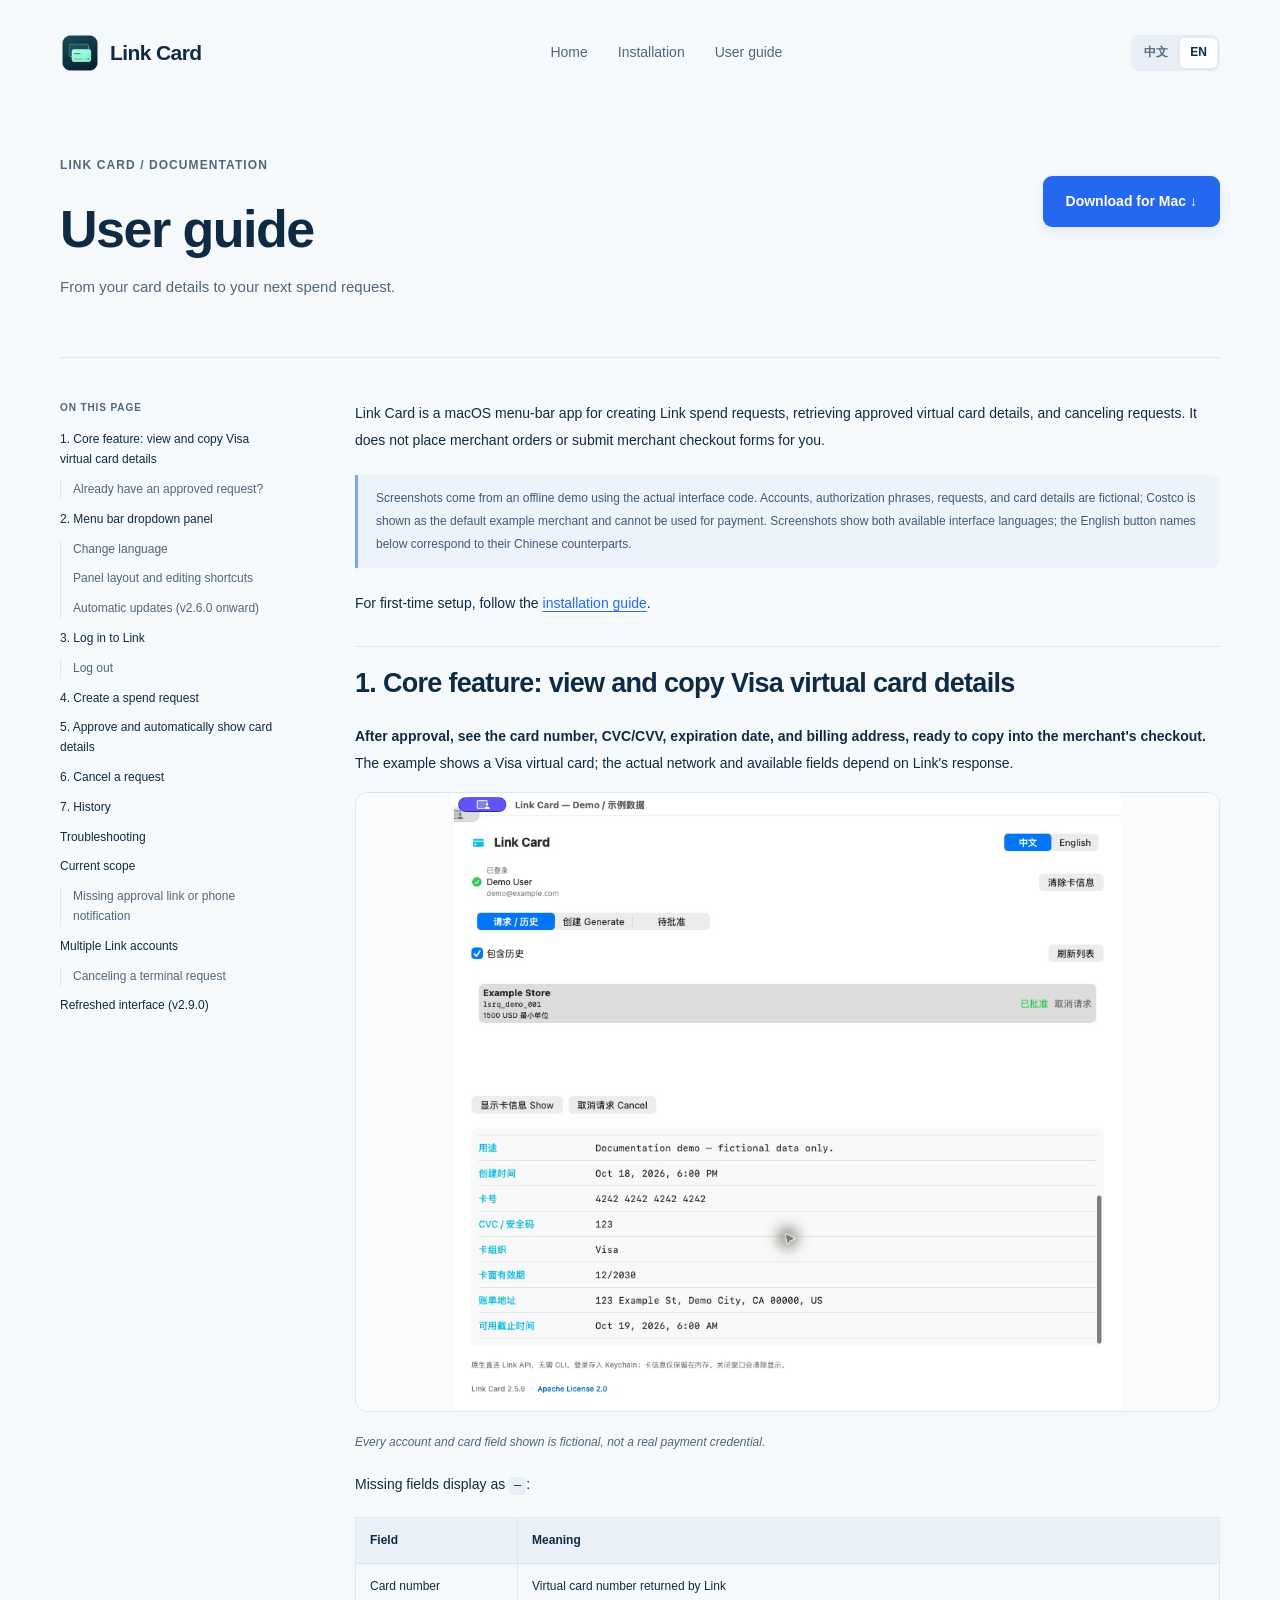
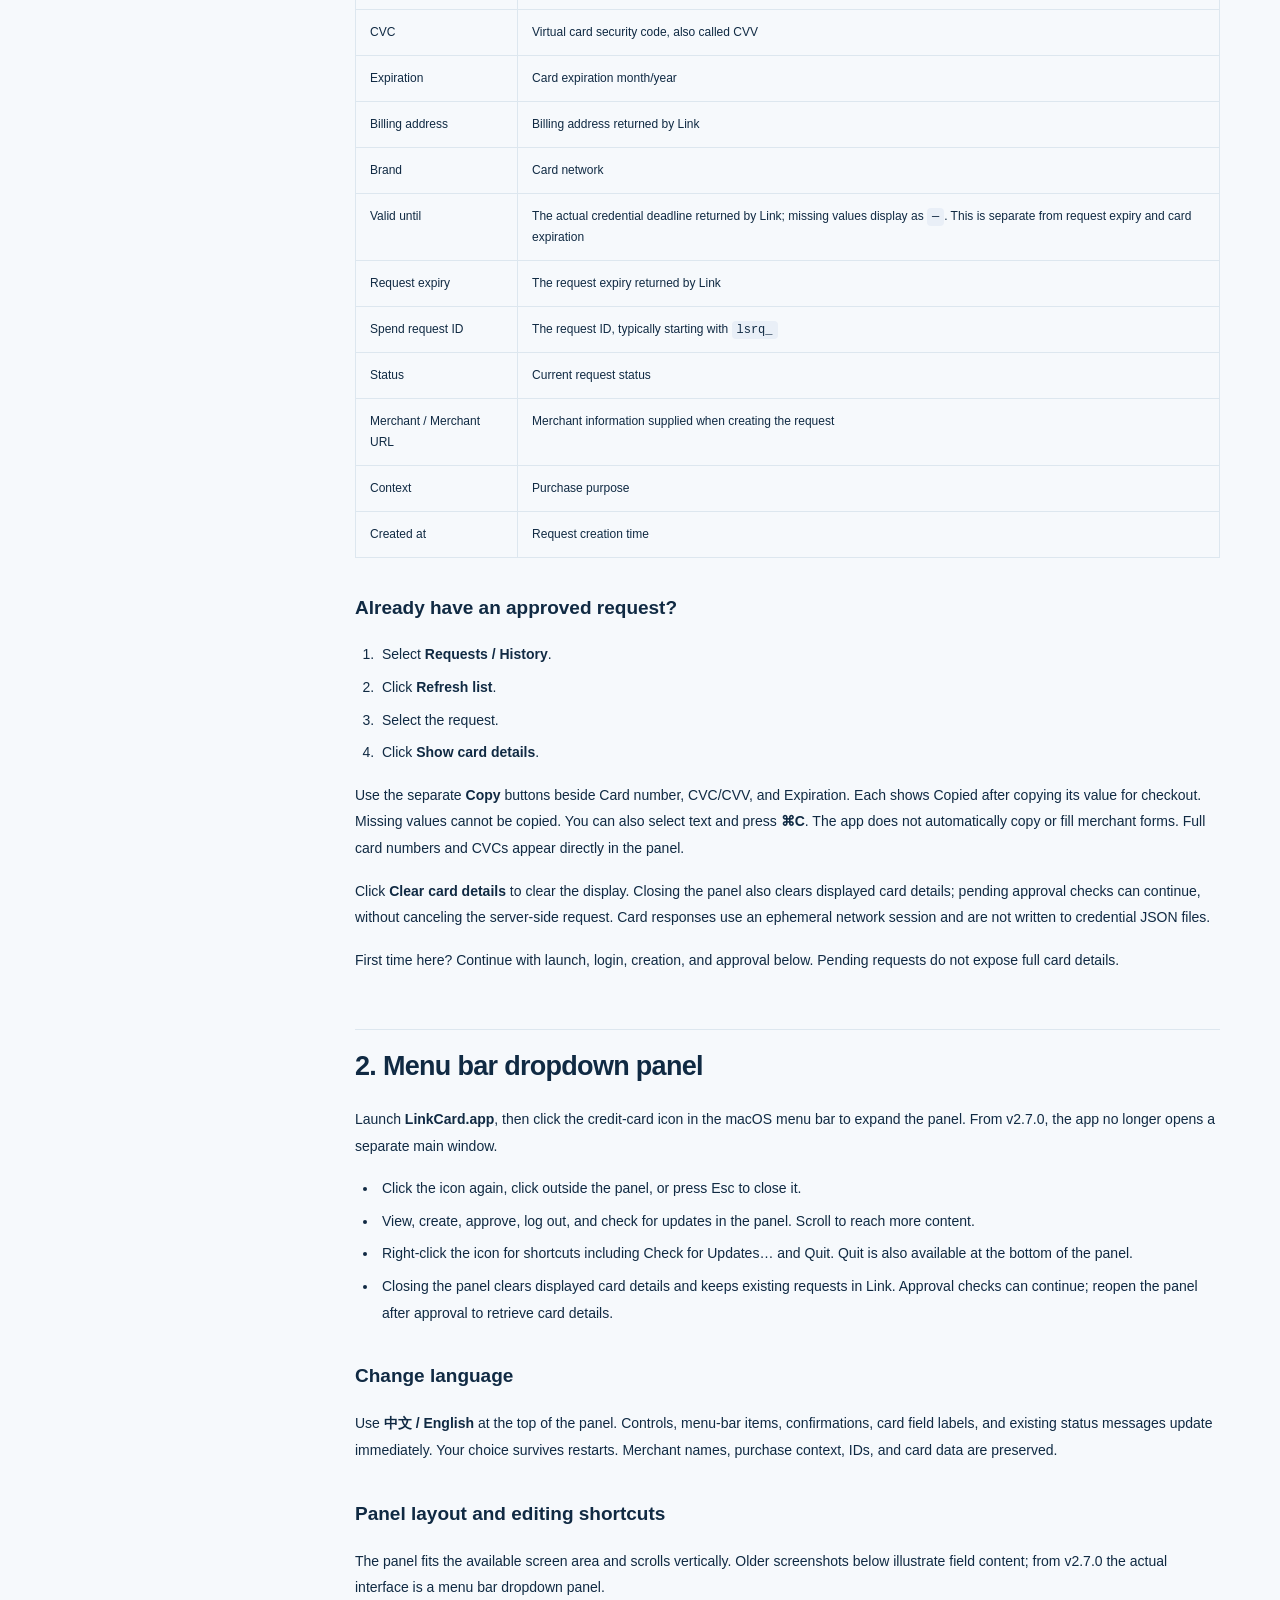
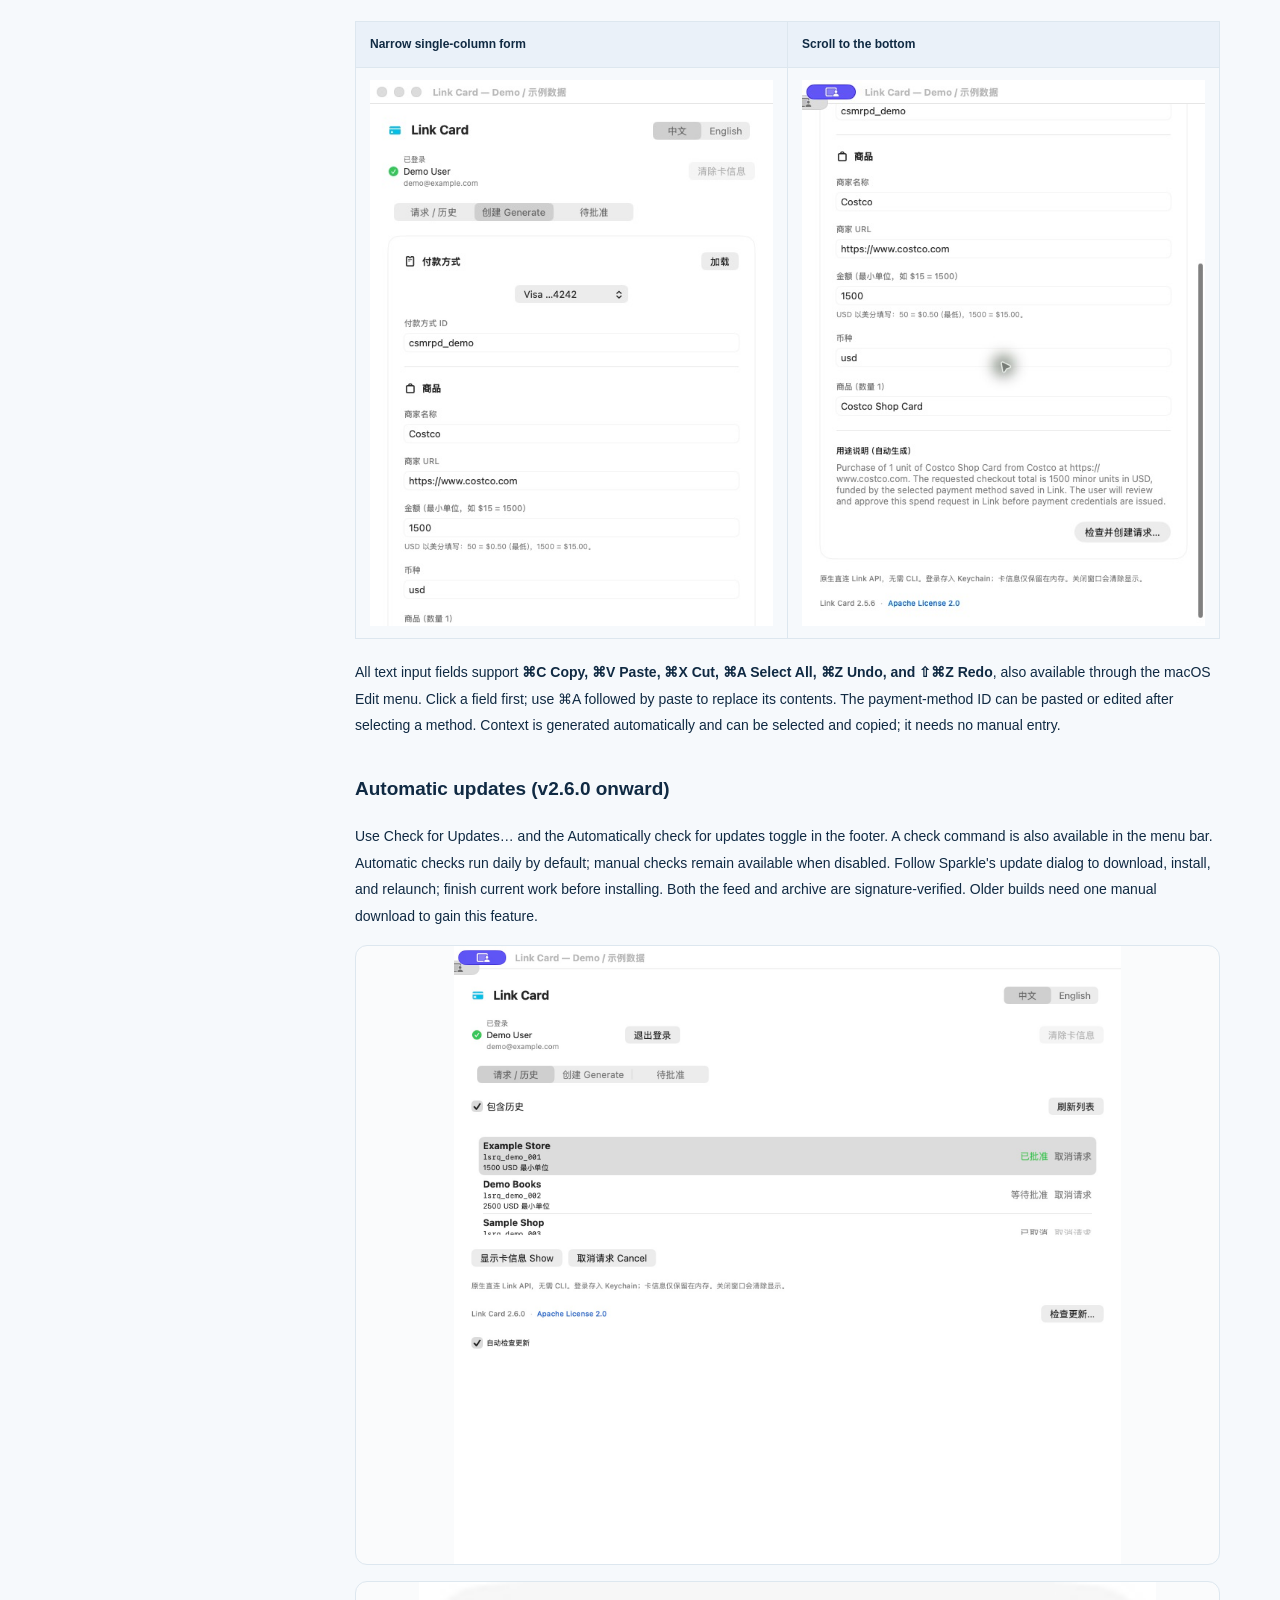
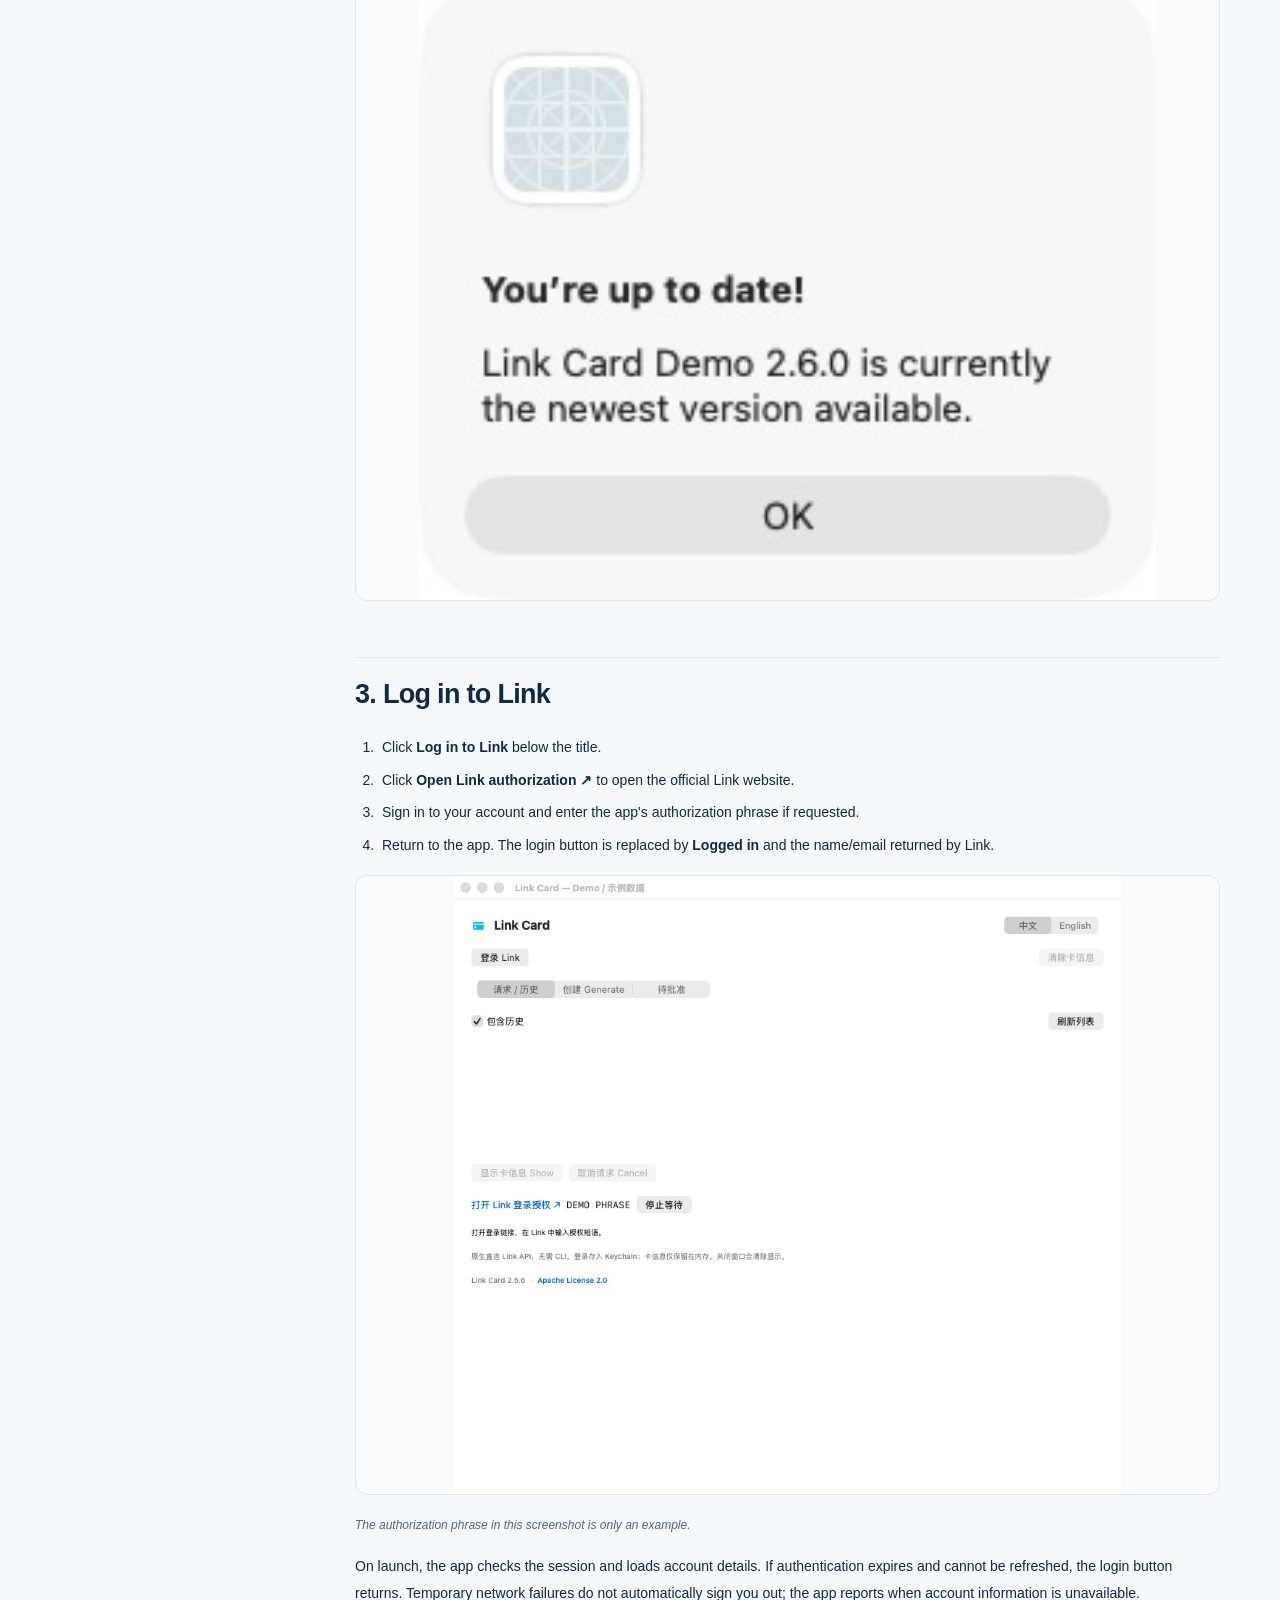
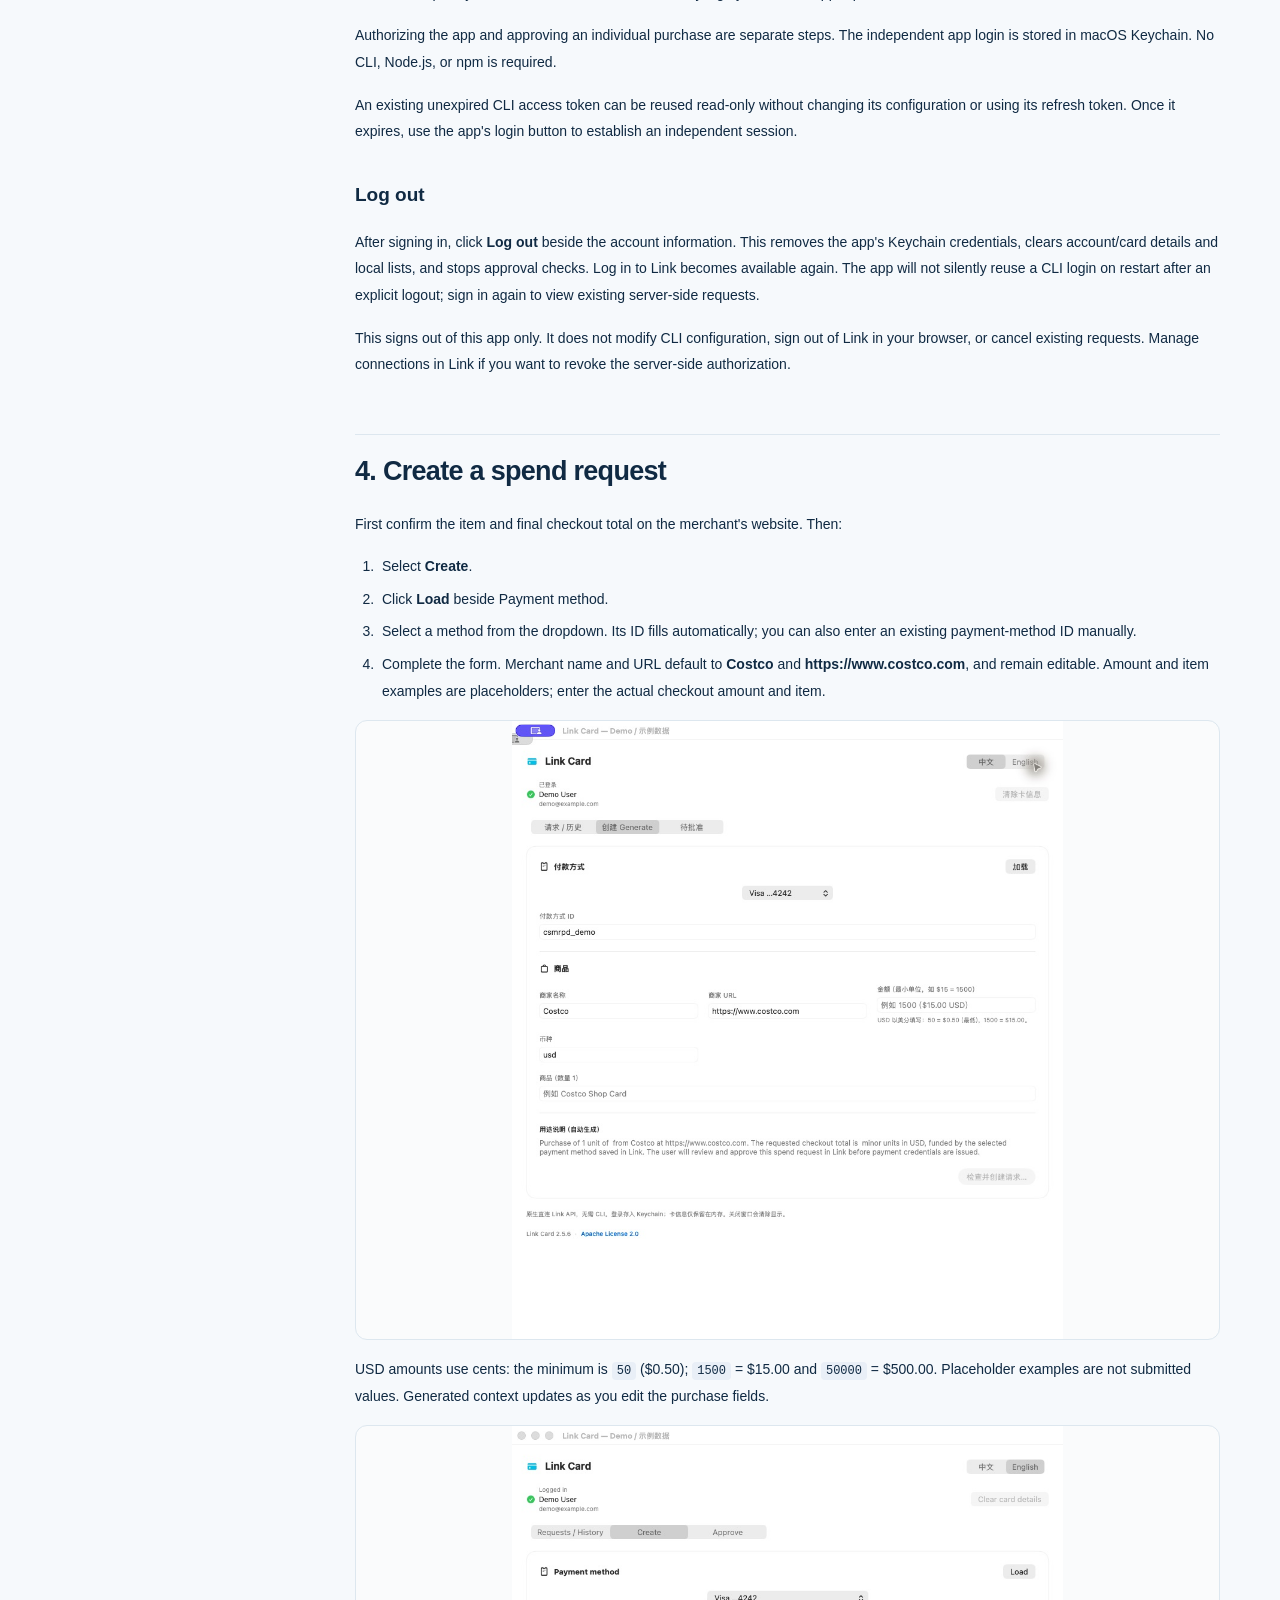
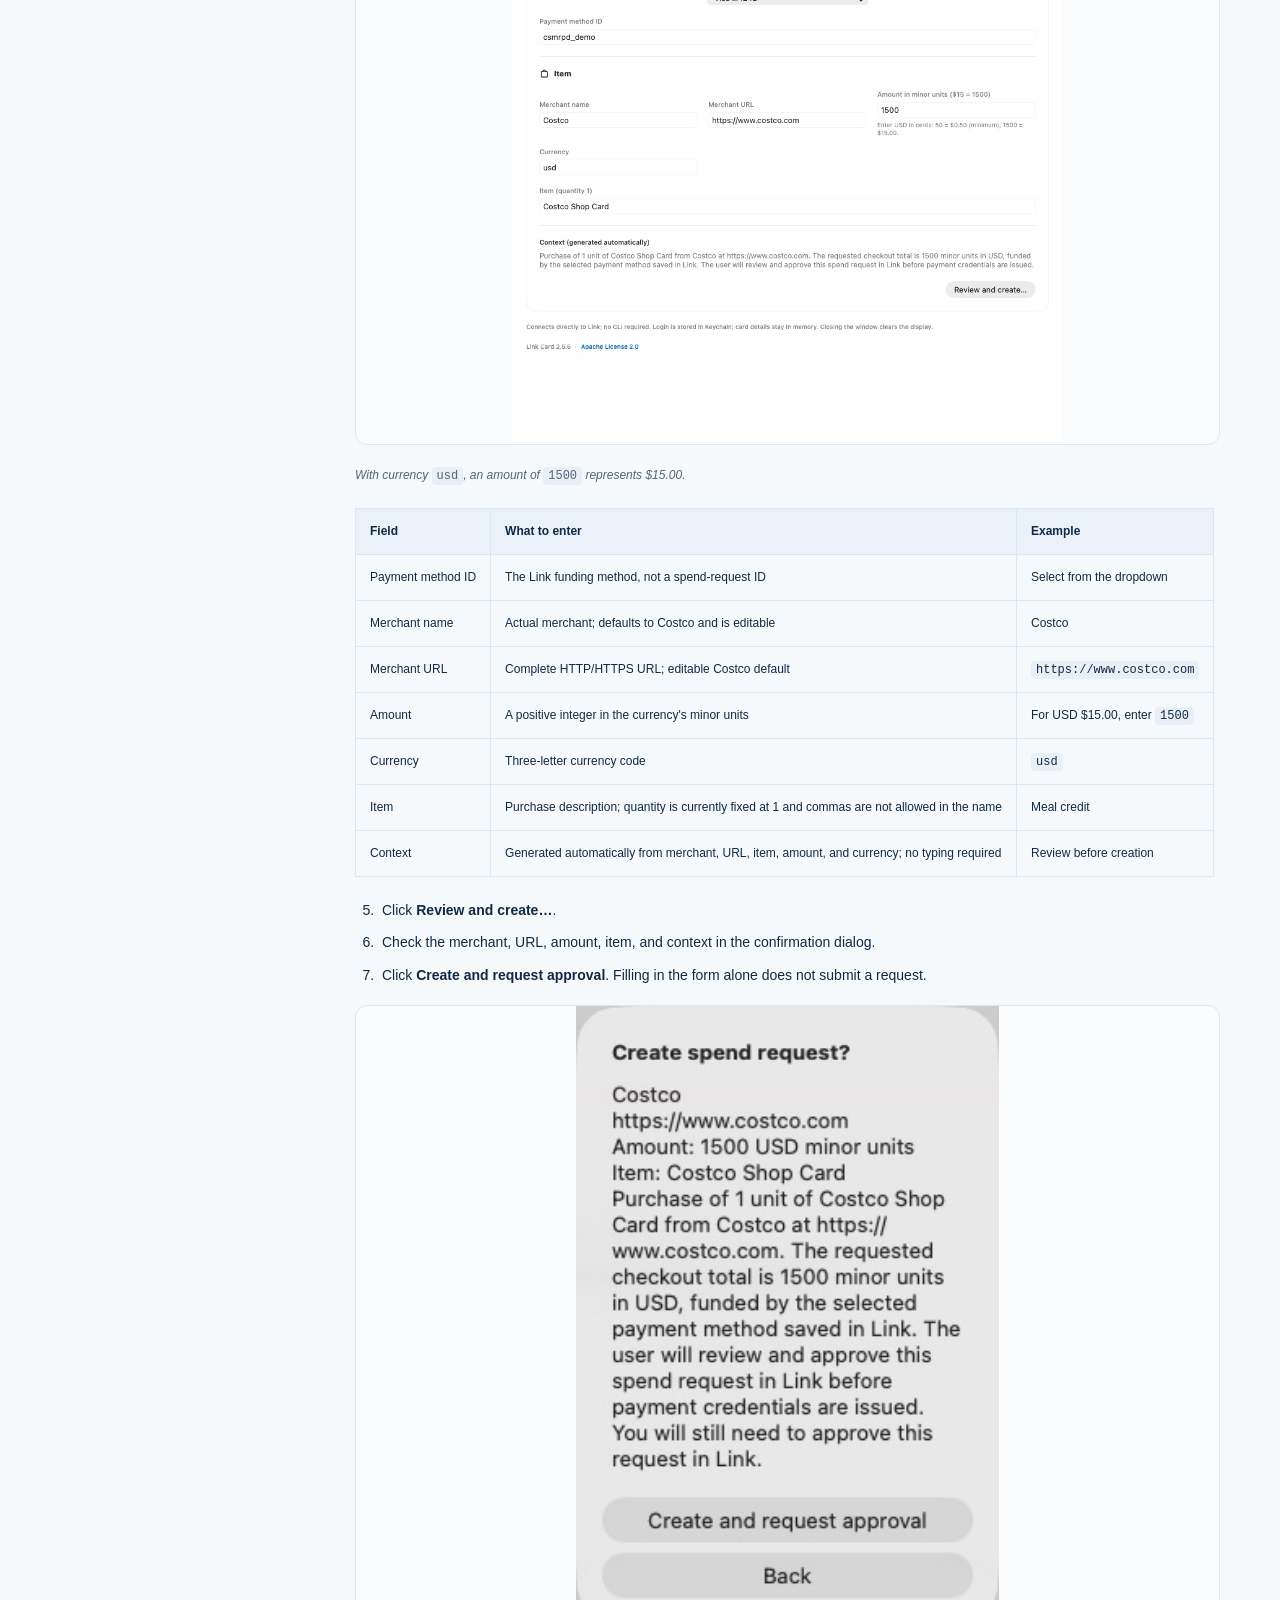
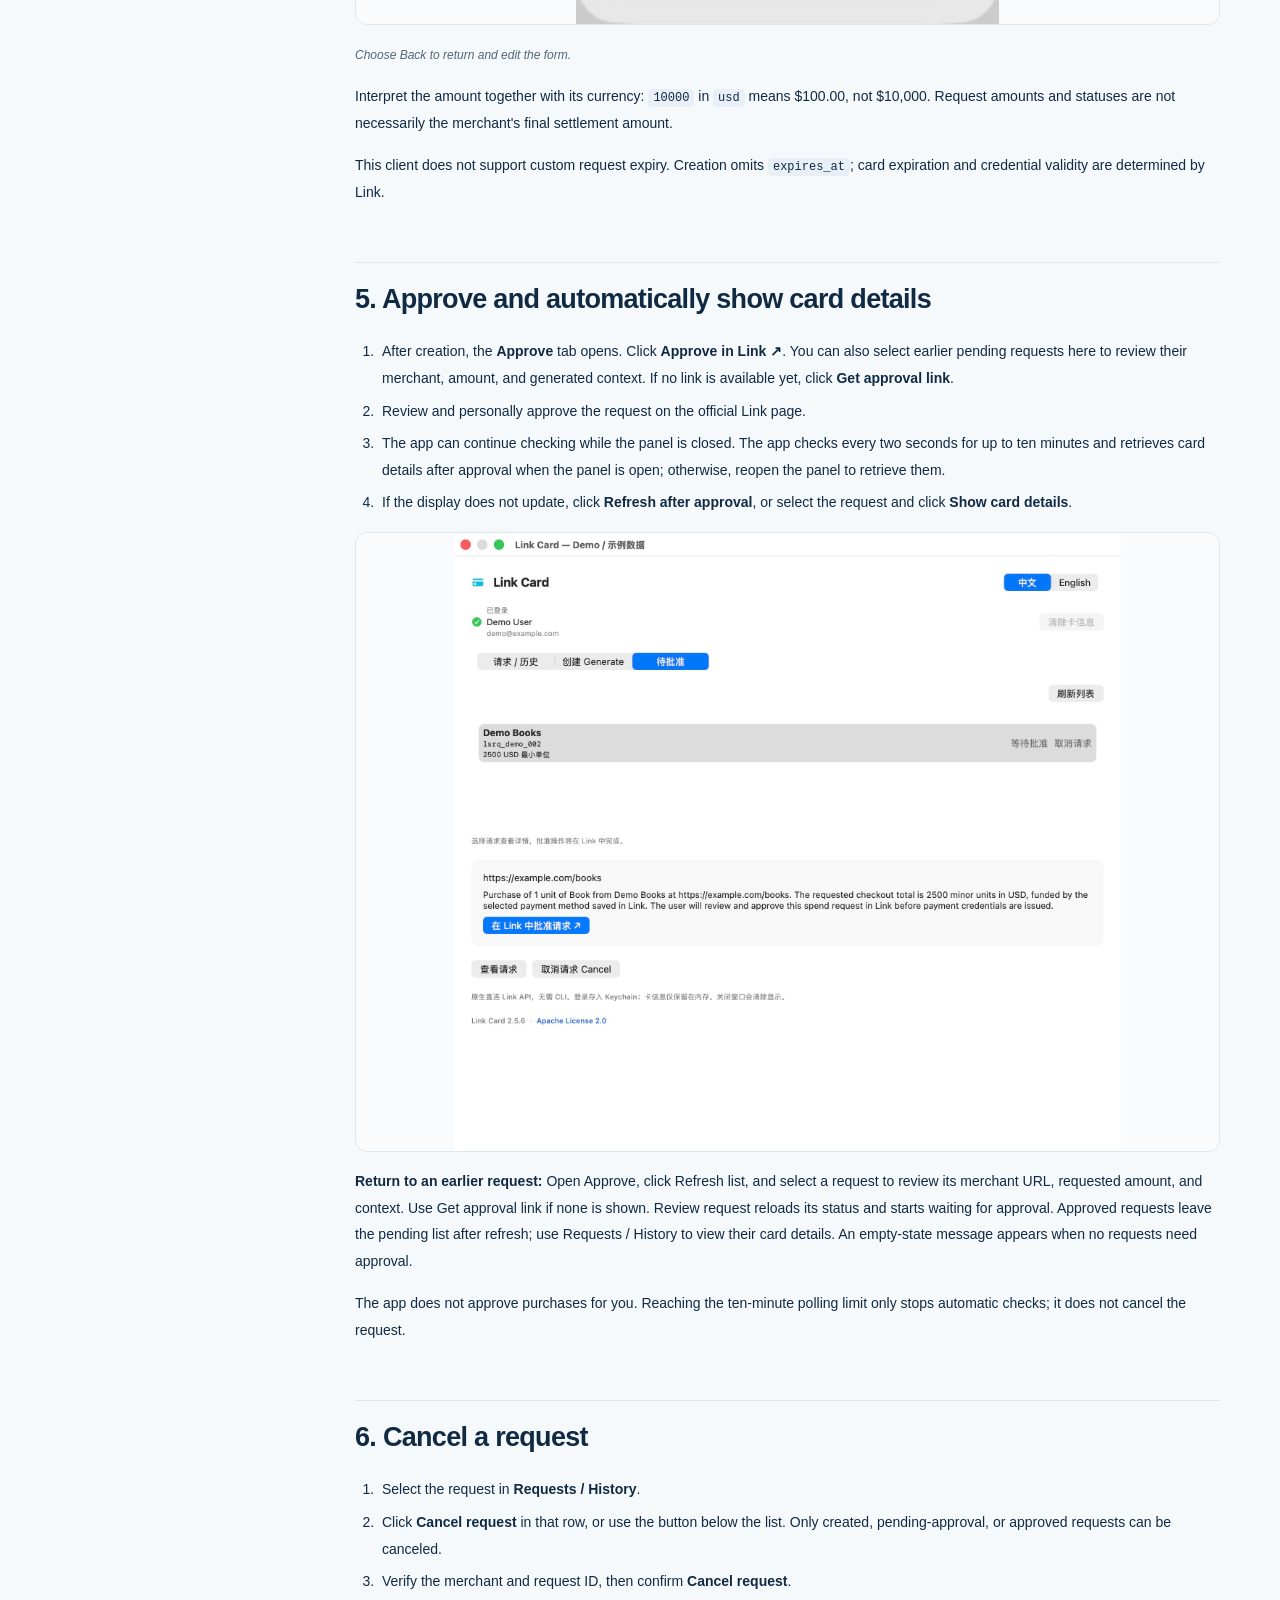
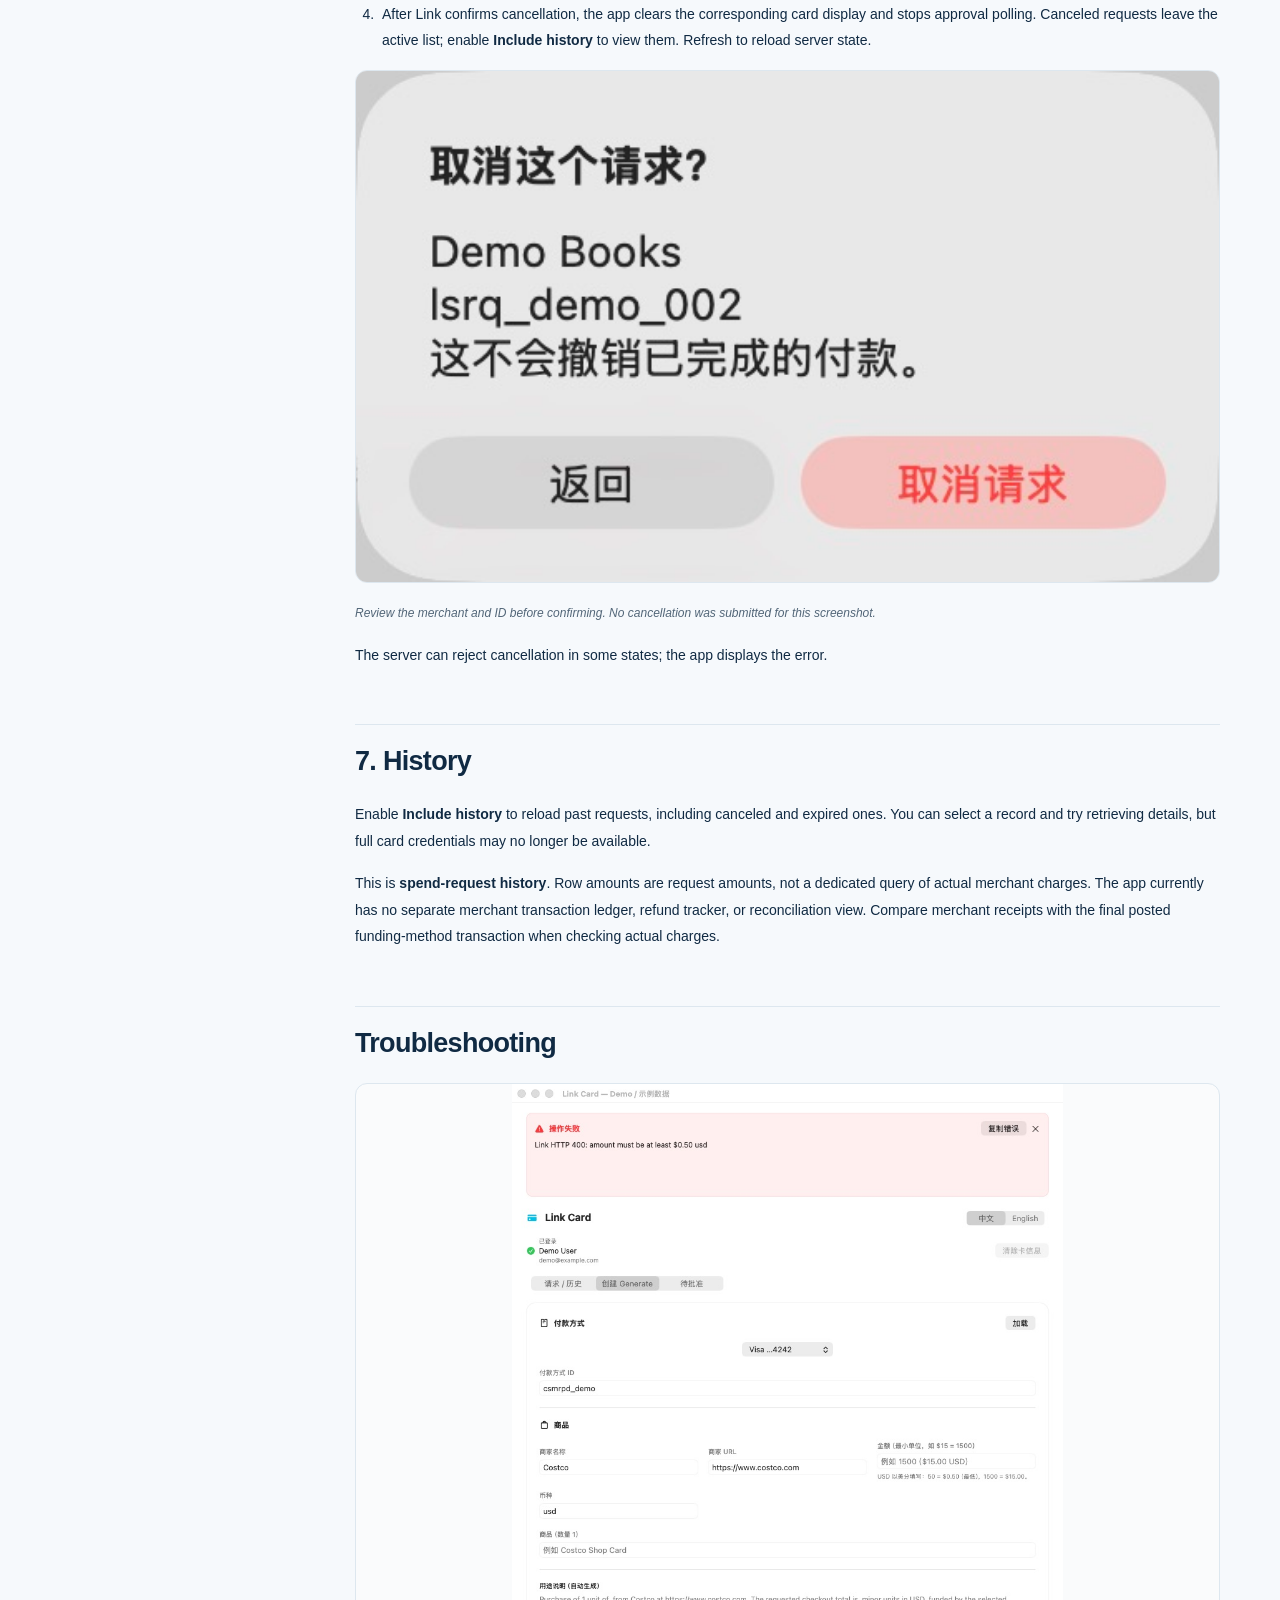
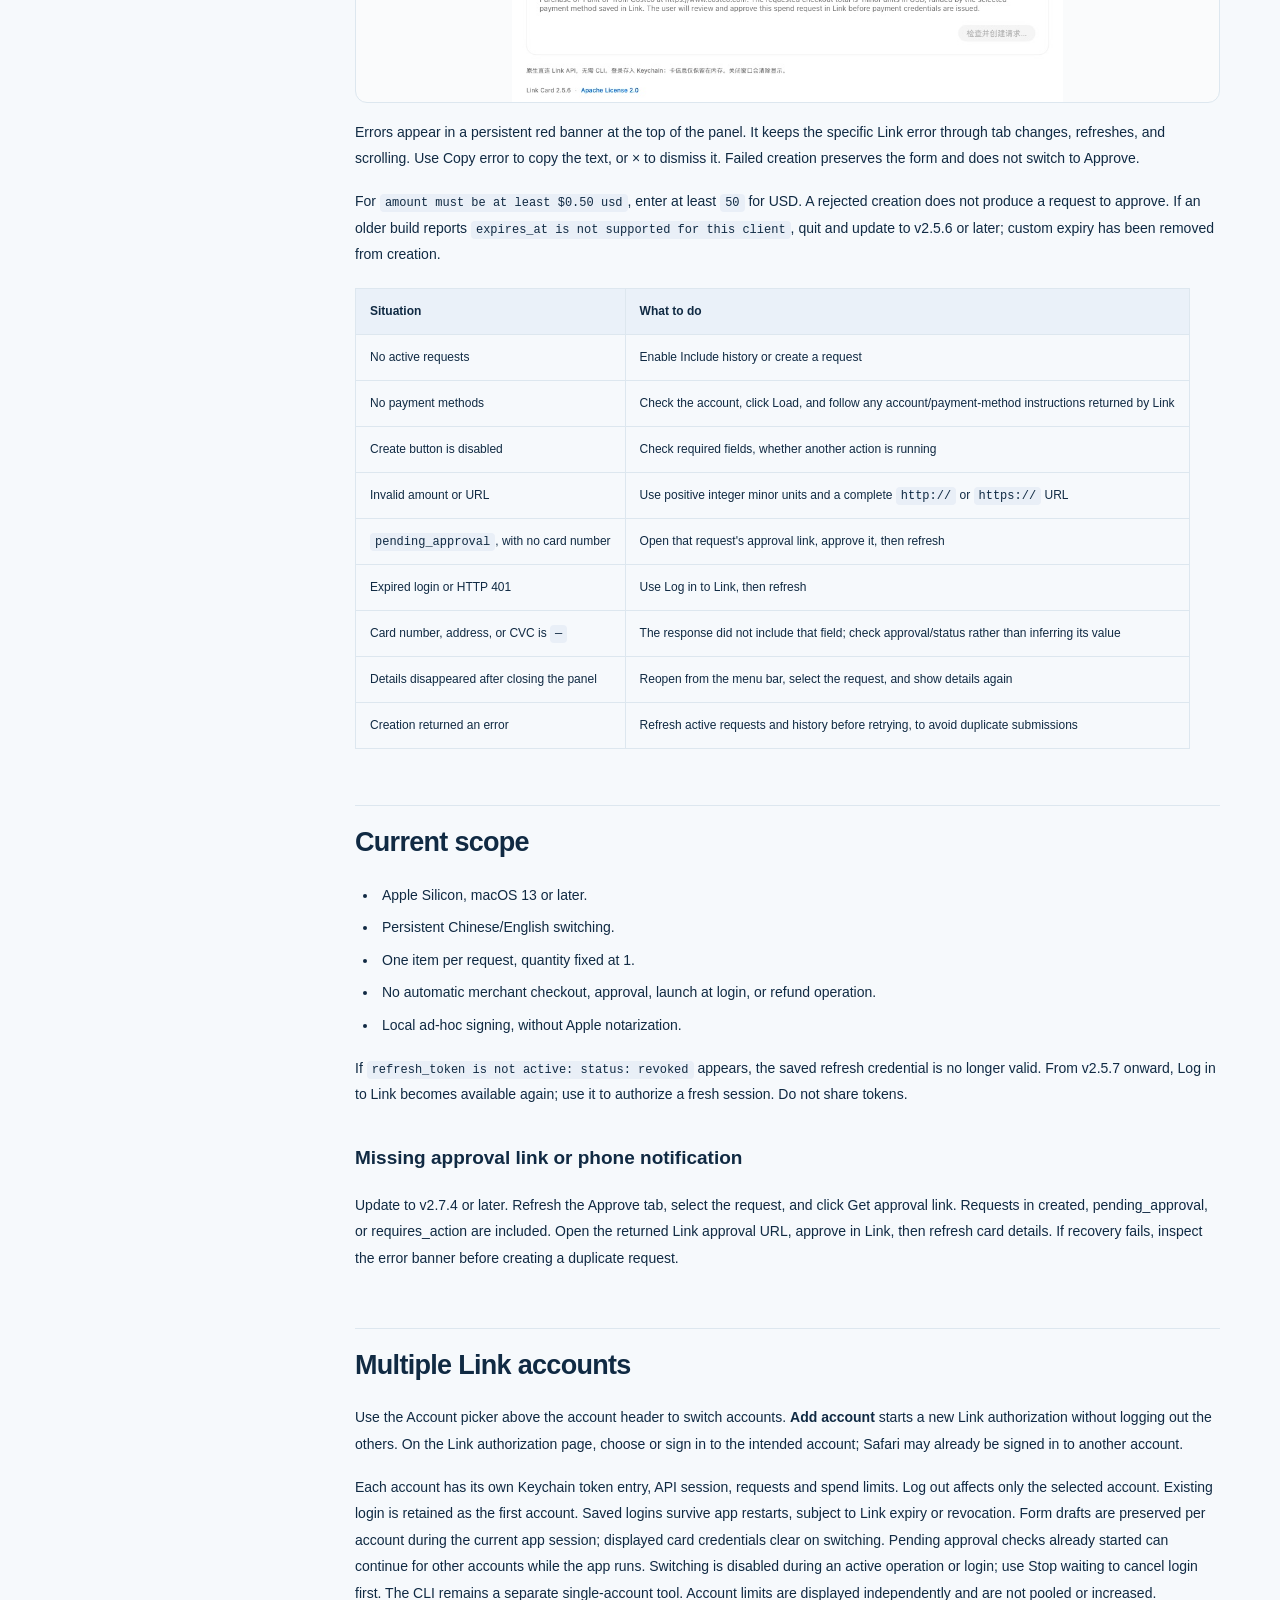
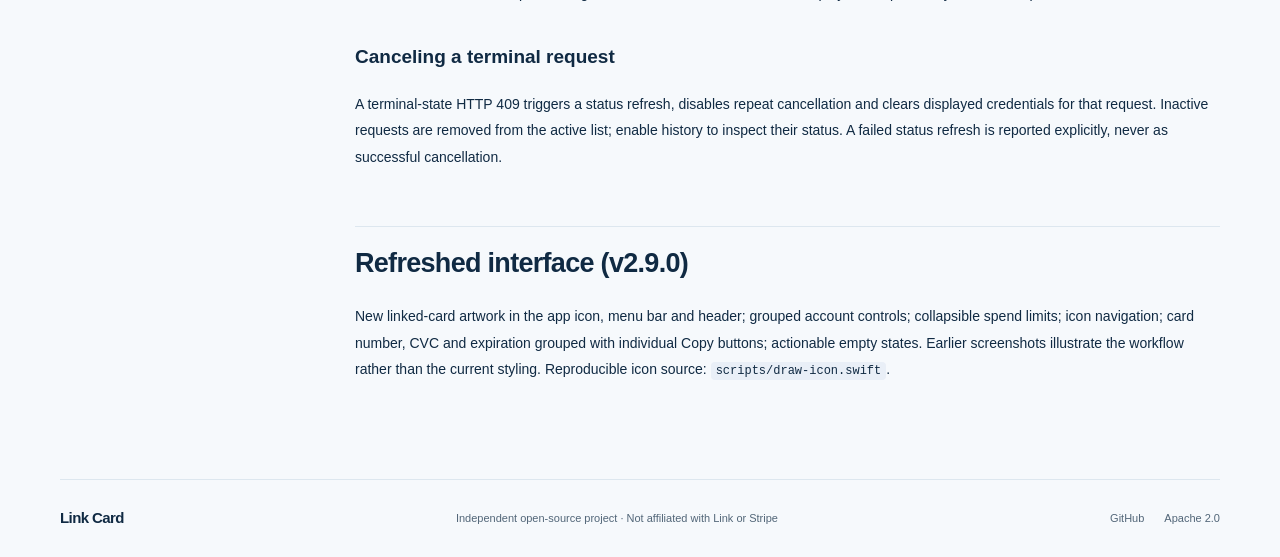
==== docs/guide.en.html @ 3da606ca "Refresh menu bar interface and linked-card icon artwork" ====
<!doctype html>
<html lang="en"><head><meta charset="utf-8"><meta name="viewport" content="width=device-width,initial-scale=1"><title>User guide · Link Card</title>
<meta name="description" content="Install Link Card, view Visa virtual card details, and create and approve requests.">
<link rel="icon" type="image/png" href="site/app-icon.png"><link rel="stylesheet" href="site/style.css"><link rel="stylesheet" href="site/guide.css"></head>
<body class="guide-page"><a class="skip" href="#article">Skip to content</a>
<header class="header wrap"><a class="brand" href="index.html?lang=en"><img src="site/app-icon.png" width="40" height="40" alt=""><span>Link Card</span></a>
<nav aria-label="Navigation"><a href="index.html?lang=en">Home</a><a href="install.en.html">Installation</a><a href="guide.en.html">User guide</a></nav>
<div class="header-actions"><div class="language"><a href="guide.html" >中文</a><a href="guide.en.html" aria-current="page">EN</a></div></div></header>
<div class="guide-title wrap"><p class="eyebrow">LINK CARD / DOCUMENTATION</p><h1>User guide</h1><p>From your card details to your next spend request.</p><a class="button primary" href="https://github.com/Papersboys/card-generator/releases/latest/download/LinkCard-macos-arm64.zip">Download for Mac ↓</a></div>
<main class="guide-layout wrap"><aside class="guide-toc" aria-label="On this page"><p>ON THIS PAGE</p><div class="toc">
<ul>
<li><a href="#1-core-feature-view-and-copy-visa-virtual-card-details">1. Core feature: view and copy Visa virtual card details</a><ul>
<li><a href="#already-have-an-approved-request">Already have an approved request?</a></li>
</ul>
</li>
<li><a href="#2-menu-bar-dropdown-panel">2. Menu bar dropdown panel</a><ul>
<li><a href="#change-language">Change language</a></li>
<li><a href="#panel-layout-and-editing-shortcuts">Panel layout and editing shortcuts</a></li>
<li><a href="#automatic-updates-v260-onward">Automatic updates (v2.6.0 onward)</a></li>
</ul>
</li>
<li><a href="#3-log-in-to-link">3. Log in to Link</a><ul>
<li><a href="#log-out">Log out</a></li>
</ul>
</li>
<li><a href="#4-create-a-spend-request">4. Create a spend request</a></li>
<li><a href="#5-approve-and-automatically-show-card-details">5. Approve and automatically show card details</a></li>
<li><a href="#6-cancel-a-request">6. Cancel a request</a></li>
<li><a href="#7-history">7. History</a></li>
<li><a href="#troubleshooting">Troubleshooting</a></li>
<li><a href="#current-scope">Current scope</a><ul>
<li><a href="#missing-approval-link-or-phone-notification">Missing approval link or phone notification</a></li>
</ul>
</li>
<li><a href="#multiple-link-accounts">Multiple Link accounts</a><ul>
<li><a href="#canceling-a-terminal-request">Canceling a terminal request</a></li>
</ul>
</li>
<li><a href="#refreshed-interface-v290">Refreshed interface (v2.9.0)</a></li>
</ul>
</div>
</aside><article id="article" class="guide-article"><p>Link Card is a macOS menu-bar app for creating Link spend requests, retrieving approved virtual card details, and canceling requests. It does not place merchant orders or submit merchant checkout forms for you.</p>
<blockquote>
<p>Screenshots come from an offline demo using the actual interface code. Accounts, authorization phrases, requests, and card details are fictional; Costco is shown as the default example merchant and cannot be used for payment. Screenshots show both available interface languages; the English button names below correspond to their Chinese counterparts.</p>
</blockquote>
<p>For first-time setup, follow the <a href="install.en.html">installation guide</a>.</p>
<h2 id="1-core-feature-view-and-copy-visa-virtual-card-details">1. Core feature: view and copy Visa virtual card details</h2>
<p><strong>After approval, see the card number, CVC/CVV, expiration date, and billing address, ready to copy into the merchant's checkout.</strong> The example shows a Visa virtual card; the actual network and available fields depend on Link's response.</p>
<p><img alt="Card details shown in Chinese with a fictional number, CVC, expiration, billing address, and validity time" src="images/card-details-zh.jpg" /></p>
<p><em>Every account and card field shown is fictional, not a real payment credential.</em></p>
<p>Missing fields display as <code>—</code>:</p>
<table>
<thead>
<tr>
<th>Field</th>
<th>Meaning</th>
</tr>
</thead>
<tbody>
<tr>
<td>Card number</td>
<td>Virtual card number returned by Link</td>
</tr>
<tr>
<td>CVC</td>
<td>Virtual card security code, also called CVV</td>
</tr>
<tr>
<td>Expiration</td>
<td>Card expiration month/year</td>
</tr>
<tr>
<td>Billing address</td>
<td>Billing address returned by Link</td>
</tr>
<tr>
<td>Brand</td>
<td>Card network</td>
</tr>
<tr>
<td>Valid until</td>
<td>The actual credential deadline returned by Link; missing values display as <code>—</code>. This is separate from request expiry and card expiration</td>
</tr>
<tr>
<td>Request expiry</td>
<td>The request expiry returned by Link</td>
</tr>
<tr>
<td>Spend request ID</td>
<td>The request ID, typically starting with <code>lsrq_</code></td>
</tr>
<tr>
<td>Status</td>
<td>Current request status</td>
</tr>
<tr>
<td>Merchant / Merchant URL</td>
<td>Merchant information supplied when creating the request</td>
</tr>
<tr>
<td>Context</td>
<td>Purchase purpose</td>
</tr>
<tr>
<td>Created at</td>
<td>Request creation time</td>
</tr>
</tbody>
</table>
<h3 id="already-have-an-approved-request">Already have an approved request?</h3>
<ol>
<li>Select <strong>Requests / History</strong>.</li>
<li>Click <strong>Refresh list</strong>.</li>
<li>Select the request.</li>
<li>Click <strong>Show card details</strong>.</li>
</ol>
<p>Use the separate <strong>Copy</strong> buttons beside Card number, CVC/CVV, and Expiration. Each shows Copied after copying its value for checkout. Missing values cannot be copied. You can also select text and press <strong>⌘C</strong>. The app does not automatically copy or fill merchant forms. Full card numbers and CVCs appear directly in the panel.</p>
<p>Click <strong>Clear card details</strong> to clear the display. Closing the panel also clears displayed card details; pending approval checks can continue, without canceling the server-side request. Card responses use an ephemeral network session and are not written to credential JSON files.</p>
<p>First time here? Continue with launch, login, creation, and approval below. Pending requests do not expose full card details.</p>
<h2 id="2-menu-bar-dropdown-panel">2. Menu bar dropdown panel</h2>
<p>Launch <strong>LinkCard.app</strong>, then click the credit-card icon in the macOS menu bar to expand the panel. From v2.7.0, the app no longer opens a separate main window.</p>
<ul>
<li>Click the icon again, click outside the panel, or press Esc to close it.</li>
<li>View, create, approve, log out, and check for updates in the panel. Scroll to reach more content.</li>
<li>Right-click the icon for shortcuts including Check for Updates… and Quit. Quit is also available at the bottom of the panel.</li>
<li>Closing the panel clears displayed card details and keeps existing requests in Link. Approval checks can continue; reopen the panel after approval to retrieve card details.</li>
</ul>
<h3 id="change-language">Change language</h3>
<p>Use <strong>中文 / English</strong> at the top of the panel. Controls, menu-bar items, confirmations, card field labels, and existing status messages update immediately. Your choice survives restarts. Merchant names, purchase context, IDs, and card data are preserved.</p>
<h3 id="panel-layout-and-editing-shortcuts">Panel layout and editing shortcuts</h3>
<p>The panel fits the available screen area and scrolls vertically. Older screenshots below illustrate field content; from v2.7.0 the actual interface is a menu bar dropdown panel.</p>
<table>
<thead>
<tr>
<th>Narrow single-column form</th>
<th>Scroll to the bottom</th>
</tr>
</thead>
<tbody>
<tr>
<td><img alt="Chinese form at 540-point window width" src="images/responsive-narrow-zh.jpg" /></td>
<td><img alt="Generated context and create button remain accessible by scrolling" src="images/responsive-narrow-bottom-zh.jpg" /></td>
</tr>
</tbody>
</table>
<p>All text input fields support <strong>⌘C Copy, ⌘V Paste, ⌘X Cut, ⌘A Select All, ⌘Z Undo, and ⇧⌘Z Redo</strong>, also available through the macOS Edit menu. Click a field first; use ⌘A followed by paste to replace its contents. The payment-method ID can be pasted or edited after selecting a method. Context is generated automatically and can be selected and copied; it needs no manual entry.</p>
<h3 id="automatic-updates-v260-onward">Automatic updates (v2.6.0 onward)</h3>
<p>Use Check for Updates… and the Automatically check for updates toggle in the footer. A check command is also available in the menu bar. Automatic checks run daily by default; manual checks remain available when disabled. Follow Sparkle's update dialog to download, install, and relaunch; finish current work before installing. Both the feed and archive are signature-verified. Older builds need one manual download to gain this feature.</p>
<p><img alt="Automatic-check toggle and manual check button; Chinese interface" src="images/update-controls-zh.jpg" /></p>
<p><img alt="Successful check of the public signed feed: already up to date" src="images/update-check-en.jpg" /></p>
<h2 id="3-log-in-to-link">3. Log in to Link</h2>
<ol>
<li>Click <strong>Log in to Link</strong> below the title.</li>
<li>Click <strong>Open Link authorization ↗</strong> to open the official Link website.</li>
<li>Sign in to your account and enter the app's authorization phrase if requested.</li>
<li>Return to the app. The login button is replaced by <strong>Logged in</strong> and the name/email returned by Link.</li>
</ol>
<p><img alt="Login instructions with the fictional DEMO PHRASE; shown in Chinese" src="images/login-zh.jpg" /></p>
<p><em>The authorization phrase in this screenshot is only an example.</em></p>
<p>On launch, the app checks the session and loads account details. If authentication expires and cannot be refreshed, the login button returns. Temporary network failures do not automatically sign you out; the app reports when account information is unavailable.</p>
<p>Authorizing the app and approving an individual purchase are separate steps. The independent app login is stored in macOS Keychain. No CLI, Node.js, or npm is required.</p>
<p>An existing unexpired CLI access token can be reused read-only without changing its configuration or using its refresh token. Once it expires, use the app's login button to establish an independent session.</p>
<h3 id="log-out">Log out</h3>
<p>After signing in, click <strong>Log out</strong> beside the account information. This removes the app's Keychain credentials, clears account/card details and local lists, and stops approval checks. Log in to Link becomes available again. The app will not silently reuse a CLI login on restart after an explicit logout; sign in again to view existing server-side requests.</p>
<p>This signs out of this app only. It does not modify CLI configuration, sign out of Link in your browser, or cancel existing requests. Manage connections in Link if you want to revoke the server-side authorization.</p>
<h2 id="4-create-a-spend-request">4. Create a spend request</h2>
<p>First confirm the item and final checkout total on the merchant's website. Then:</p>
<ol>
<li>Select <strong>Create</strong>.</li>
<li>Click <strong>Load</strong> beside Payment method.</li>
<li>Select a method from the dropdown. Its ID fills automatically; you can also enter an existing payment-method ID manually.</li>
<li>Complete the form. Merchant name and URL default to <strong>Costco</strong> and <strong>https://www.costco.com</strong>, and remain editable. Amount and item examples are placeholders; enter the actual checkout amount and item.</li>
</ol>
<p><img alt="Editable Costco merchant defaults and amount/item placeholders; Chinese interface" src="images/create-defaults-zh.jpg" /></p>
<p>USD amounts use cents: the minimum is <code>50</code> ($0.50); <code>1500</code> = $15.00 and <code>50000</code> = $500.00. Placeholder examples are not submitted values. Generated context updates as you edit the purchase fields.</p>
<p><img alt="English creation form with a fictional payment method, merchant, amount, and purchase context" src="images/create-en.jpg" /></p>
<p><em>With currency <code>usd</code>, an amount of <code>1500</code> represents $15.00.</em></p>
<table>
<thead>
<tr>
<th>Field</th>
<th>What to enter</th>
<th>Example</th>
</tr>
</thead>
<tbody>
<tr>
<td>Payment method ID</td>
<td>The Link funding method, not a spend-request ID</td>
<td>Select from the dropdown</td>
</tr>
<tr>
<td>Merchant name</td>
<td>Actual merchant; defaults to Costco and is editable</td>
<td>Costco</td>
</tr>
<tr>
<td>Merchant URL</td>
<td>Complete HTTP/HTTPS URL; editable Costco default</td>
<td><code>https://www.costco.com</code></td>
</tr>
<tr>
<td>Amount</td>
<td>A positive integer in the currency's minor units</td>
<td>For USD $15.00, enter <code>1500</code></td>
</tr>
<tr>
<td>Currency</td>
<td>Three-letter currency code</td>
<td><code>usd</code></td>
</tr>
<tr>
<td>Item</td>
<td>Purchase description; quantity is currently fixed at 1 and commas are not allowed in the name</td>
<td>Meal credit</td>
</tr>
<tr>
<td>Context</td>
<td>Generated automatically from merchant, URL, item, amount, and currency; no typing required</td>
<td>Review before creation</td>
</tr>
</tbody>
</table>
<ol start="5">
<li>Click <strong>Review and create…</strong>.</li>
<li>Check the merchant, URL, amount, item, and context in the confirmation dialog.</li>
<li>Click <strong>Create and request approval</strong>. Filling in the form alone does not submit a request.</li>
</ol>
<p><img alt="Review dialog showing the merchant, amount, and context" src="images/create-review-en.jpg" /></p>
<p><em>Choose Back to return and edit the form.</em></p>
<p>Interpret the amount together with its currency: <code>10000</code> in <code>usd</code> means $100.00, not $10,000. Request amounts and statuses are not necessarily the merchant's final settlement amount.</p>
<p>This client does not support custom request expiry. Creation omits <code>expires_at</code>; card expiration and credential validity are determined by Link.</p>
<h2 id="5-approve-and-automatically-show-card-details">5. Approve and automatically show card details</h2>
<ol>
<li>After creation, the <strong>Approve</strong> tab opens. Click <strong>Approve in Link ↗</strong>. You can also select earlier pending requests here to review their merchant, amount, and generated context. If no link is available yet, click <strong>Get approval link</strong>.</li>
<li>Review and personally approve the request on the official Link page.</li>
<li>The app can continue checking while the panel is closed. The app checks every two seconds for up to ten minutes and retrieves card details after approval when the panel is open; otherwise, reopen the panel to retrieve them.</li>
<li>If the display does not update, click <strong>Refresh after approval</strong>, or select the request and click <strong>Show card details</strong>.</li>
</ol>
<p><img alt="Approve tab showing an earlier pending request, purchase context, and Link approval link; Chinese interface" src="images/approve-zh.jpg" /></p>
<p><strong>Return to an earlier request:</strong> Open Approve, click Refresh list, and select a request to review its merchant URL, requested amount, and context. Use Get approval link if none is shown. Review request reloads its status and starts waiting for approval. Approved requests leave the pending list after refresh; use Requests / History to view their card details. An empty-state message appears when no requests need approval.</p>
<p>The app does not approve purchases for you. Reaching the ten-minute polling limit only stops automatic checks; it does not cancel the request.</p>
<h2 id="6-cancel-a-request">6. Cancel a request</h2>
<ol>
<li>Select the request in <strong>Requests / History</strong>.</li>
<li>Click <strong>Cancel request</strong> in that row, or use the button below the list. Only created, pending-approval, or approved requests can be canceled.</li>
<li>Verify the merchant and request ID, then confirm <strong>Cancel request</strong>.</li>
<li>After Link confirms cancellation, the app clears the corresponding card display and stops approval polling. Canceled requests leave the active list; enable <strong>Include history</strong> to view them. Refresh to reload server state.</li>
</ol>
<p><img alt="Cancellation confirmation in Chinese explaining that completed payments are not reversed" src="images/cancel-confirmation-zh.jpg" /></p>
<p><em>Review the merchant and ID before confirming. No cancellation was submitted for this screenshot.</em></p>
<p>The server can reject cancellation in some states; the app displays the error.</p>
<h2 id="7-history">7. History</h2>
<p>Enable <strong>Include history</strong> to reload past requests, including canceled and expired ones. You can select a record and try retrieving details, but full card credentials may no longer be available.</p>
<p>This is <strong>spend-request history</strong>. Row amounts are request amounts, not a dedicated query of actual merchant charges. The app currently has no separate merchant transaction ledger, refund tracker, or reconciliation view. Compare merchant receipts with the final posted funding-method transaction when checking actual charges.</p>
<h2 id="troubleshooting">Troubleshooting</h2>
<p><img alt="Persistent error banner with Copy error and Dismiss controls; Chinese interface" src="images/error-banner-zh.jpg" /></p>
<p>Errors appear in a persistent red banner at the top of the panel. It keeps the specific Link error through tab changes, refreshes, and scrolling. Use Copy error to copy the text, or × to dismiss it. Failed creation preserves the form and does not switch to Approve.</p>
<p>For <code>amount must be at least $0.50 usd</code>, enter at least <code>50</code> for USD. A rejected creation does not produce a request to approve. If an older build reports <code>expires_at is not supported for this client</code>, quit and update to v2.5.6 or later; custom expiry has been removed from creation.</p>
<table>
<thead>
<tr>
<th>Situation</th>
<th>What to do</th>
</tr>
</thead>
<tbody>
<tr>
<td>No active requests</td>
<td>Enable Include history or create a request</td>
</tr>
<tr>
<td>No payment methods</td>
<td>Check the account, click Load, and follow any account/payment-method instructions returned by Link</td>
</tr>
<tr>
<td>Create button is disabled</td>
<td>Check required fields, whether another action is running</td>
</tr>
<tr>
<td>Invalid amount or URL</td>
<td>Use positive integer minor units and a complete <code>http://</code> or <code>https://</code> URL</td>
</tr>
<tr>
<td><code>pending_approval</code>, with no card number</td>
<td>Open that request's approval link, approve it, then refresh</td>
</tr>
<tr>
<td>Expired login or HTTP 401</td>
<td>Use Log in to Link, then refresh</td>
</tr>
<tr>
<td>Card number, address, or CVC is <code>—</code></td>
<td>The response did not include that field; check approval/status rather than inferring its value</td>
</tr>
<tr>
<td>Details disappeared after closing the panel</td>
<td>Reopen from the menu bar, select the request, and show details again</td>
</tr>
<tr>
<td>Creation returned an error</td>
<td>Refresh active requests and history before retrying, to avoid duplicate submissions</td>
</tr>
</tbody>
</table>
<h2 id="current-scope">Current scope</h2>
<ul>
<li>Apple Silicon, macOS 13 or later.</li>
<li>Persistent Chinese/English switching.</li>
<li>One item per request, quantity fixed at 1.</li>
<li>No automatic merchant checkout, approval, launch at login, or refund operation.</li>
<li>Local ad-hoc signing, without Apple notarization.</li>
</ul>
<p>If <code>refresh_token is not active: status: revoked</code> appears, the saved refresh credential is no longer valid. From v2.5.7 onward, Log in to Link becomes available again; use it to authorize a fresh session. Do not share tokens.</p>
<h3 id="missing-approval-link-or-phone-notification">Missing approval link or phone notification</h3>
<p>Update to v2.7.4 or later. Refresh the Approve tab, select the request, and click Get approval link. Requests in created, pending_approval, or requires_action are included. Open the returned Link approval URL, approve in Link, then refresh card details. If recovery fails, inspect the error banner before creating a duplicate request.</p>
<h2 id="multiple-link-accounts">Multiple Link accounts</h2>
<p>Use the Account picker above the account header to switch accounts. <strong>Add account</strong> starts a new Link authorization without logging out the others. On the Link authorization page, choose or sign in to the intended account; Safari may already be signed in to another account.</p>
<p>Each account has its own Keychain token entry, API session, requests and spend limits. Log out affects only the selected account. Existing login is retained as the first account. Saved logins survive app restarts, subject to Link expiry or revocation. Form drafts are preserved per account during the current app session; displayed card credentials clear on switching. Pending approval checks already started can continue for other accounts while the app runs. Switching is disabled during an active operation or login; use Stop waiting to cancel login first. The CLI remains a separate single-account tool. Account limits are displayed independently and are not pooled or increased.</p>
<h3 id="canceling-a-terminal-request">Canceling a terminal request</h3>
<p>A terminal-state HTTP 409 triggers a status refresh, disables repeat cancellation and clears displayed credentials for that request. Inactive requests are removed from the active list; enable history to inspect their status. A failed status refresh is reported explicitly, never as successful cancellation.</p>
<h2 id="refreshed-interface-v290">Refreshed interface (v2.9.0)</h2>
<p>New linked-card artwork in the app icon, menu bar and header; grouped account controls; collapsible spend limits; icon navigation; card number, CVC and expiration grouped with individual Copy buttons; actionable empty states. Earlier screenshots illustrate the workflow rather than the current styling. Reproducible icon source: <code>scripts/draw-icon.swift</code>.</p></article></main>
<footer class="footer wrap"><a class="brand" href="index.html">Link Card</a><p>Independent open-source project · Not affiliated with Link or Stripe</p><div><a href="https://github.com/Papersboys/card-generator">GitHub</a><a href="https://github.com/Papersboys/card-generator/blob/main/LICENSE">Apache 2.0</a></div></footer>
</body></html>
---- docs/site/style.css ----
:root{--ink:#102a43;--muted:#526678;--blue:#2667ef;--ice:#edf5ff;--line:#dde7ef;--paper:#f6f9fc;--display:-apple-system,BlinkMacSystemFont,"SF Pro Display","PingFang SC",sans-serif;--body:"Avenir Next",-apple-system,BlinkMacSystemFont,"PingFang SC",sans-serif;--mono:"SFMono-Regular",Consolas,monospace}*{box-sizing:border-box}html{scroll-behavior:smooth;scroll-padding-top:28px}body{margin:0;background:var(--paper);color:var(--ink);font-family:var(--body);font-size:16px;line-height:1.65;-webkit-font-smoothing:antialiased}a{color:inherit;text-decoration:none}button{font:inherit;cursor:pointer}button,a{-webkit-tap-highlight-color:transparent}a:focus-visible,button:focus-visible,summary:focus-visible,[tabindex]:focus-visible{outline:3px solid var(--blue);outline-offset:5px}img{max-width:100%;height:auto;display:block}.wrap{width:min(1160px,calc(100% - 64px));margin-inline:auto}.header{display:flex;align-items:center;justify-content:space-between;gap:24px;height:106px}.brand{display:inline-flex;align-items:center;gap:10px;font-family:var(--display);font-size:21px;font-weight:750;letter-spacing:-.6px;white-space:nowrap}.header nav{display:flex;gap:30px;font-size:14px;color:var(--muted)}.header nav a:hover,.footer a:hover{color:var(--blue)}.header-actions{display:flex;align-items:center;gap:24px}.language{display:flex;background:#e8eef5;border-radius:8px;padding:3px;gap:2px}.language button{border:0;color:var(--muted);background:transparent;font-size:12px;padding:5px 10px;border-radius:5px;font-weight:600}.language button[aria-pressed=true]{background:white;color:var(--ink);box-shadow:0 1px 4px #102a4310}.github{display:flex}.hero{display:grid;grid-template-columns:1.12fr 1fr;align-items:center;gap:50px;padding-block:73px 95px}.eyebrow{font-family:var(--body);font-size:12px;font-weight:650;letter-spacing:.09em;color:var(--muted);display:flex;align-items:center;gap:9px;margin:0 0 22px}.status-dot{width:7px;height:7px;background:#369979;border-radius:50%;box-shadow:0 0 0 4px #36997912}.hero h1{font-family:var(--display);font-size:clamp(35px,3.7vw,54px);line-height:1.24;letter-spacing:-1.8px;margin:0 0 25px;font-weight:760}.accent{color:var(--blue)}.hero-description{max-width:480px;color:var(--muted);font-size:16px;line-height:1.9;margin:0 0 32px}.cta-row{display:flex;gap:25px;align-items:center;flex-wrap:wrap}.button{display:inline-flex;align-items:center;justify-content:center;gap:10px;padding:14px 23px;border-radius:9px;font-weight:650;font-size:14px;transition:background .2s,transform .2s}.primary{background:var(--blue);color:#fff;box-shadow:0 5px 14px #2667ef19}.primary:hover{background:#1453d4;transform:translateY(-2px)}.text-link{font-size:14px;font-weight:600}.text-link:hover{color:var(--blue)}.requirements{font-size:11px;color:var(--muted);margin:16px 0 0}.hero-meta{display:flex;gap:20px;flex-wrap:wrap;font-size:11px;color:var(--muted);margin-top:33px}.hero-meta span:before{content:'✓';color:var(--blue);margin-right:6px}.hero-visual{position:relative;padding:0 8px 0 16px}.hero-visual:before{content:'';position:absolute;inset:13% -6% 5%;border-radius:50%;background:radial-gradient(ellipse,#aacdf43d,transparent 70%);z-index:-1}.menu-strip{display:flex;align-items:center;border:1px solid #c9d9e9;border-radius:10px;padding:0 12px;height:31px;font-size:10px;box-shadow:0 8px 20px #142e4810;background:#eaf2f9;margin:0 -12px 16px;gap:14px}.menu-app{font-weight:700}.menu-icons{margin-left:auto;color:#43576b}.menu-selected{display:flex;align-items:center;background:#c4d8ed;height:100%;padding:0 10px}.card-window{border:1px solid #d2deeb;background:#fff;border-radius:15px;box-shadow:0 25px 55px -18px #233d6040,0 3px 8px #233d6008;padding:0 22px 18px;transform:rotate(-2deg);transition:transform .3s}.card-window:hover{transform:rotate(0)}.window-top{height:46px;display:flex;align-items:center;gap:12px;font-size:10px;font-weight:600}.traffic{display:flex;gap:4px}.traffic i{display:block;width:7px;height:7px;border-radius:50%;background:#ff6059}.traffic i:nth-child(2){background:#ffbd2e}.traffic i:nth-child(3){background:#28c840}.approved{margin-left:auto;color:#2a8066;font-size:9px;border-radius:4px;background:#e8f6ef;padding:2px 7px}.visa-card{background:linear-gradient(128deg,#244e8a 0%,#184077 55%,#4273a8 100%);border-radius:12px;color:white;padding:24px 25px 21px;position:relative;overflow:hidden;box-shadow:0 7px 14px #14396725}.visa-card:after{content:'';position:absolute;width:250px;height:250px;right:-100px;top:-110px;border:1px solid #ffffff1c;box-shadow:0 0 0 25px #ffffff06,0 0 0 50px #ffffff05;border-radius:50%;pointer-events:none}.card-top{display:flex;align-items:center;justify-content:space-between}.virtual-label{font-size:10px;color:#d3e3f7;letter-spacing:.08em}.visa-word{font-size:26px;font-style:italic;letter-spacing:-1px;font-family:Arial,sans-serif}.chip{margin:18px 0 19px;opacity:.9}.card-number{font-family:var(--mono);font-size:clamp(17px,1.65vw,23px);letter-spacing:1.5px;white-space:nowrap}.card-bottom{display:flex;align-items:flex-end;gap:28px;margin-top:19px}.card-bottom div{display:grid;gap:2px}.card-bottom div span{font-size:8px;color:#c4d7ef;letter-spacing:.08em}.card-bottom strong{font-family:var(--mono);font-size:11px;font-weight:500}.demo-pill{margin-left:auto;color:#d9e7fa;font-size:8px;border:1px solid #ffffff35;border-radius:4px;padding:2px 5px}.address{padding:16px 0 13px;font-size:11px;display:flex;gap:20px}.address>span{color:var(--muted);padding-top:1px;min-width:65px}.address p{margin:0;font-family:var(--mono);font-size:10px;line-height:1.65}.copy-demo{width:100%;border:1px solid #dbe7f7;background:#f3f7fd;border-radius:6px;display:flex;justify-content:space-between;align-items:center;color:#315a89;font-size:11px;padding:8px 12px}.copy-demo:hover{background:#e8f1ff}.visual-caption{font-size:10px;text-align:center;color:var(--muted);margin:23px 0 0}.funding{border-block:1px solid var(--line);padding:28px 15px;display:flex;align-items:center;gap:44px}.funding-path{display:flex;gap:18px;align-items:center;flex-shrink:0}.amex{background:#edf3fa;border:1px solid #ccdae9;border-radius:5px;color:#315b83;font-size:13px;padding:10px 12px;letter-spacing:1px;font-weight:800}.path-line{color:#9ab1c9}.visa-small{color:#255493;font:bold italic 27px Arial,sans-serif}.funding h2{font-family:var(--display);font-size:18px;margin:0 0 6px;letter-spacing:-.3px}.funding p{font-size:12px;color:var(--muted);margin:0;line-height:1.85}.section{padding-block:90px}.section-heading{margin-bottom:34px}.section-heading .eyebrow{margin-bottom:12px}.section h2{font-family:var(--display);font-size:clamp(26px,3vw,36px);line-height:1.3;letter-spacing:-1px;margin:0 0 12px;font-weight:700}.section-heading>p:last-child{color:var(--muted);font-size:14px;margin-top:13px}.screenshot-shell{border:1px solid #d4dfeb;border-radius:13px;overflow:hidden;background:white;box-shadow:0 16px 40px -20px #1c385b24}.tabs{display:flex;gap:4px;padding:12px 18px;border-bottom:1px solid var(--line);background:#f0f5fa;overflow-x:auto}.tabs button{border:0;background:transparent;border-radius:6px;color:var(--muted);font-size:12px;padding:8px 17px;white-space:nowrap}.tabs button[aria-selected=true]{background:#fff;color:var(--ink);box-shadow:0 1px 5px #102a4312;font-weight:650}.screenshot-shell [role=tabpanel]{background:#fafbfc;padding:22px}.screenshot-shell img{width:100%;max-height:540px;object-fit:contain}.screenshot-note{font-size:11px;color:var(--muted);margin-top:14px;text-align:center}.features{padding-top:0}.feature-grid{display:grid;grid-template-columns:1fr 1fr;column-gap:70px;row-gap:30px}.feature-grid article{padding:24px 0;border-top:1px solid var(--line)}.feature-symbol{display:inline-grid;place-items:center;width:35px;height:35px;border-radius:8px;color:var(--blue);background:#e8f0fc;font-size:23px;line-height:1;margin-bottom:16px}.feature-grid h3,.steps h3{font-size:17px;letter-spacing:-.25px;margin:0 0 9px;font-weight:650}.feature-grid p,.steps p{color:var(--muted);font-size:13px;line-height:1.9;margin:0;max-width:430px}.how-section{background:#eaf1f8;border-block:1px solid #dce6ef}.steps{display:grid;grid-template-columns:repeat(3,1fr);gap:50px;list-style:none;padding:0;margin:42px 0 0}.step-index{display:inline-grid;place-items:center;width:29px;height:29px;border-radius:50%;border:1px solid #aabed5;color:#365a81;font-family:var(--mono);font-size:12px;margin-bottom:20px}.faq{max-width:880px}.faq details{border-bottom:1px solid var(--line);padding:20px 0}.faq summary{font-size:15px;font-weight:600;cursor:pointer;list-style:none;display:flex;justify-content:space-between;gap:24px}.faq summary::-webkit-details-marker{display:none}.faq summary:after{content:'+';font-size:20px;font-weight:400;color:var(--muted);line-height:1.2}.faq details[open] summary:after{content:'−'}.faq details p{color:var(--muted);font-size:13px;line-height:1.9;max-width:740px;margin:13px 0 2px}.bottom-cta{display:flex;align-items:center;flex-direction:column;text-align:center;padding:28px 20px 85px}.bottom-cta img{margin-bottom:17px}.bottom-cta h2{font:700 clamp(26px,3vw,36px)/1.3 var(--display);letter-spacing:-1px;margin:0 0 12px}.bottom-cta p{font-size:14px;color:var(--muted);margin:0 0 25px}.bottom-cta .requirements{display:block}.footer{border-top:1px solid var(--line);padding-block:26px;display:flex;align-items:center;justify-content:space-between;gap:24px;color:var(--muted);font-size:11px}.footer .brand{font-size:15px;color:var(--ink)}.footer p{margin:0}.footer>div{display:flex;gap:20px}.toast{position:fixed;left:50%;bottom:28px;transform:translate(-50%,15px);opacity:0;pointer-events:none;background:var(--ink);color:#fff;border-radius:9px;padding:11px 20px;font-size:13px;box-shadow:0 6px 30px #102a4328;transition:opacity .2s,transform .2s;max-width:calc(100% - 32px);text-align:center;z-index:5}.toast.visible{opacity:1;transform:translate(-50%,0)}.skip{position:fixed;top:-60px;left:16px;background:#fff;z-index:10;padding:8px 16px}.skip:focus{top:8px}@media(min-width:1350px){.hero{gap:80px}.hero h1{font-size:54px}}@media(max-width:900px){.wrap{width:calc(100% - 48px)}.header{height:88px}.header nav{gap:17px;font-size:12px}.header-actions{gap:16px}.hero{gap:28px;padding-block:46px 68px}.hero h1{font-size:38px;letter-spacing:-1px}.hero-description{font-size:14px}.card-window{padding:0 16px 16px}.visa-card{padding:17px}.card-number{font-size:17px;letter-spacing:.4px}.card-bottom{gap:20px}.funding{gap:28px}.section{padding-block:68px}.features{padding-top:0}.feature-grid{column-gap:40px}.steps{gap:30px}.footer{flex-wrap:wrap}.footer p{order:3;width:100%}}@media(max-width:680px){.wrap{width:calc(100% - 40px)}.header{height:80px;gap:12px}.header nav{display:none}.brand{font-size:20px}.hero{grid-template-columns:1fr;gap:45px;padding-block:32px 48px}.hero h1{font-size:clamp(32px,8vw,46px);letter-spacing:-1px}.hero-copy{max-width:520px}.hero-description{font-size:15px;margin-bottom:25px}.hero .eyebrow{margin-bottom:18px}.hero-meta{margin-top:24px;gap:16px}.hero-visual{width:min(430px,calc(100% - 10px));margin:auto;padding-inline:10px}.visa-card{padding:22px}.card-number{font-size:clamp(16px,5vw,22px);letter-spacing:.8px}.visa-word{font-size:27px}.card-bottom strong{font-size:12px}.card-bottom div span{font-size:9px}.menu-strip{margin-bottom:14px}.funding{flex-direction:column;align-items:flex-start;gap:20px;padding:25px 0}.funding h2{font-size:19px}.funding p{font-size:13px}.section{padding-block:55px}.section h2{font-size:29px}.screenshot-shell [role=tabpanel]{padding:8px}.tabs{padding:8px;gap:1px}.tabs button{padding:7px 12px;font-size:11px}.features{padding-top:0}.feature-grid{grid-template-columns:1fr;row-gap:0}.feature-grid article{padding:22px 0}.feature-grid p{font-size:14px}.steps{grid-template-columns:1fr;gap:28px}.steps li{position:relative;padding-left:48px}.step-index{position:absolute;left:0;top:0}.steps h3{padding-top:2px}.steps p{font-size:14px}.faq summary{font-size:14px}.bottom-cta{padding:15px 0 55px}.bottom-cta h2{font-size:28px}.footer{gap:15px}.footer>div{gap:15px}.footer p{font-size:10px}.header-actions{gap:14px}.section-heading{margin-bottom:25px}}@media(prefers-reduced-motion:reduce){html{scroll-behavior:auto}*,*:before,*:after{transition:none!important;animation:none!important}.card-window{transform:none}}html[lang=en] .hero h1{font-size:clamp(34px,3.9vw,56px);line-height:1.13;letter-spacing:-2px}html[lang=en] .hero-description{font-size:15px;line-height:1.8}@media(max-width:680px){html[lang=en] .hero h1{font-size:44px;letter-spacing:-1.7px}}
/* The payment-card stage is the page's focal point. */
.hero{width:min(1260px,calc(100% - 32px));padding:66px 50px 58px;border-radius:25px;background:radial-gradient(ellipse at 85% 15%,#28538b 0,transparent 49%),linear-gradient(120deg,#0e223b,#17375a);color:#fff;margin-top:10px;margin-bottom:50px;box-shadow:0 15px 45px -25px #0d254b55}.hero h1{letter-spacing:-1.7px}.hero .accent{color:#9cc9ff}.hero .eyebrow,.hero .hero-description,.hero .requirements,.hero .hero-meta,.hero .visual-caption{color:#bfd0e5}.hero .text-link{color:#e9f3ff}.hero .hero-meta span:before{color:#8fc2ff}.hero .status-dot{background:#8dd4bb;box-shadow:0 0 0 4px #8dd4bb18}.hero .primary{background:#4385ff;box-shadow:0 7px 25px #00132940}.hero .primary:hover{background:#5b97ff}.hero .menu-strip,.hero .card-window{color:var(--ink)}.hero .card-window{box-shadow:0 25px 60px -15px #00152a80;animation:card-arrive .7s cubic-bezier(.2,.8,.2,1) both}.hero .visa-card{background:radial-gradient(ellipse at 95% 0%,#84a7ce88,transparent 60%),linear-gradient(125deg,#214d83,#1c3c70 70%,#3b6ca3)}@keyframes card-arrive{from{opacity:0;translate:0 12px}to{opacity:1;translate:0 0}}@media(max-width:900px){.hero{padding:45px 28px;gap:27px}.hero h1{font-size:35px}}@media(max-width:680px){.hero{width:calc(100% - 24px);padding:32px 23px 27px;border-radius:20px;margin-top:0;margin-bottom:25px;gap:37px}.hero h1{font-size:clamp(29px,7.5vw,44px)}.hero-description{line-height:1.8}.hero-visual{width:calc(100% - 2px);padding-inline:5px}.hero .menu-strip{margin-inline:-3px}.hero .card-window{padding-inline:15px}.hero .visa-card{padding:19px 17px}.hero .card-number{font-size:clamp(15px,4.5vw,20px);letter-spacing:.4px}.hero .hero-meta{gap:12px;font-size:10px}.hero .requirements{font-size:10px}.hero .cta-row{gap:19px}.hero .button{padding:13px 19px}.hero .text-link{font-size:13px}.hero .demo-pill{font-size:7px;padding:2px 4px}.hero .card-bottom{gap:20px}.hero .card-bottom strong{font-size:10px}html[lang=en] .hero h1{font-size:39px}}
---- docs/site/guide.css ----
.language a{color:var(--muted);font-size:12px;padding:5px 10px;border-radius:5px;font-weight:600}.language a[aria-current=page]{background:#fff;color:var(--ink);box-shadow:0 1px 4px #102a4310}.guide-title{padding-block:50px 42px;border-bottom:1px solid var(--line);position:relative}.guide-title h1{font:750 clamp(34px,5vw,52px)/1.2 var(--display);letter-spacing:-1.5px;margin:0 0 12px}.guide-title>p:not(.eyebrow){color:var(--muted);font-size:15px}.guide-title>.button{position:absolute;right:0;top:70px}.guide-layout{display:grid;grid-template-columns:235px minmax(0,1fr);gap:60px;padding-block:42px 80px}.guide-toc{align-self:start;position:sticky;top:30px;font-size:12px;max-height:calc(100vh - 60px);overflow-y:auto;padding-right:15px}.guide-toc>p{font-size:10px;font-weight:650;letter-spacing:.09em;color:var(--muted);margin:0 0 14px}.guide-toc ul{list-style:none;margin:0;padding:0}.guide-toc li{margin:10px 0}.guide-toc li ul{padding-left:12px;border-left:1px solid var(--line);margin:10px 0;color:var(--muted)}.guide-toc a:hover{color:var(--blue)}.guide-article{min-width:0;font-size:14px;line-height:1.9}.guide-article>p:first-child{margin-top:0}.guide-article h2{font:700 27px/1.4 var(--display);letter-spacing:-.7px;margin:56px 0 20px;padding-top:18px;border-top:1px solid var(--line);scroll-margin-top:20px}.guide-article h3{font-size:19px;margin:32px 0 15px;scroll-margin-top:20px}.guide-article h2:first-of-type{margin-top:30px}.guide-article p{margin:16px 0}.guide-article a{color:var(--blue);text-decoration:underline;text-underline-offset:3px}.guide-article blockquote{margin:22px 0;padding:12px 18px;border-left:3px solid #7ea7e4;background:#edf3fb;color:#415a77;font-size:12px;border-radius:0 8px 8px 0}.guide-article blockquote p{margin:0}.guide-article>p>img{border:1px solid var(--line);border-radius:12px;max-height:620px;object-fit:contain;width:100%;background:#fafbfc}.guide-article table{width:100%;border-collapse:collapse;font-size:12px;line-height:1.75;display:block;overflow-x:auto;margin:20px 0}.guide-article th{background:#eaf1f9;font-weight:600;text-align:left}.guide-article th,.guide-article td{padding:12px 14px;border:1px solid var(--line);min-width:100px;vertical-align:top}.guide-article td img{min-width:150px;max-height:650px;object-fit:contain}.guide-article code{font:12px var(--mono);background:#e9eff7;padding:2px 5px;border-radius:4px;overflow-wrap:anywhere}.guide-article pre{background:#102a43;color:#dce9ff;padding:18px 22px;border-radius:9px;overflow-x:auto;line-height:1.7}.guide-article pre code{background:transparent;color:inherit;padding:0;overflow-wrap:normal}.guide-article ul,.guide-article ol{padding-left:23px}.guide-article li{padding-left:4px;margin-block:6px}.guide-article em{font-size:12px;color:var(--muted)}.guide-article hr{border:0;border-top:1px solid var(--line)}@media(max-width:900px){.guide-layout{grid-template-columns:190px minmax(0,1fr);gap:30px}.guide-title h1{font-size:40px}}@media(max-width:680px){.guide-title{padding-block:28px 30px}.guide-title>.button{position:static;margin-top:10px}.guide-layout{grid-template-columns:1fr;gap:25px;padding-block:25px 50px}.guide-toc{position:static;max-height:210px;background:#ecf2f9;border-radius:10px;padding:16px 20px}.guide-toc li{margin:7px 0}.guide-toc li ul{display:none}.guide-article h2{font-size:24px;margin-top:42px}.guide-article{font-size:14px}.guide-article>p>img{border-radius:8px}.guide-title h1{font-size:38px}.guide-article table{font-size:11px}.guide-article th,.guide-article td{padding:9px 11px}}
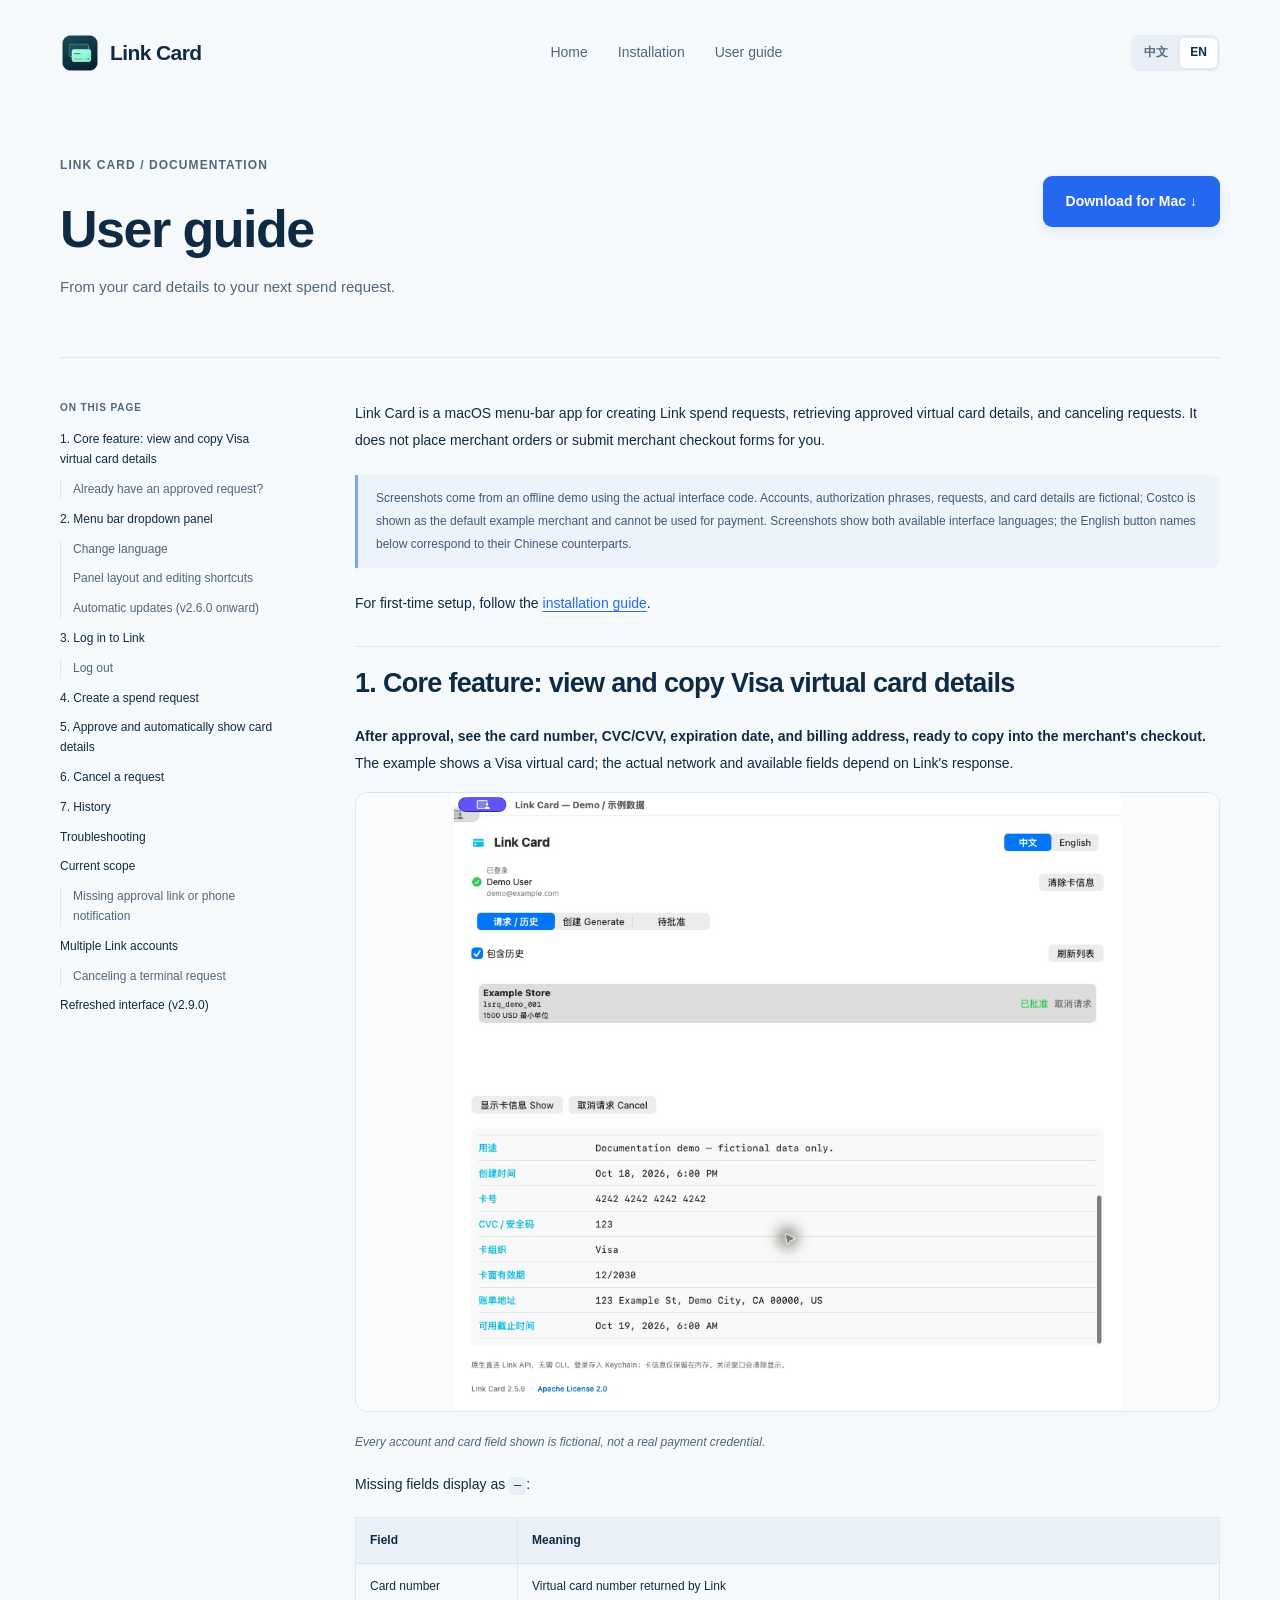
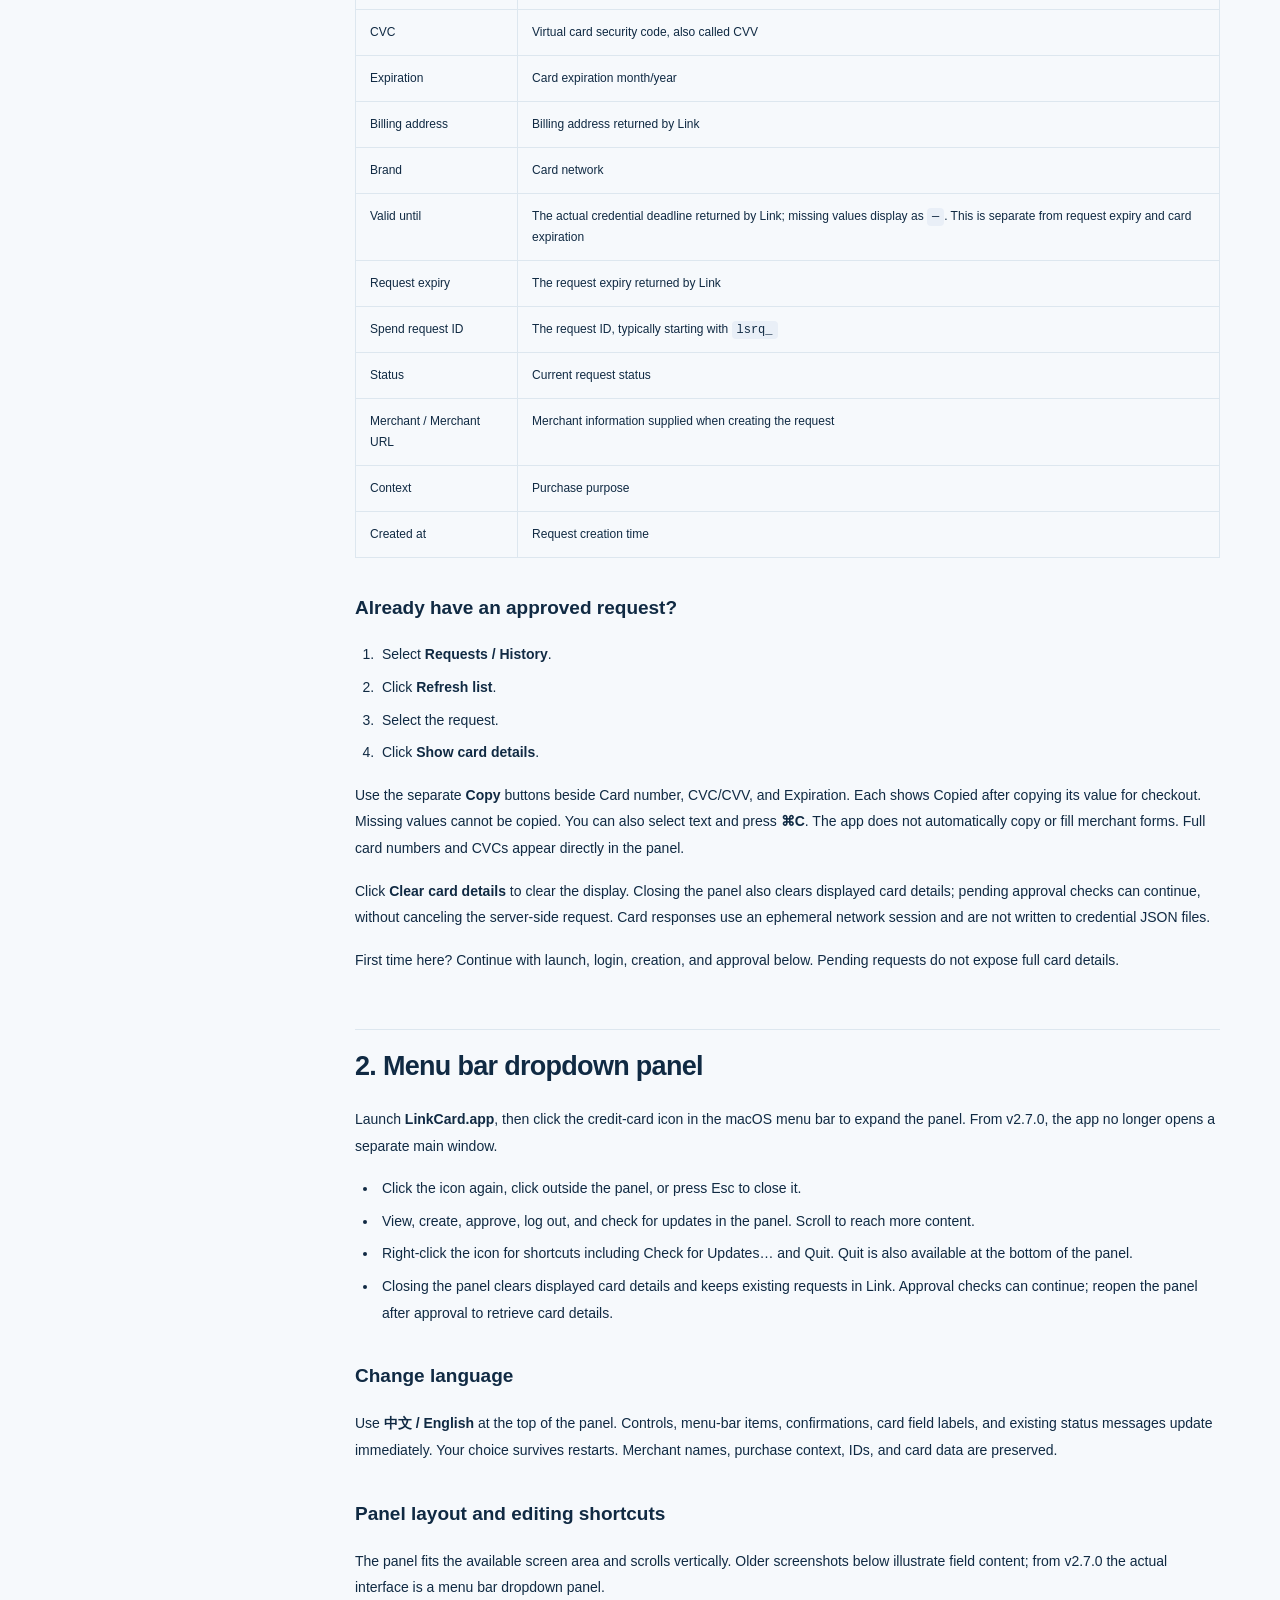
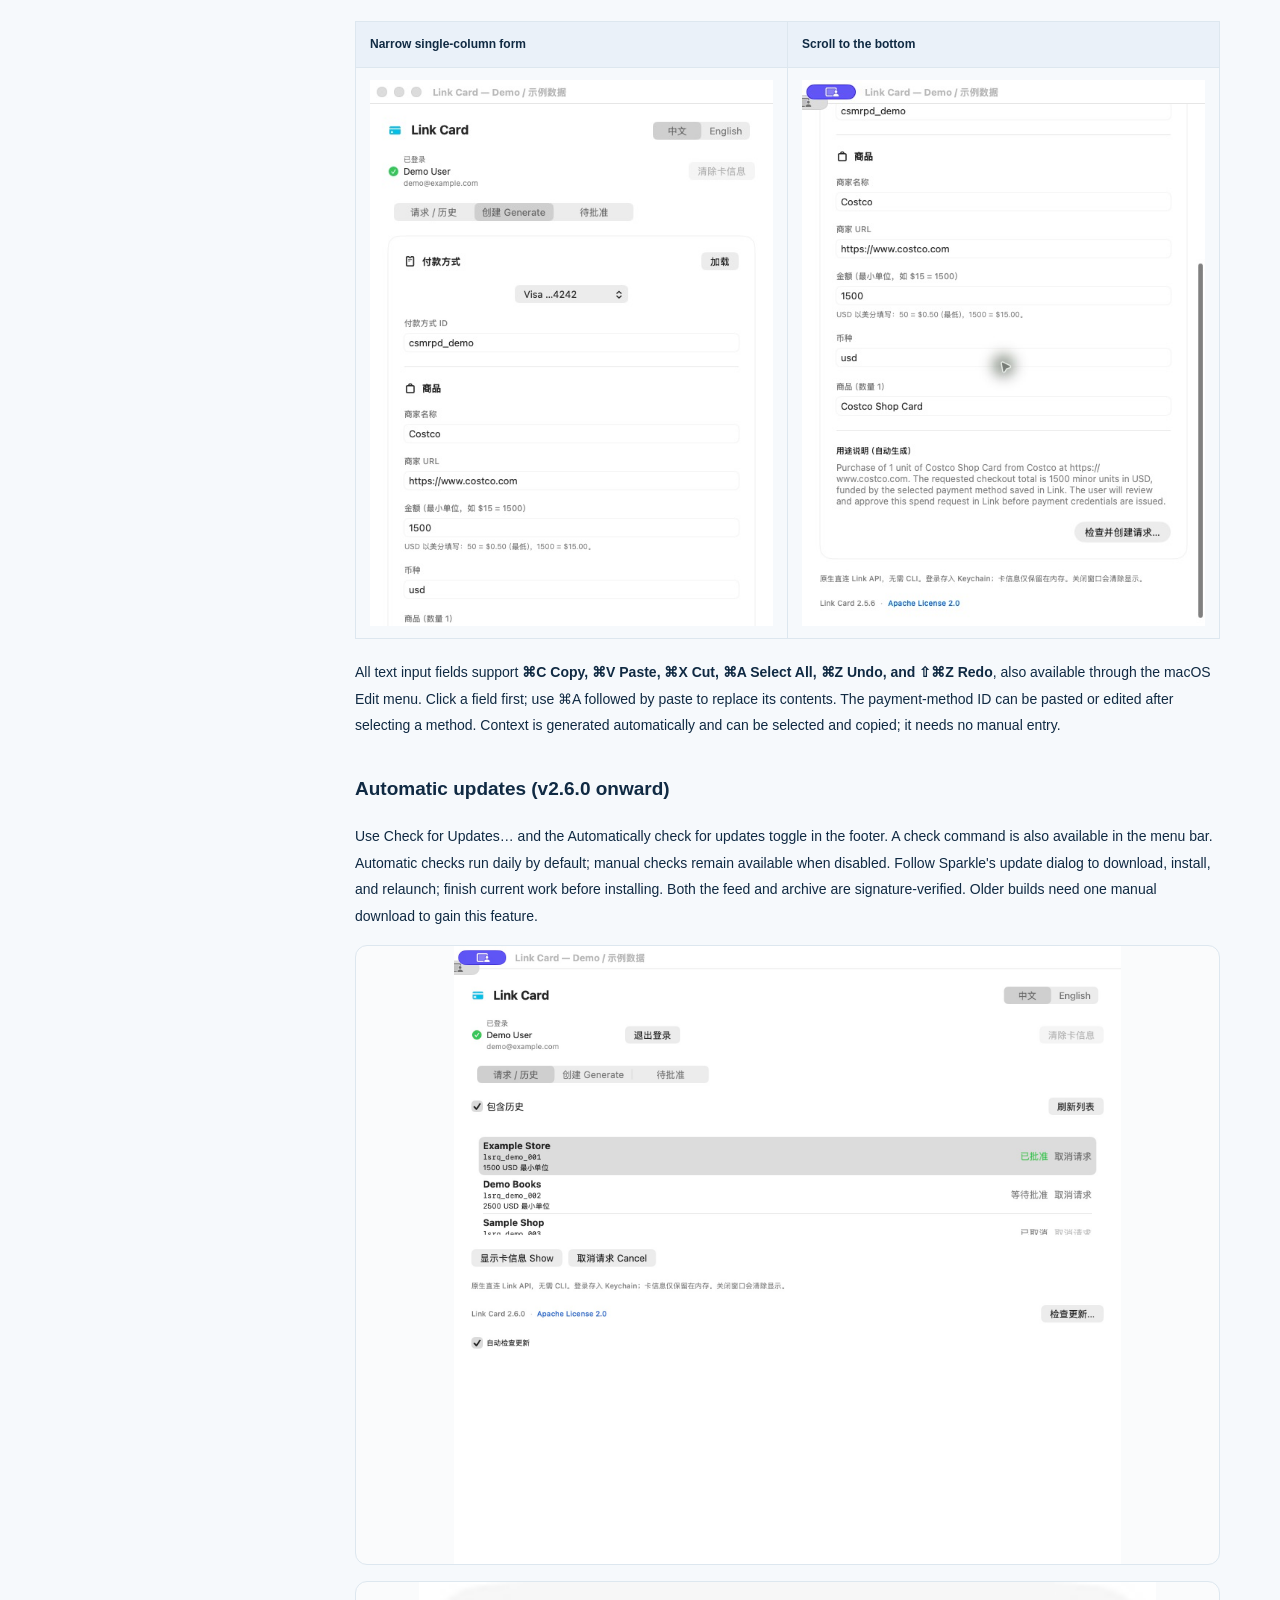
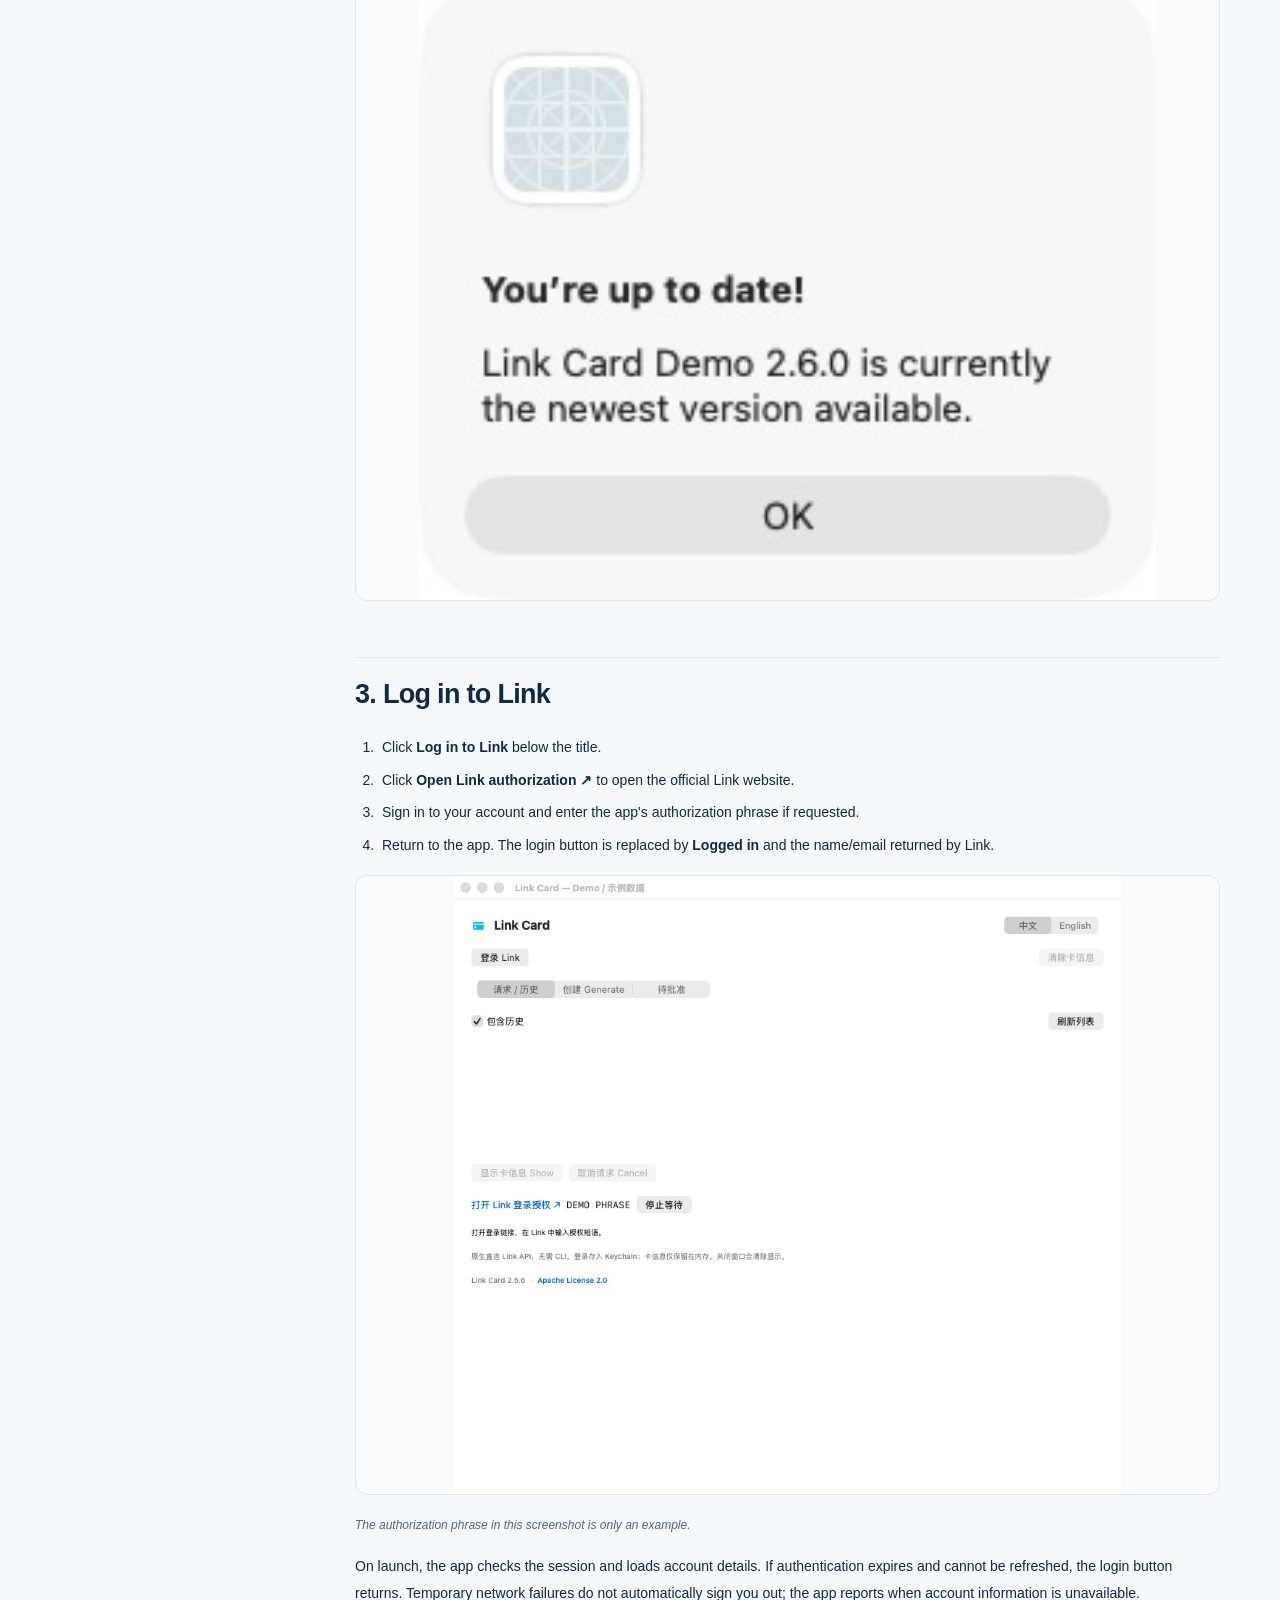
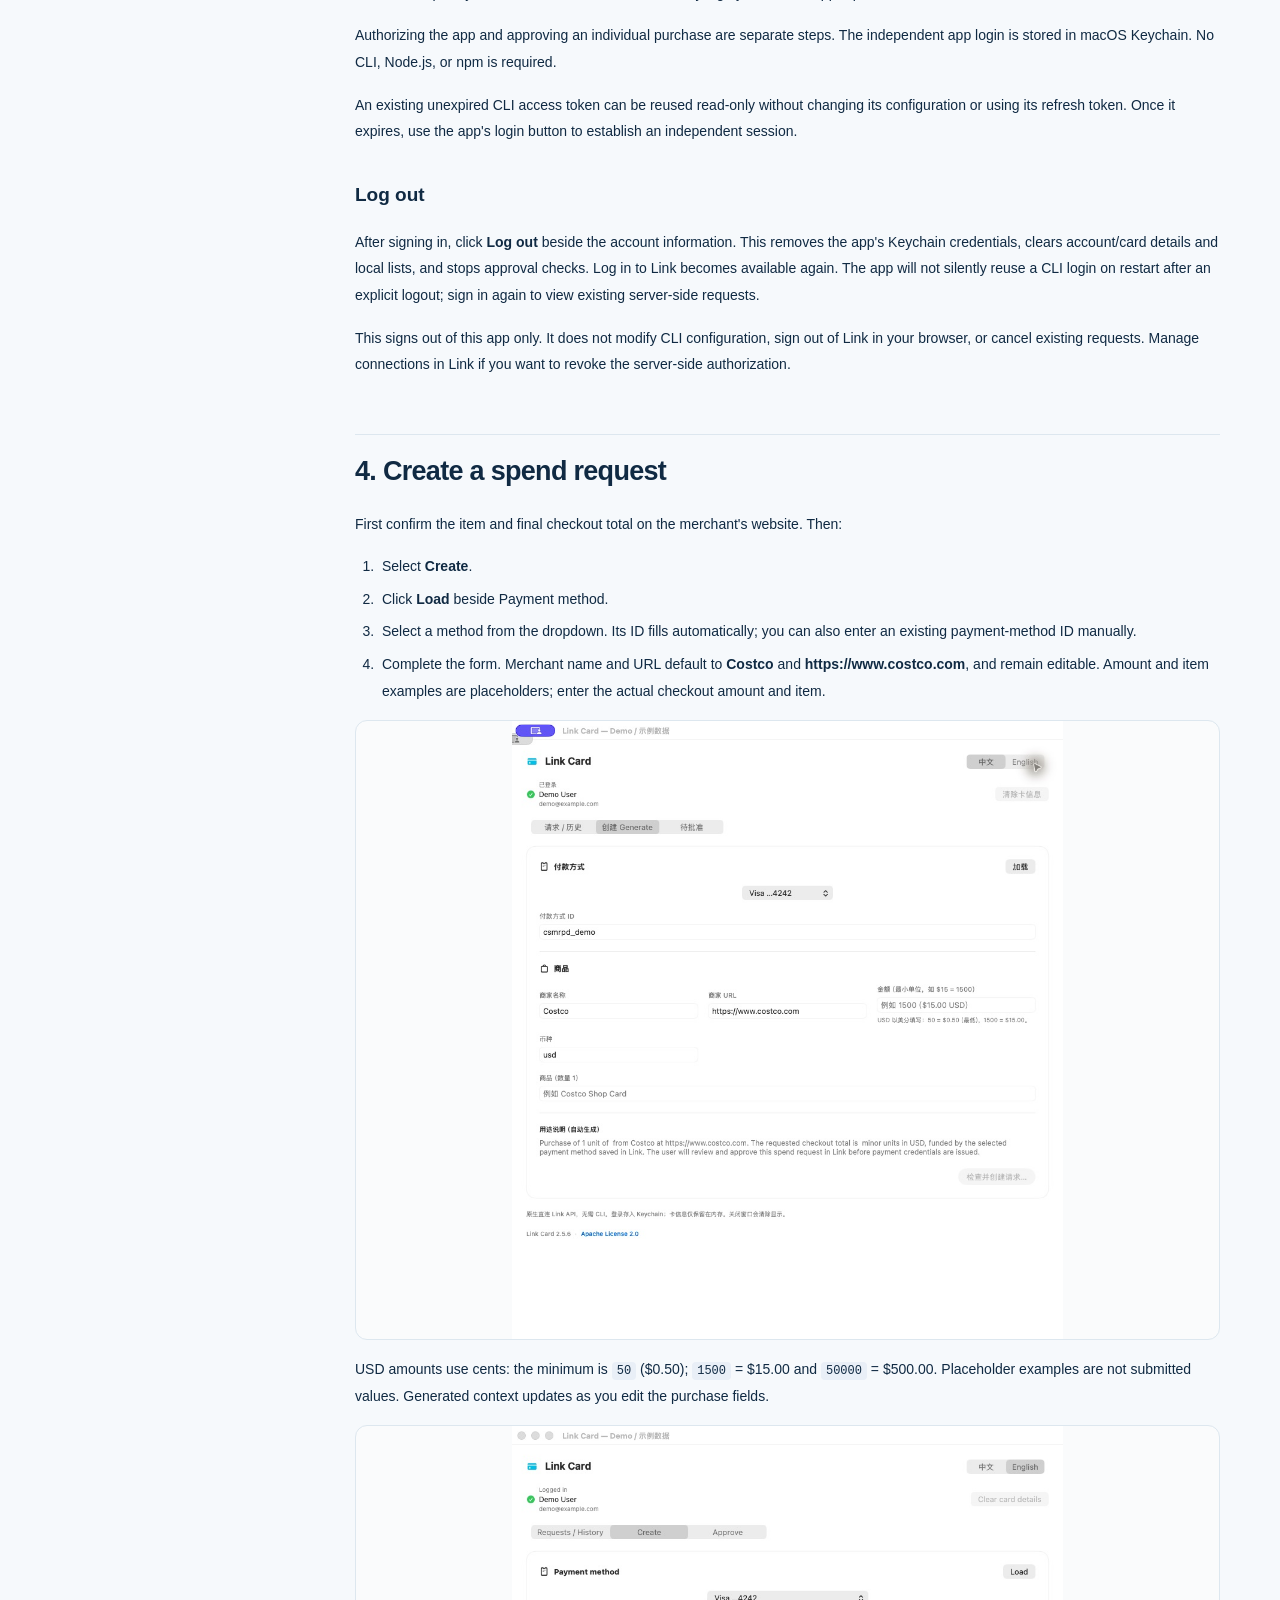
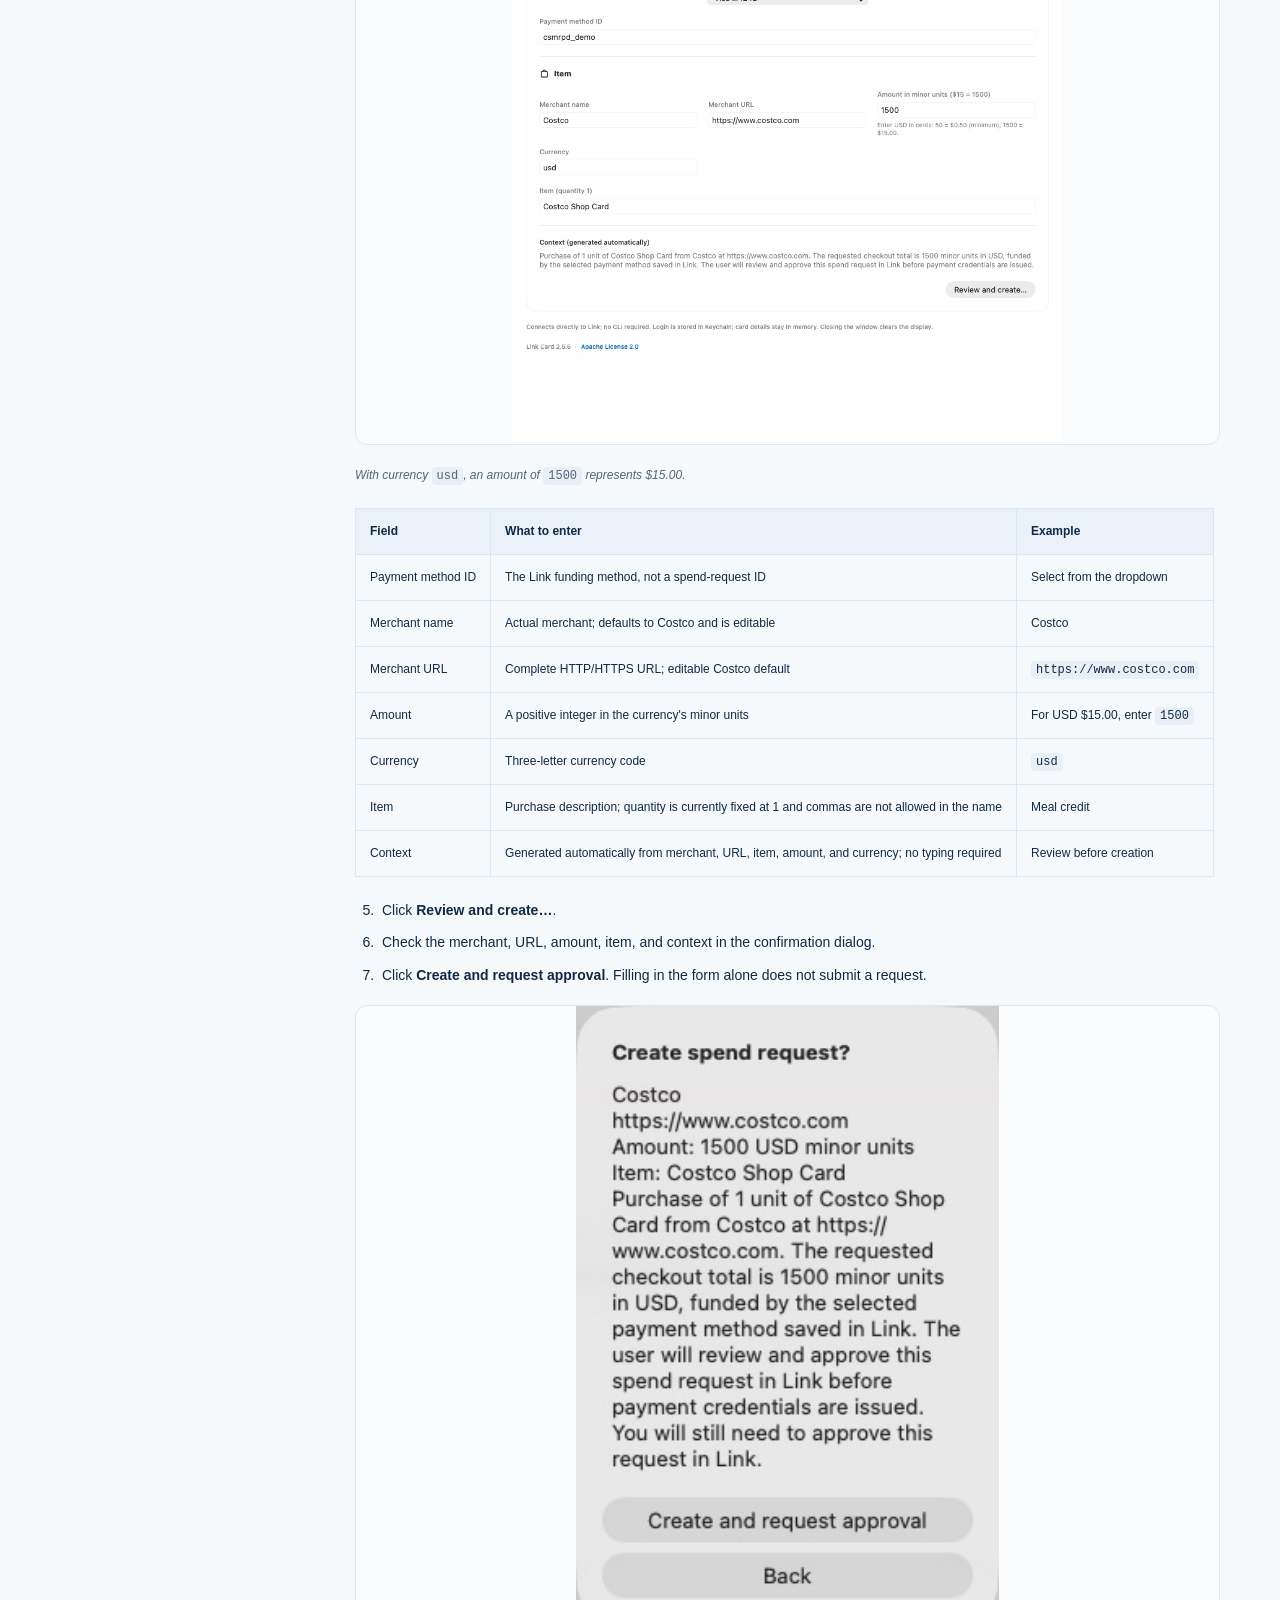
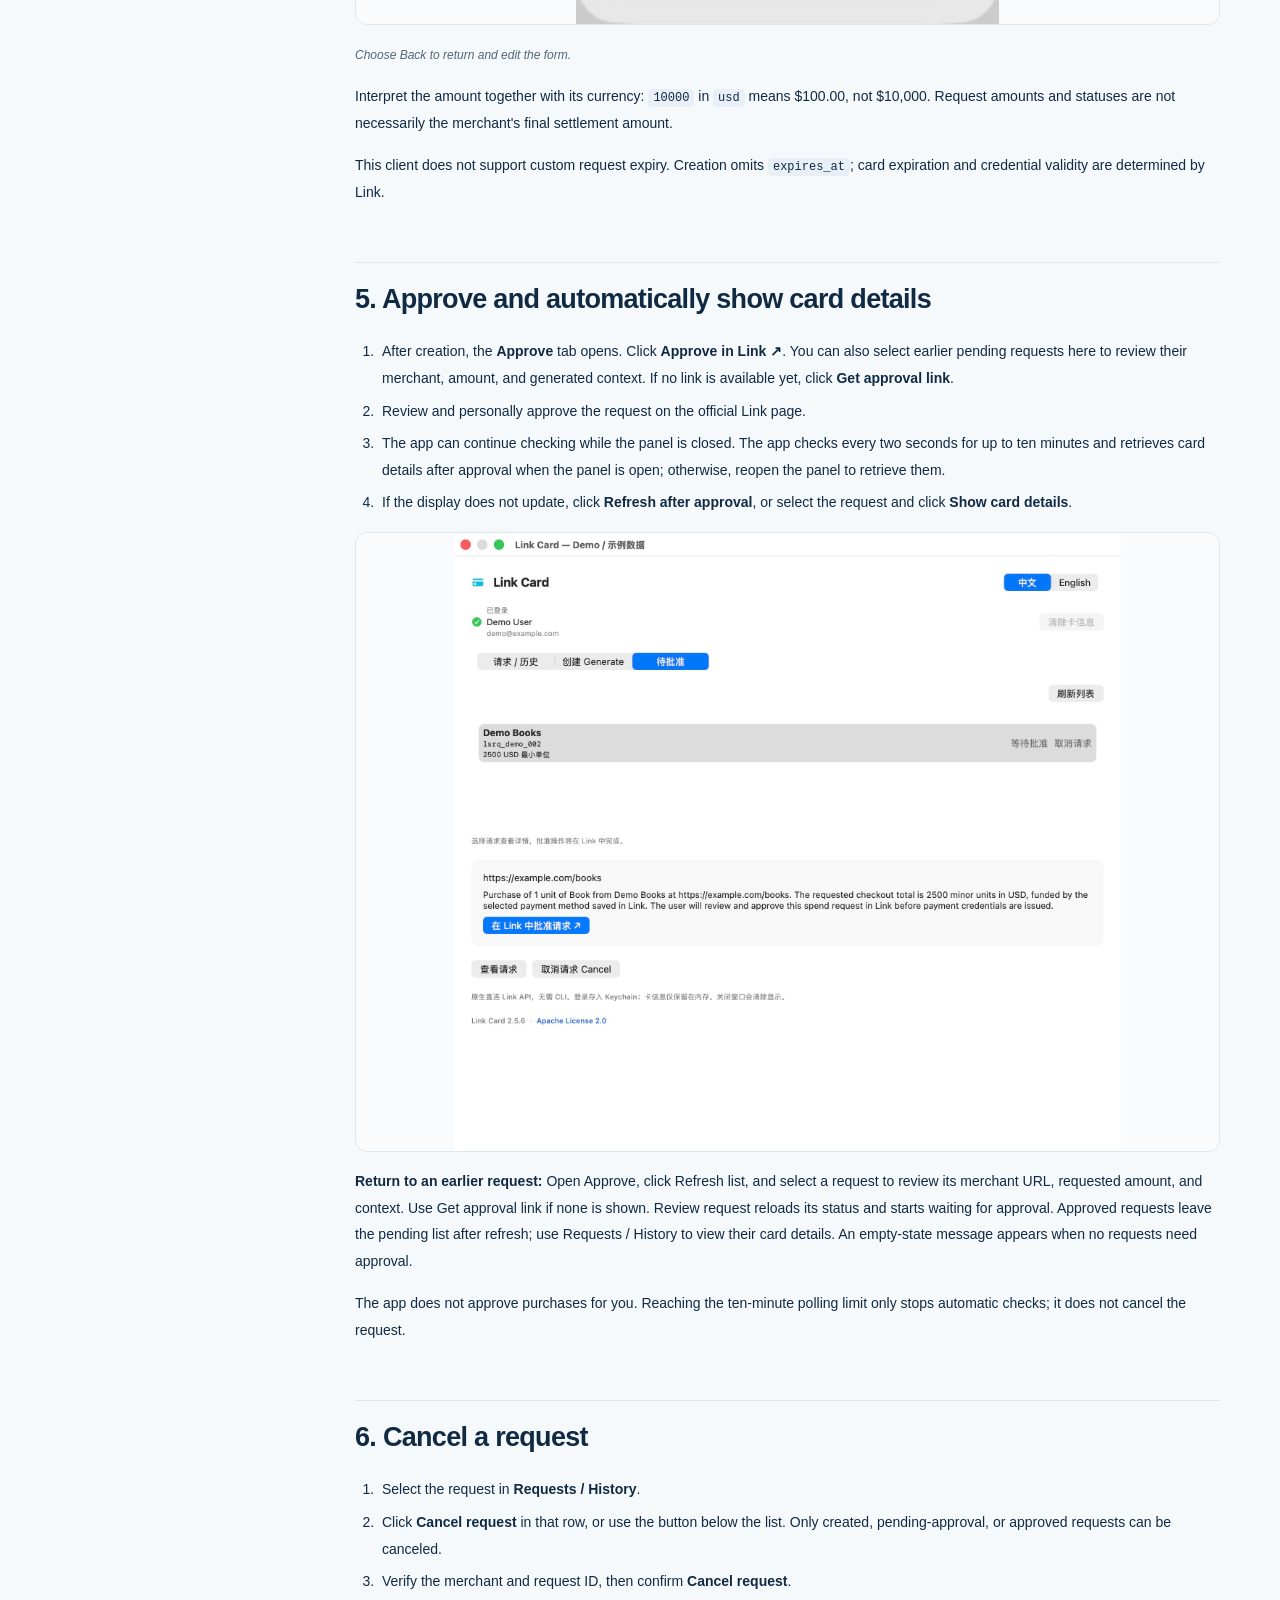
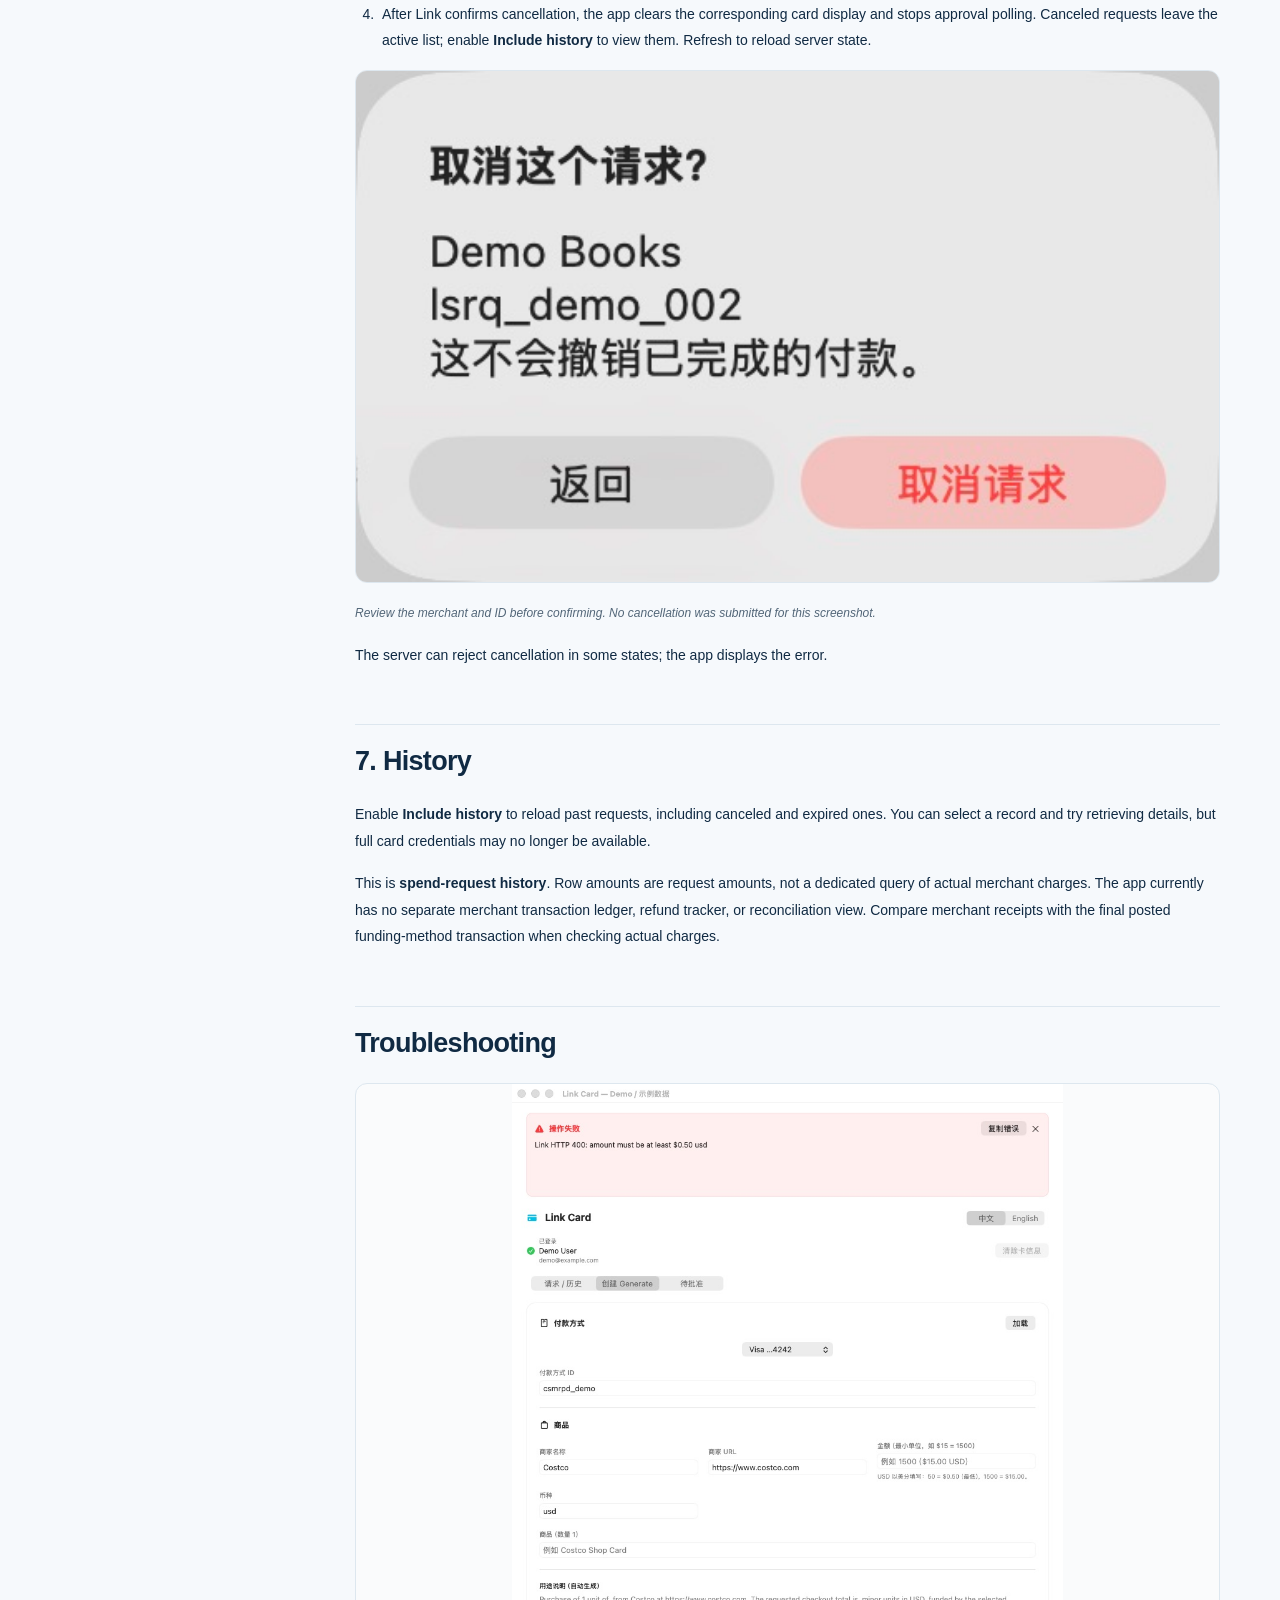
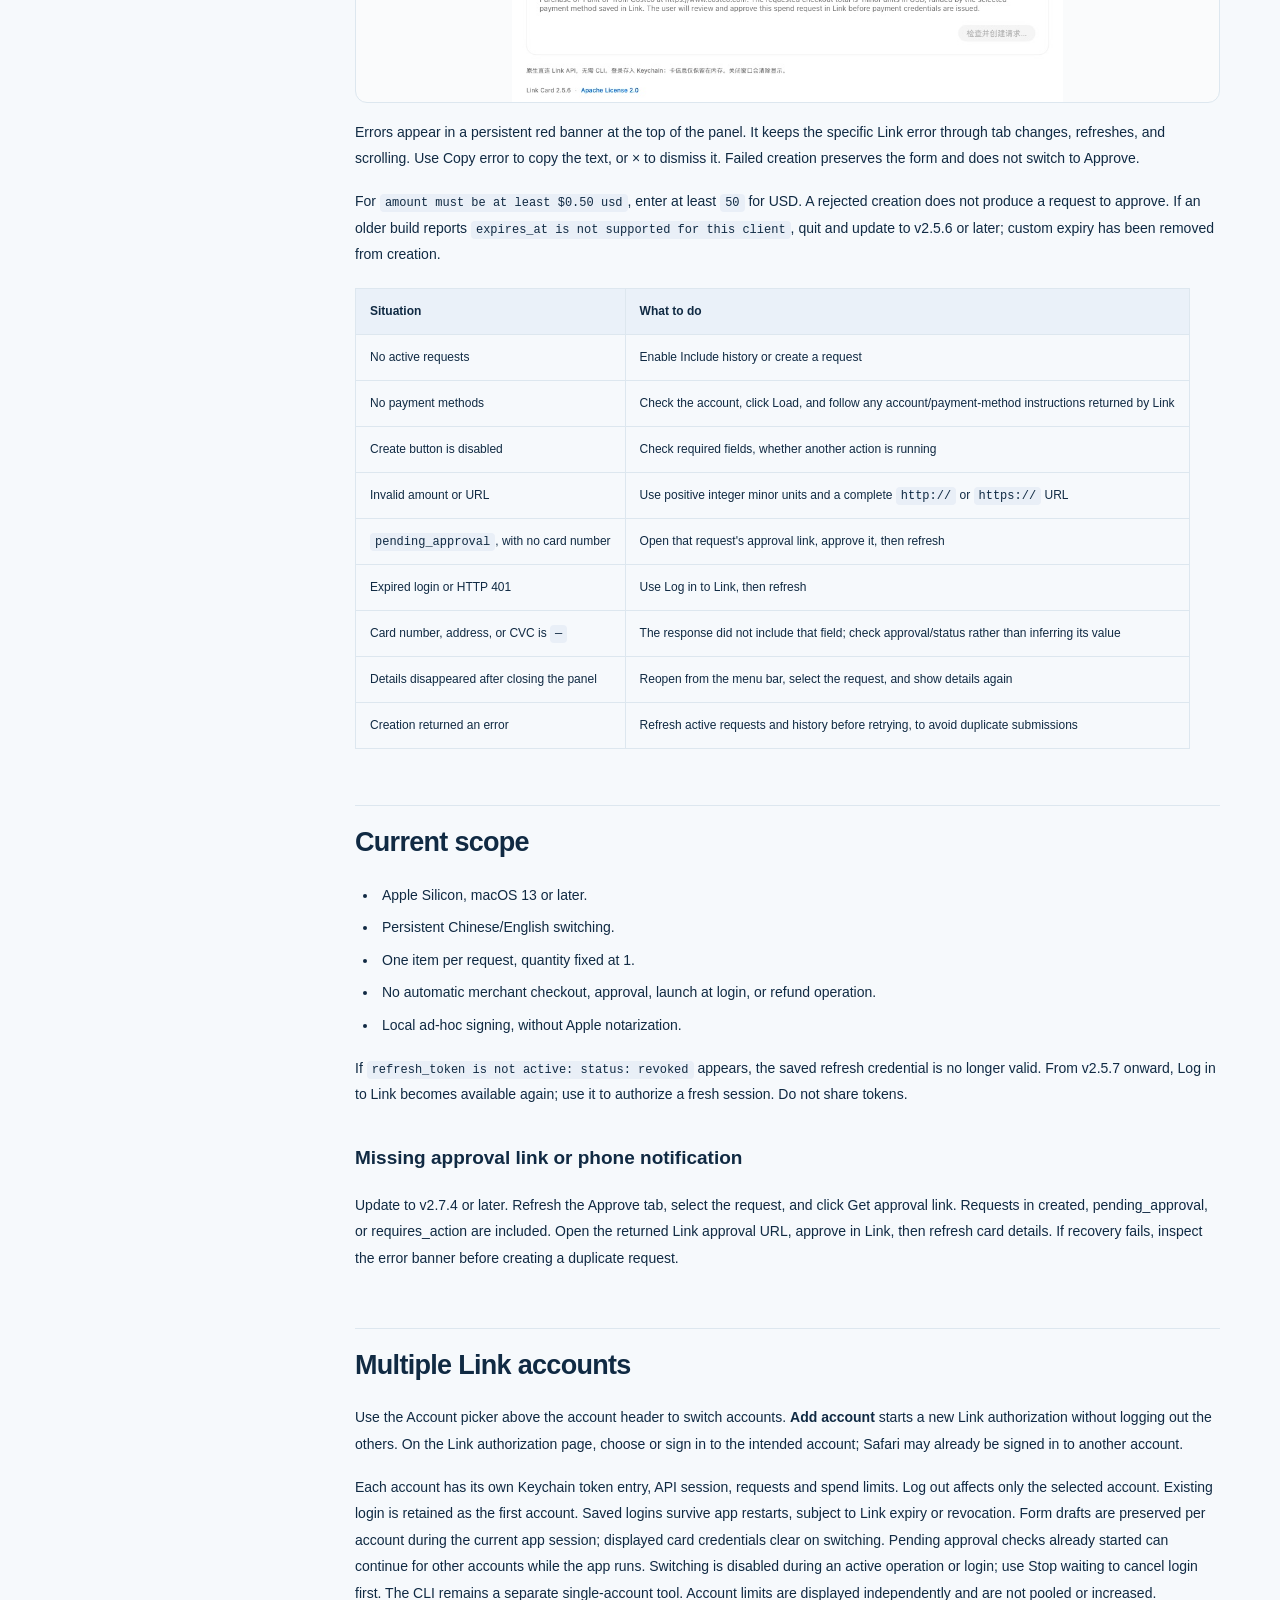
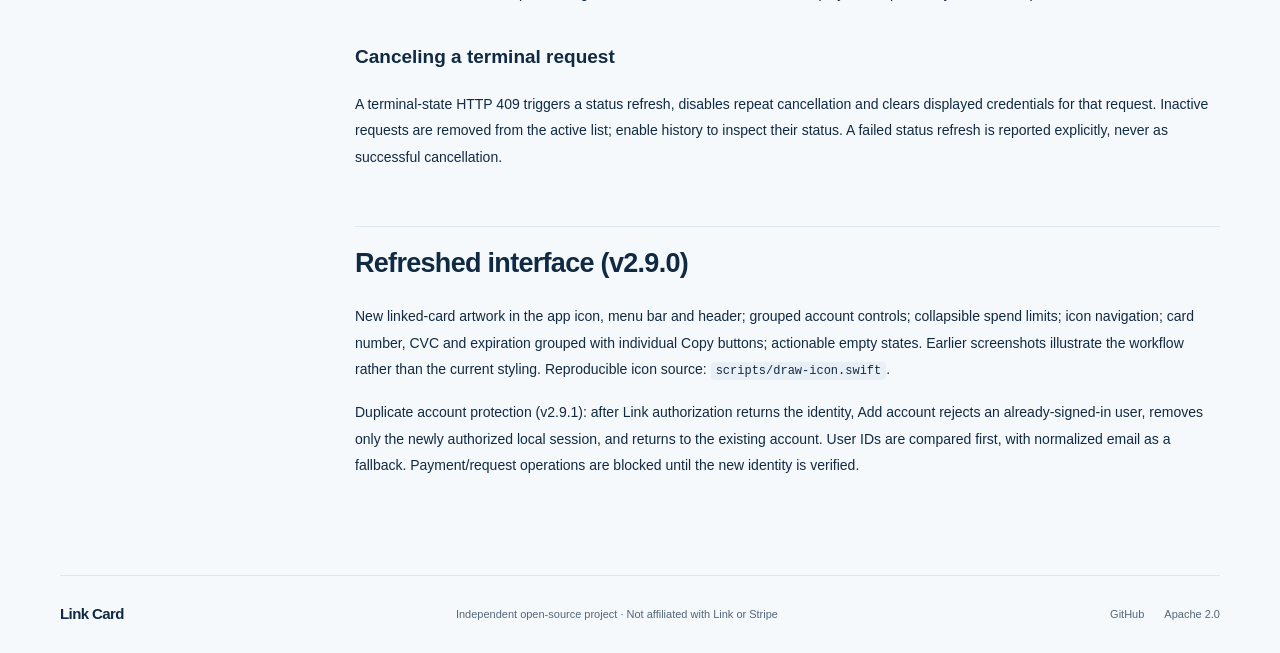
==== commit bd7387e4: "Reject duplicate signed-in Link users during new account admission" ====
--- a/docs/guide.en.html
+++ b/docs/guide.en.html
@@ -320,6 +320,7 @@
 <h3 id="canceling-a-terminal-request">Canceling a terminal request</h3>
 <p>A terminal-state HTTP 409 triggers a status refresh, disables repeat cancellation and clears displayed credentials for that request. Inactive requests are removed from the active list; enable history to inspect their status. A failed status refresh is reported explicitly, never as successful cancellation.</p>
 <h2 id="refreshed-interface-v290">Refreshed interface (v2.9.0)</h2>
-<p>New linked-card artwork in the app icon, menu bar and header; grouped account controls; collapsible spend limits; icon navigation; card number, CVC and expiration grouped with individual Copy buttons; actionable empty states. Earlier screenshots illustrate the workflow rather than the current styling. Reproducible icon source: <code>scripts/draw-icon.swift</code>.</p></article></main>
+<p>New linked-card artwork in the app icon, menu bar and header; grouped account controls; collapsible spend limits; icon navigation; card number, CVC and expiration grouped with individual Copy buttons; actionable empty states. Earlier screenshots illustrate the workflow rather than the current styling. Reproducible icon source: <code>scripts/draw-icon.swift</code>.</p>
+<p>Duplicate account protection (v2.9.1): after Link authorization returns the identity, Add account rejects an already-signed-in user, removes only the newly authorized local session, and returns to the existing account. User IDs are compared first, with normalized email as a fallback. Payment/request operations are blocked until the new identity is verified.</p></article></main>
 <footer class="footer wrap"><a class="brand" href="index.html">Link Card</a><p>Independent open-source project · Not affiliated with Link or Stripe</p><div><a href="https://github.com/Papersboys/card-generator">GitHub</a><a href="https://github.com/Papersboys/card-generator/blob/main/LICENSE">Apache 2.0</a></div></footer>
 </body></html>
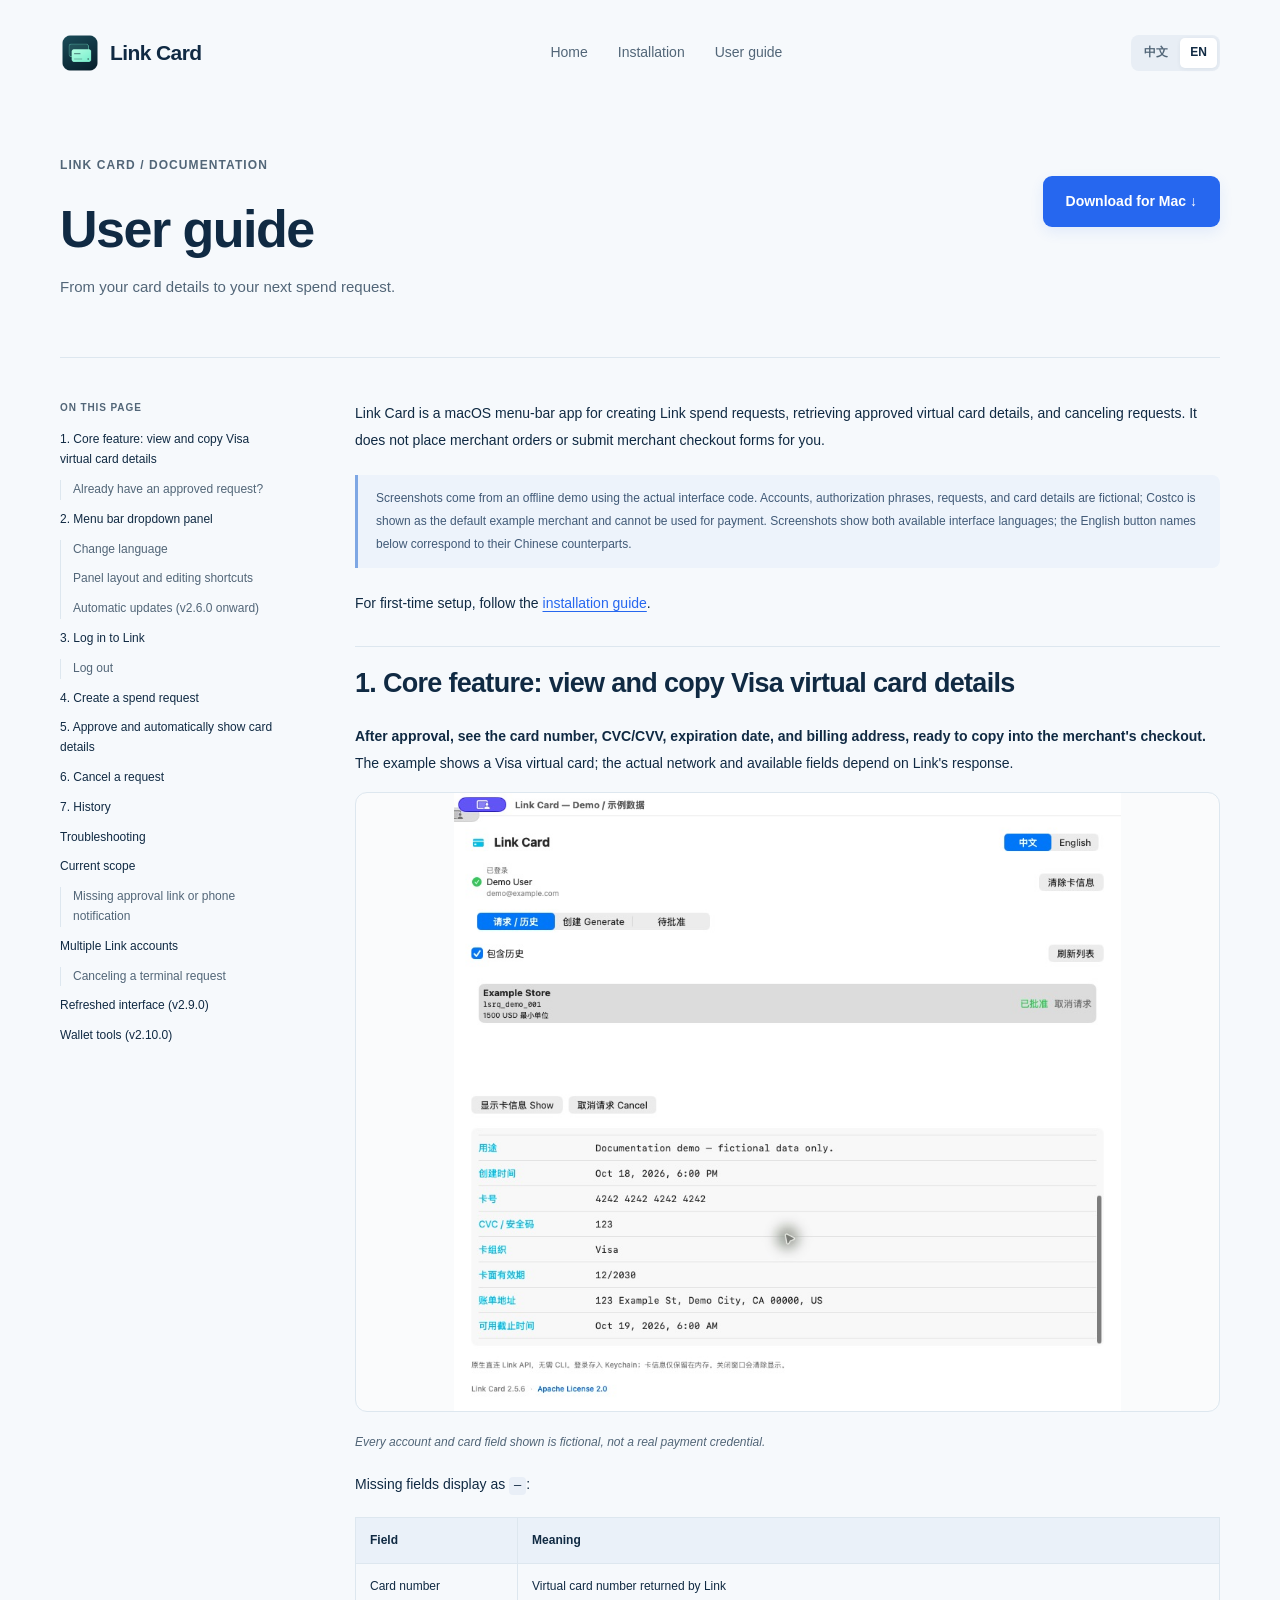
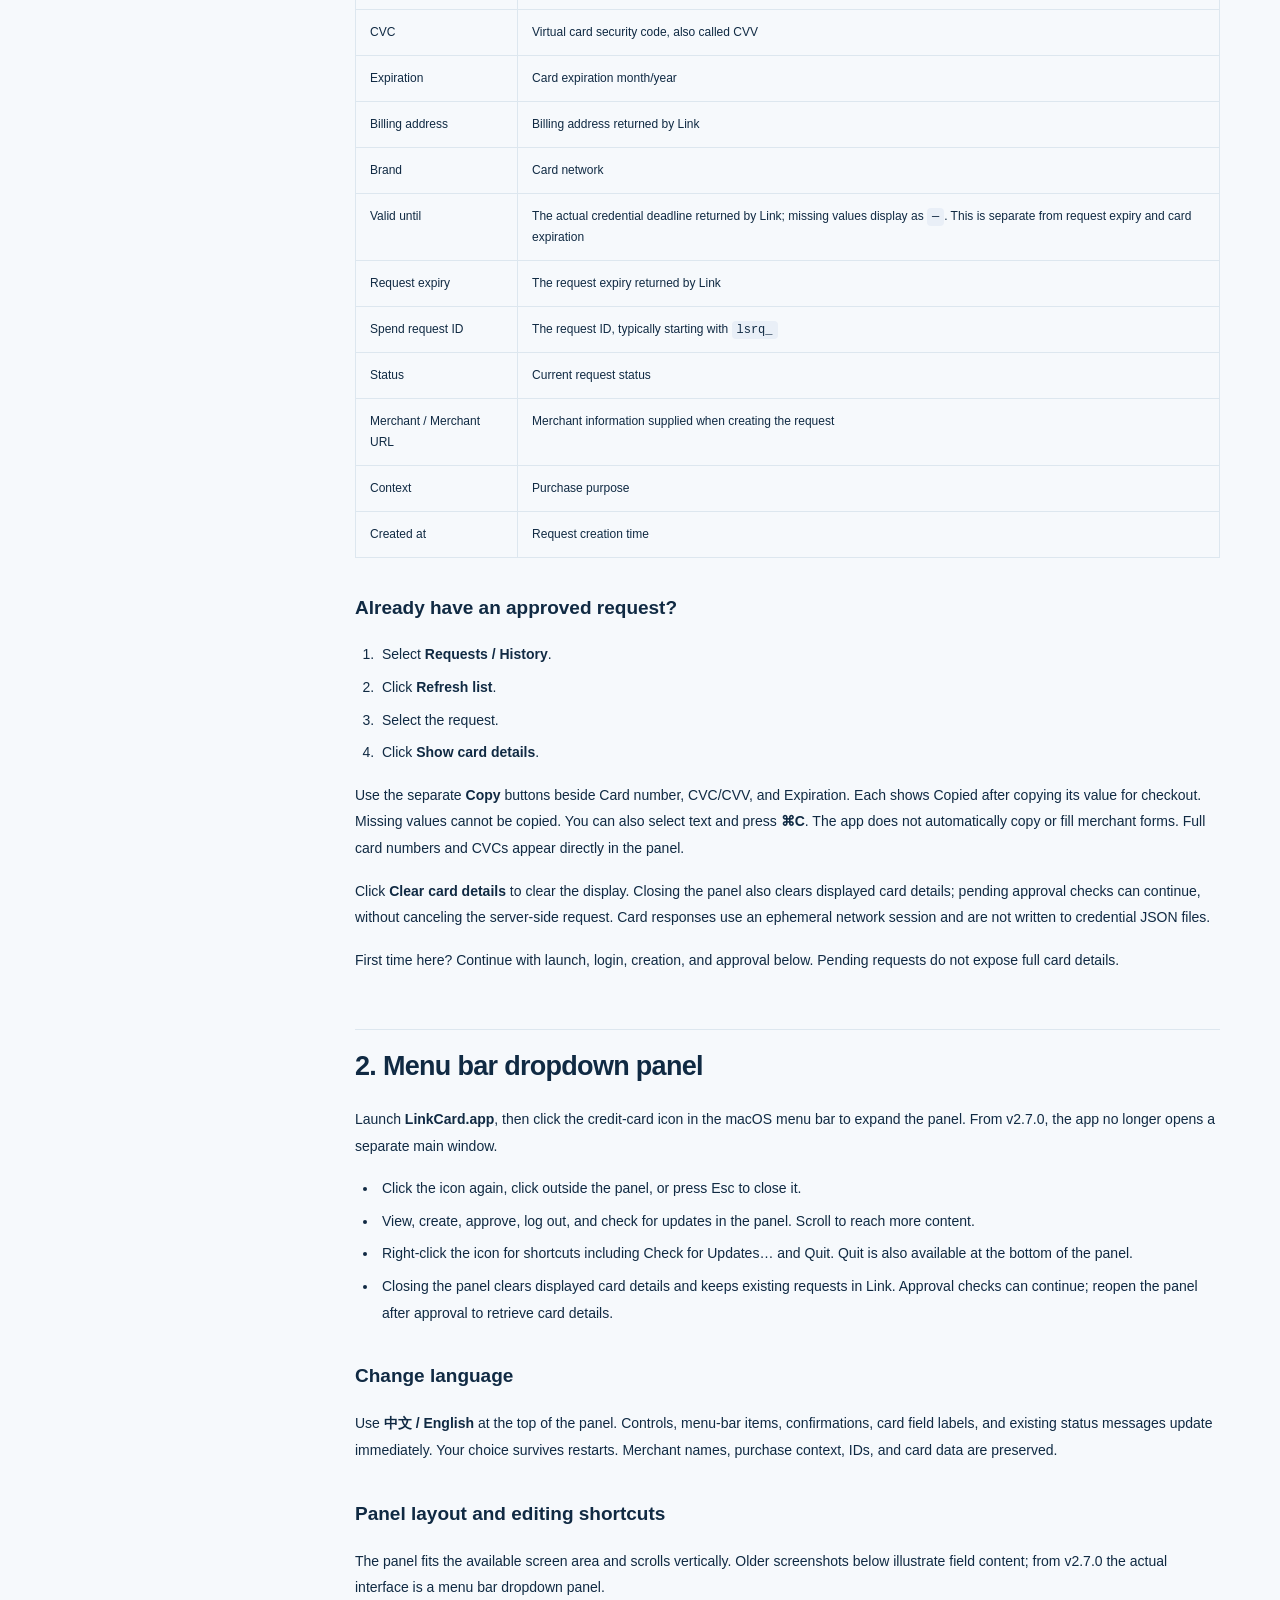
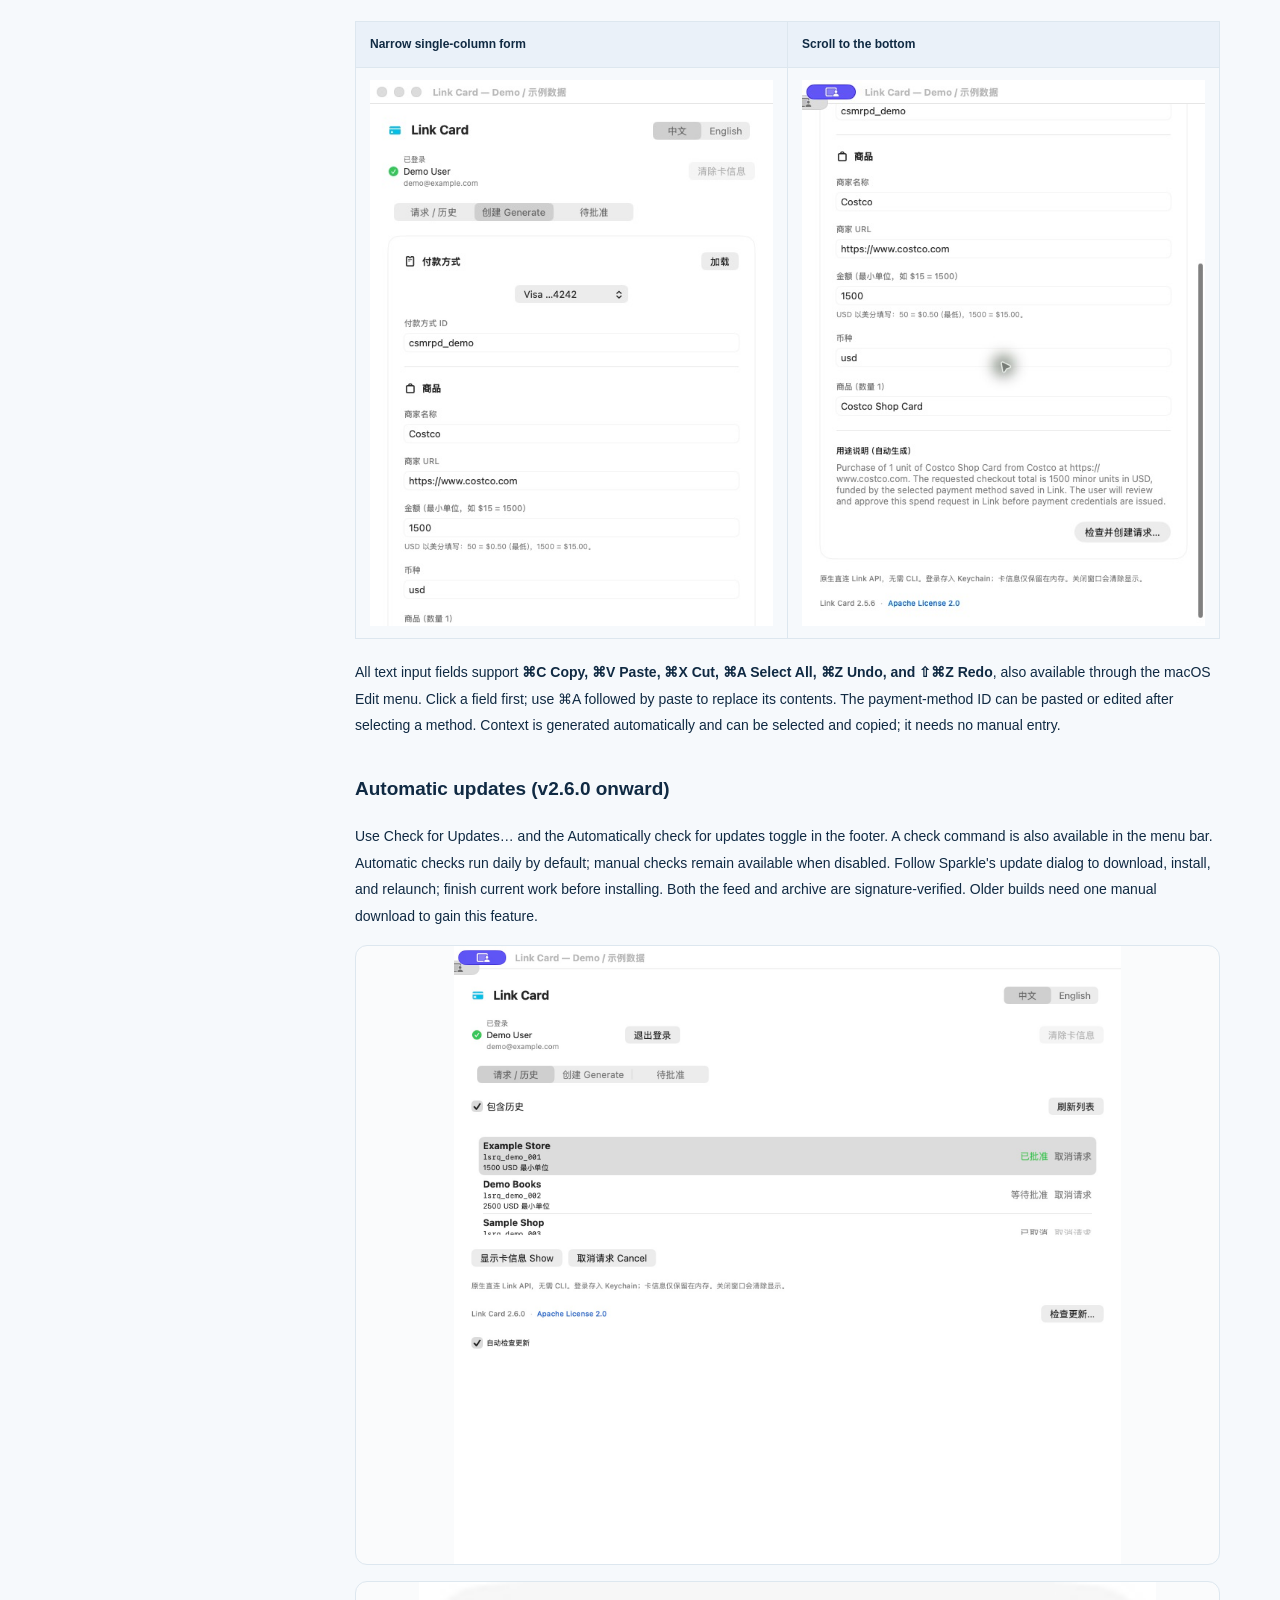
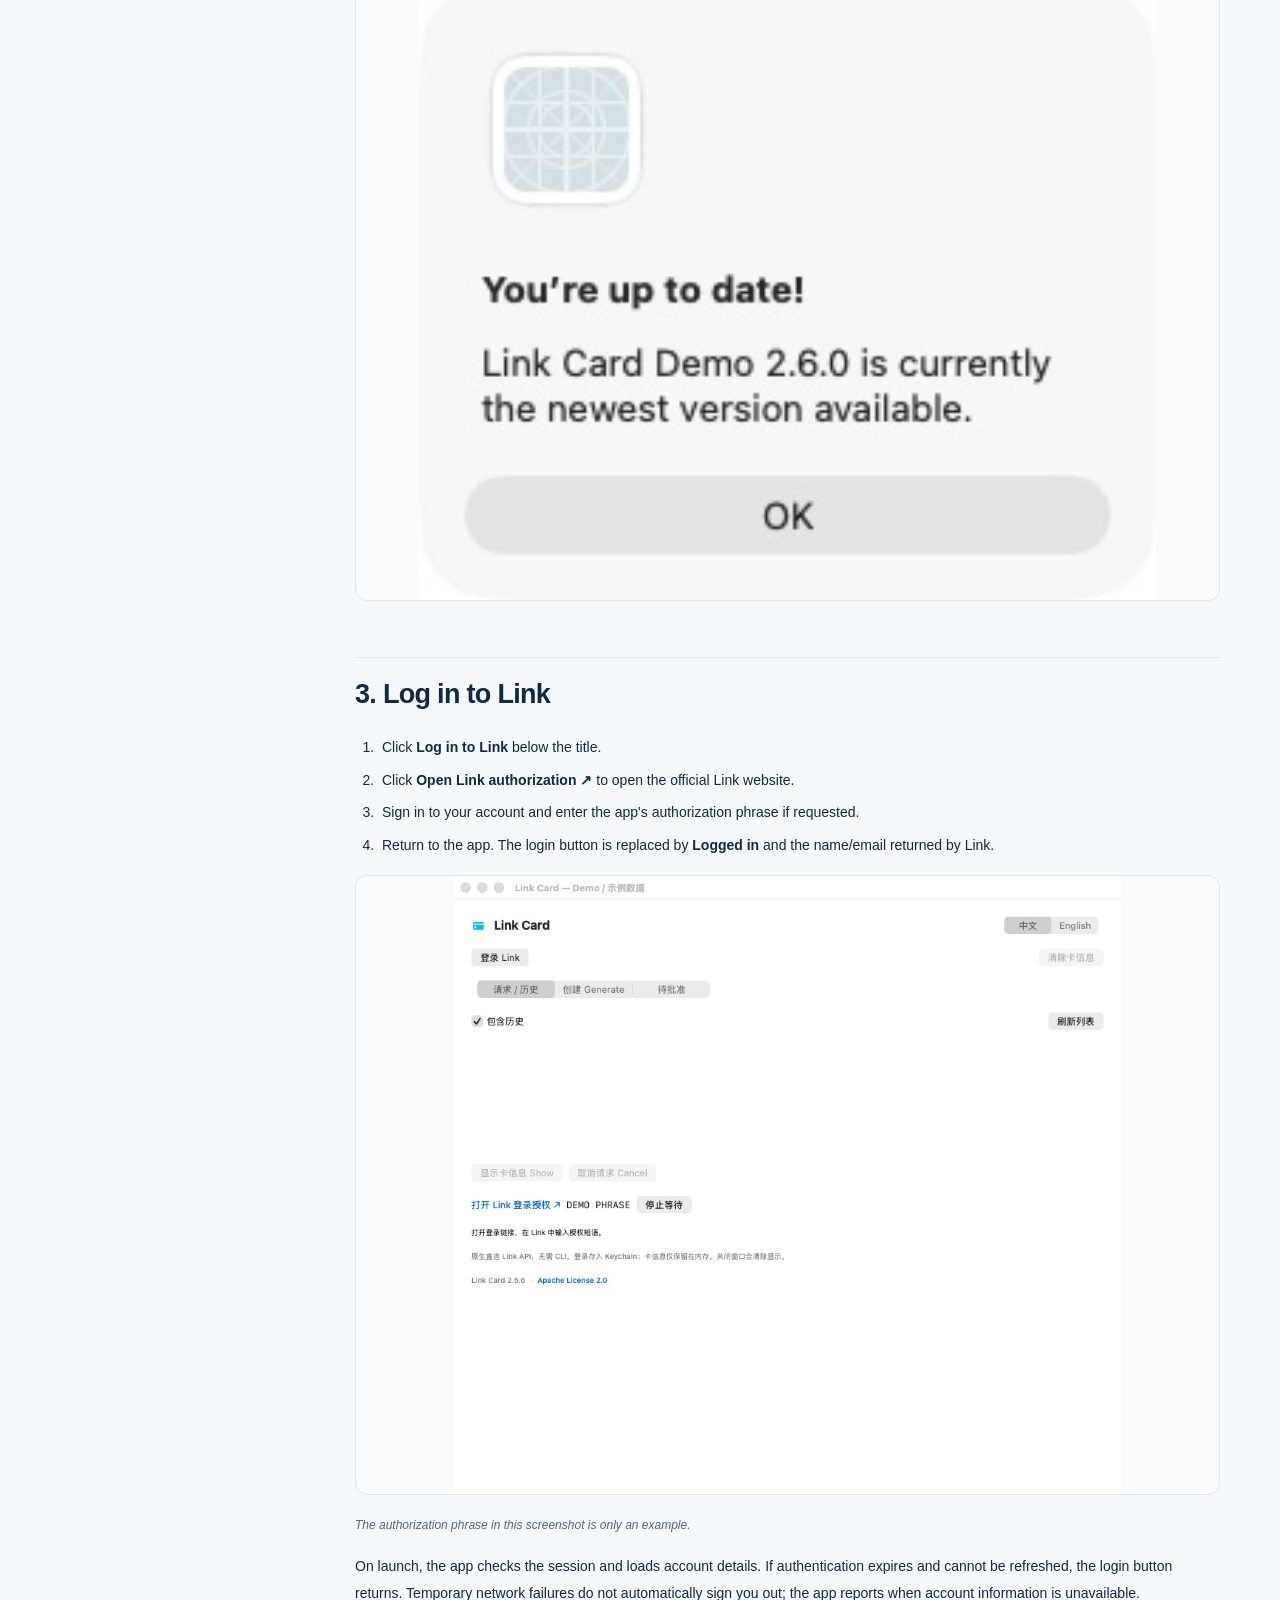
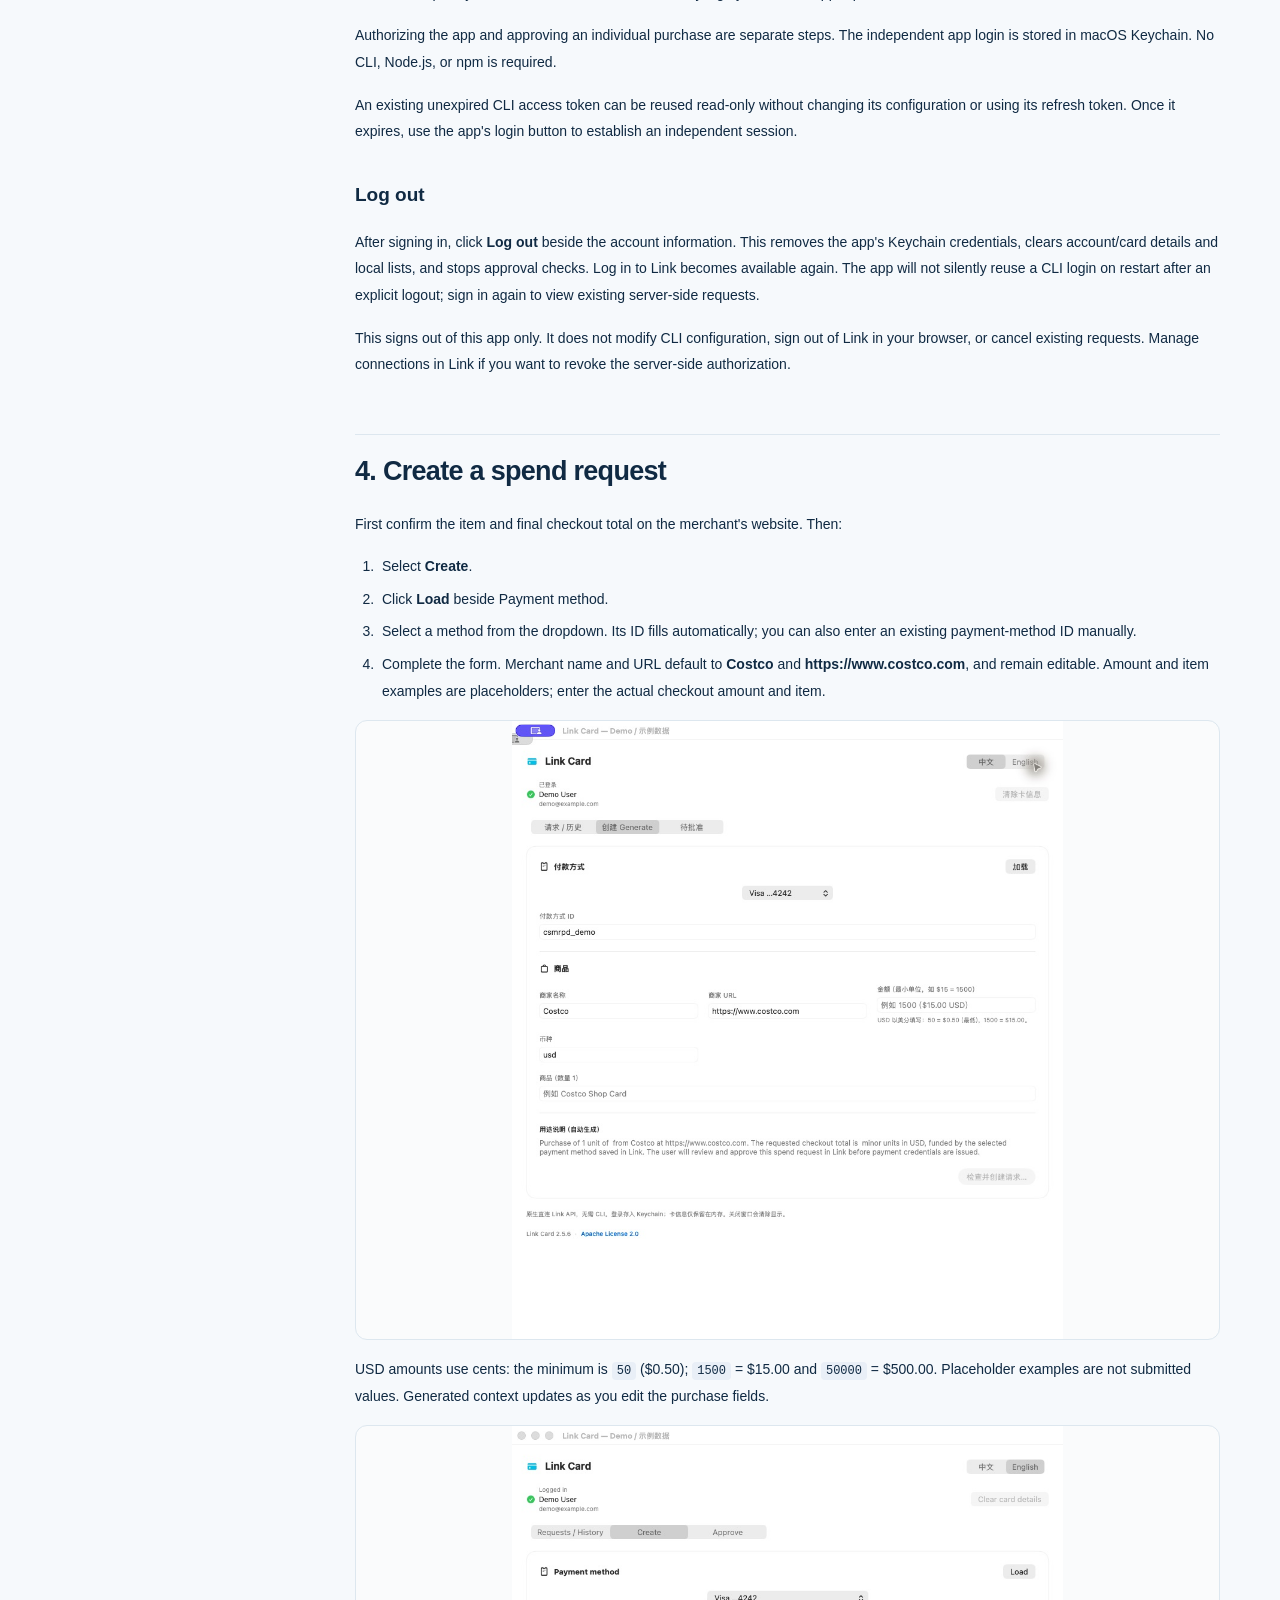
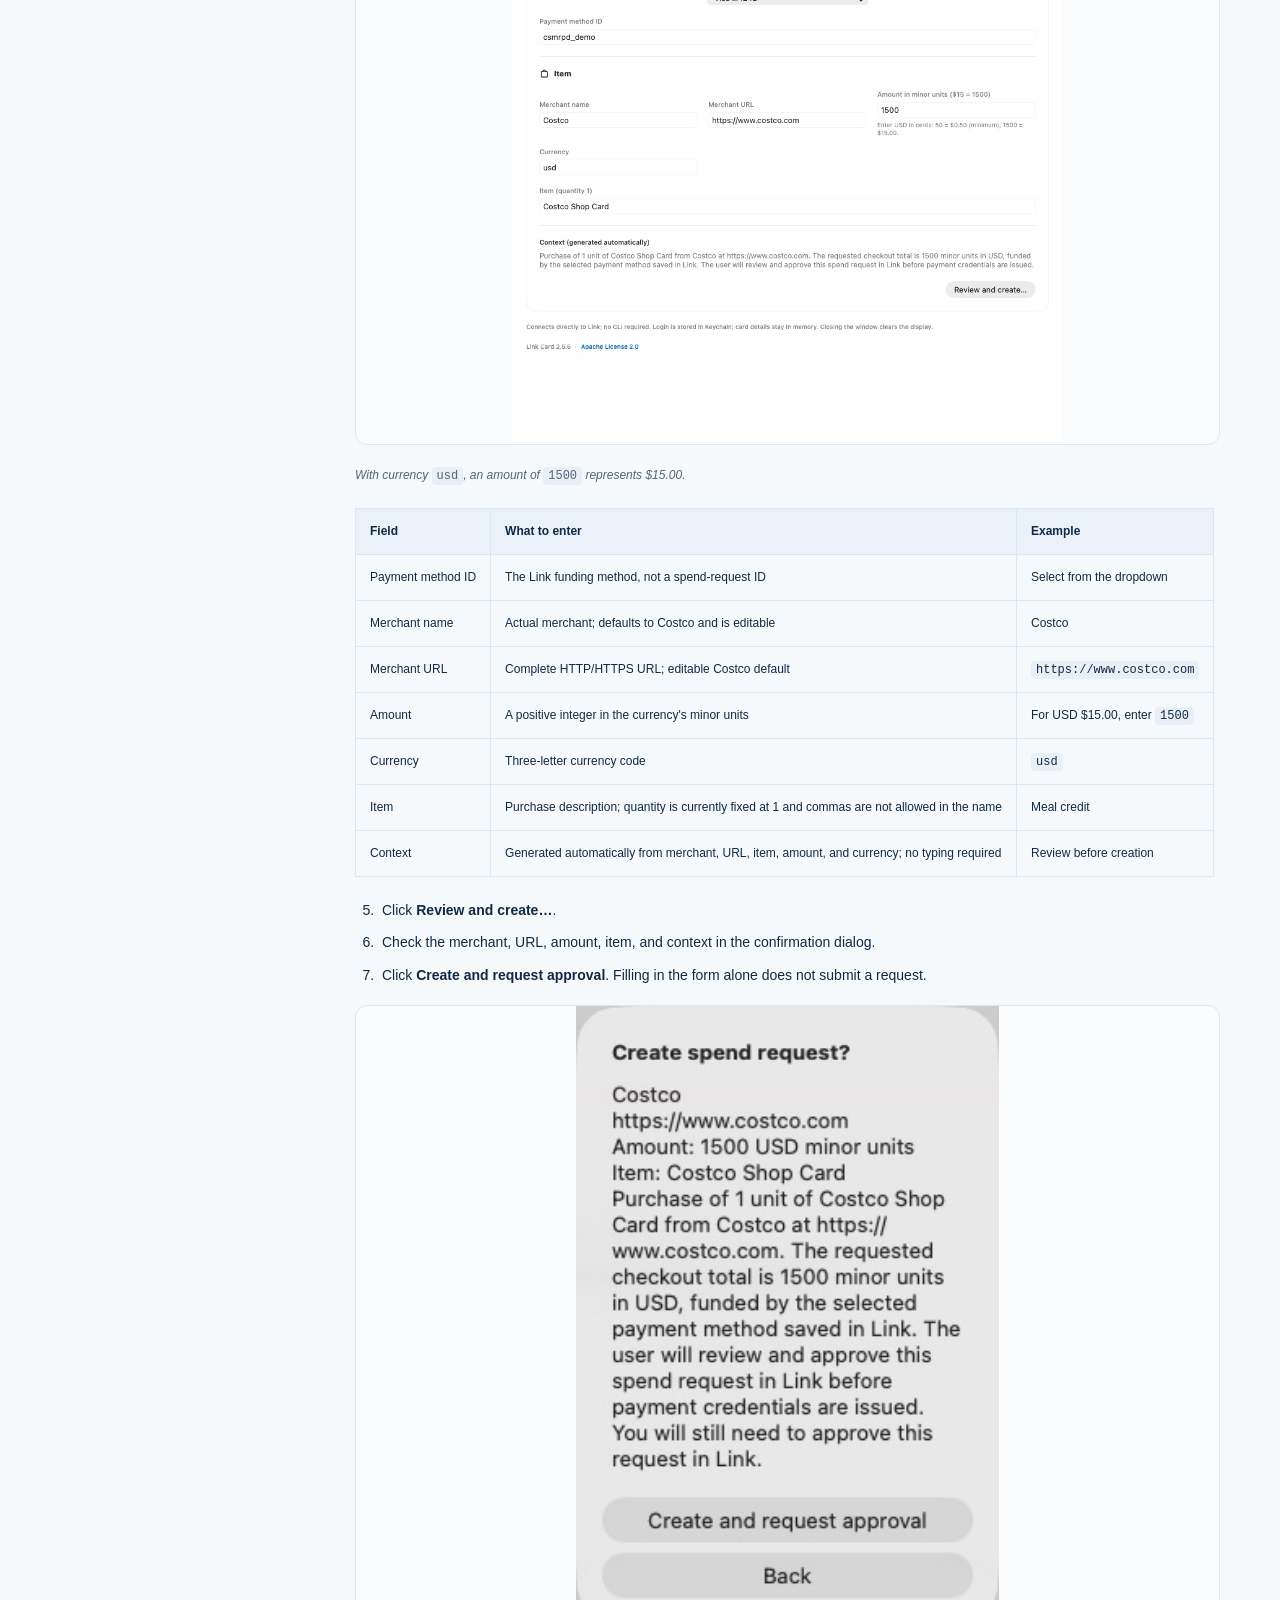
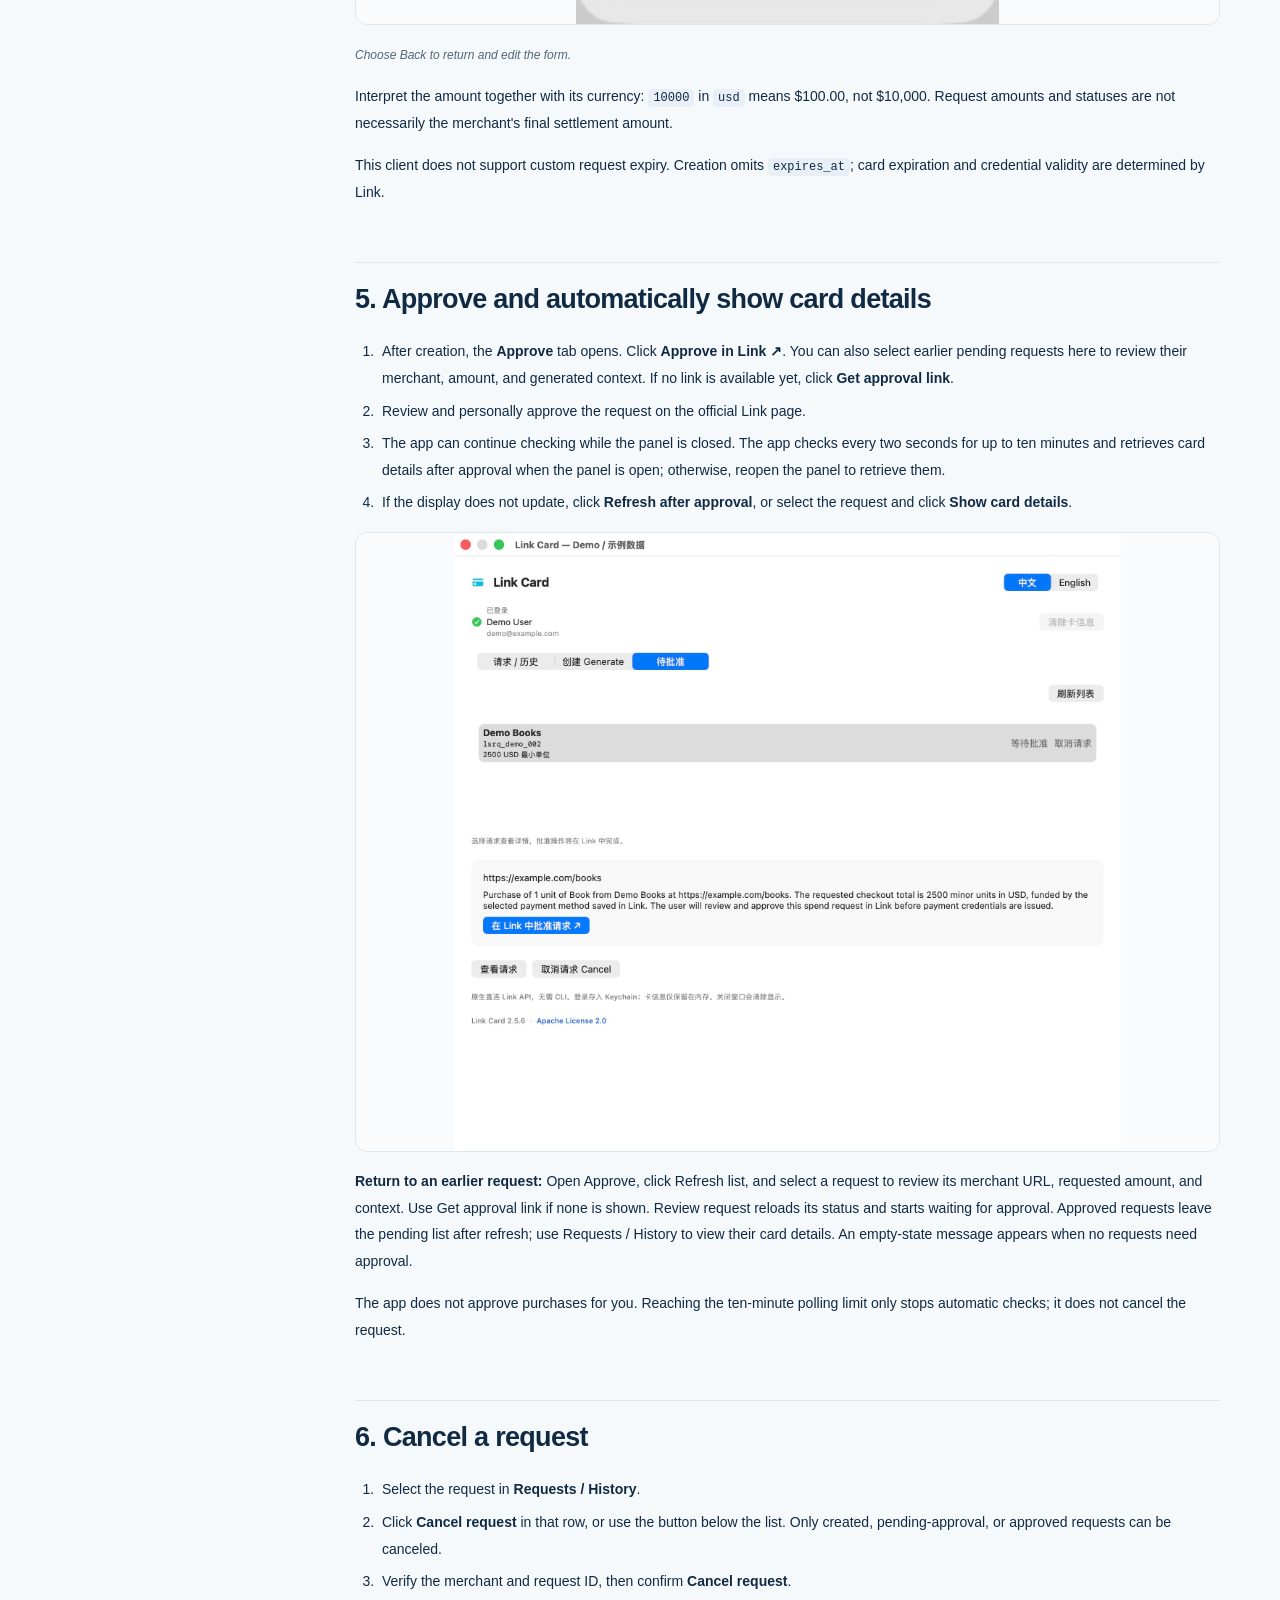
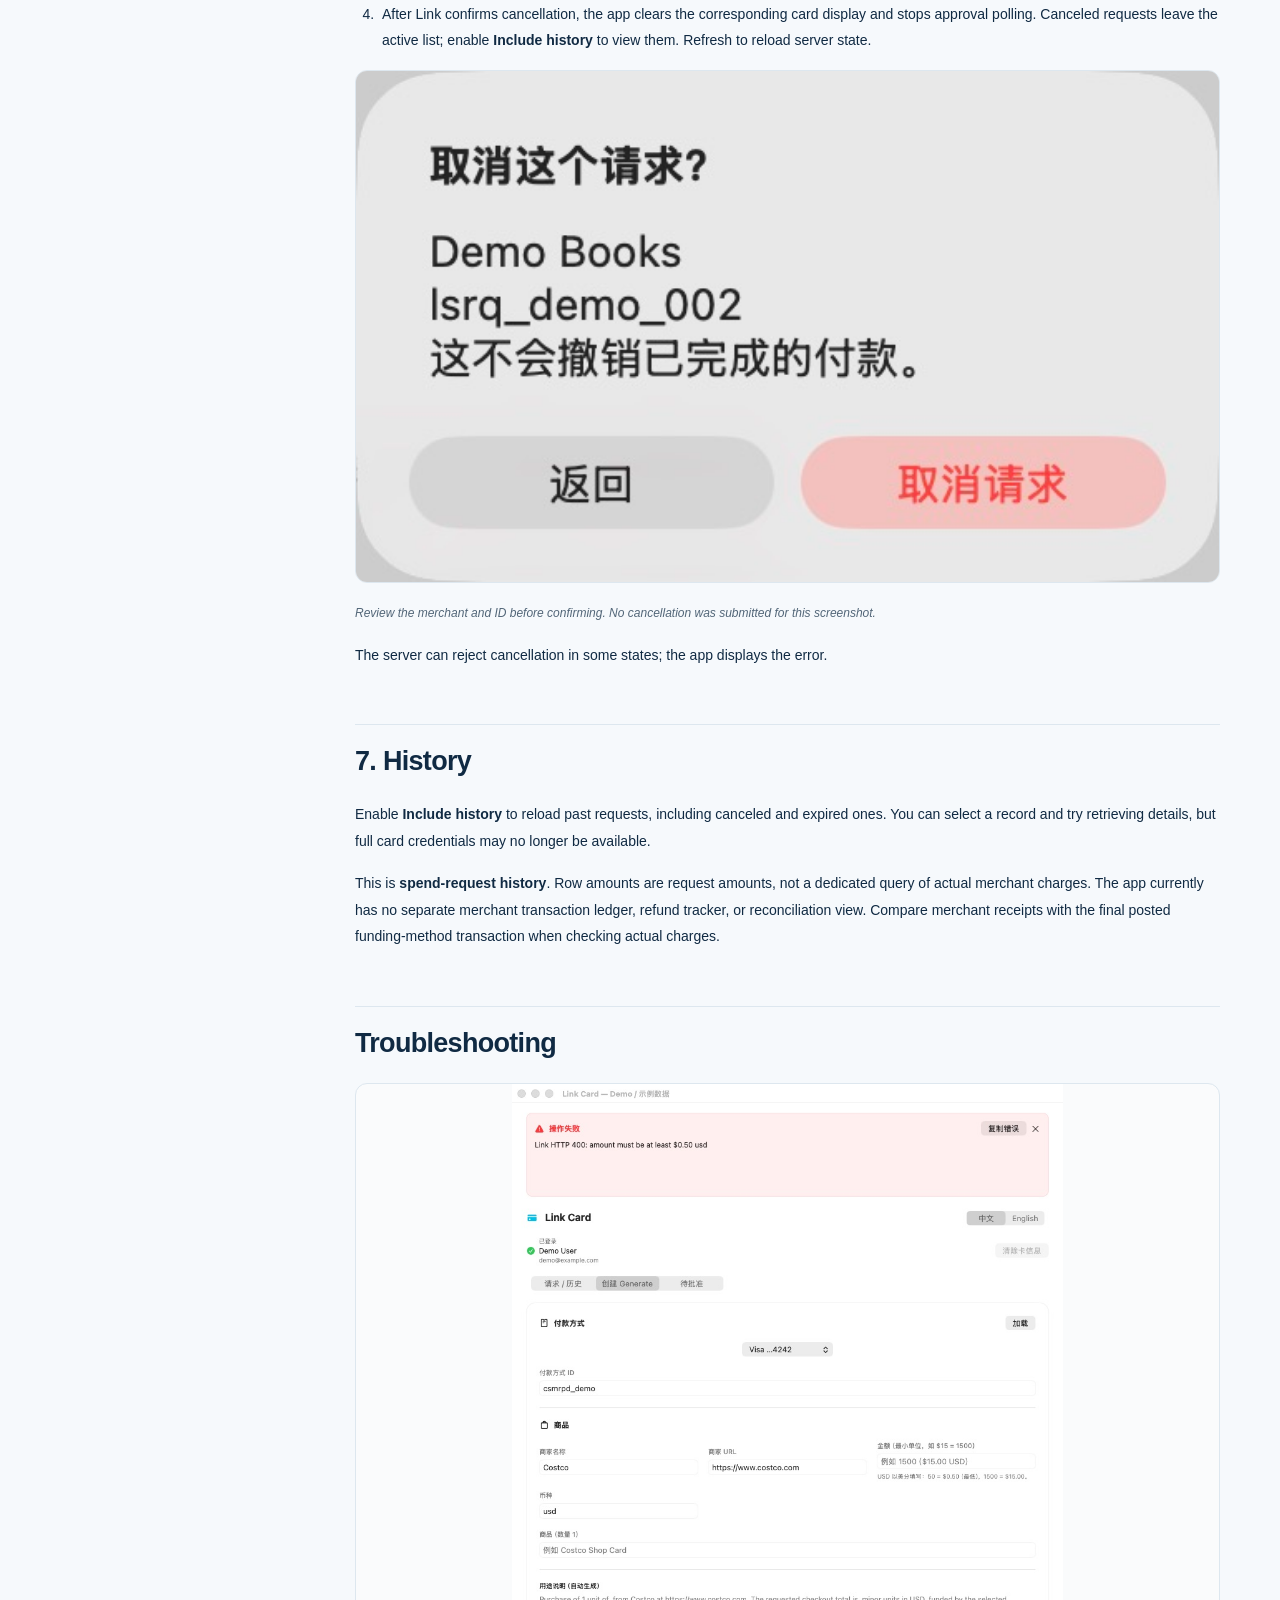
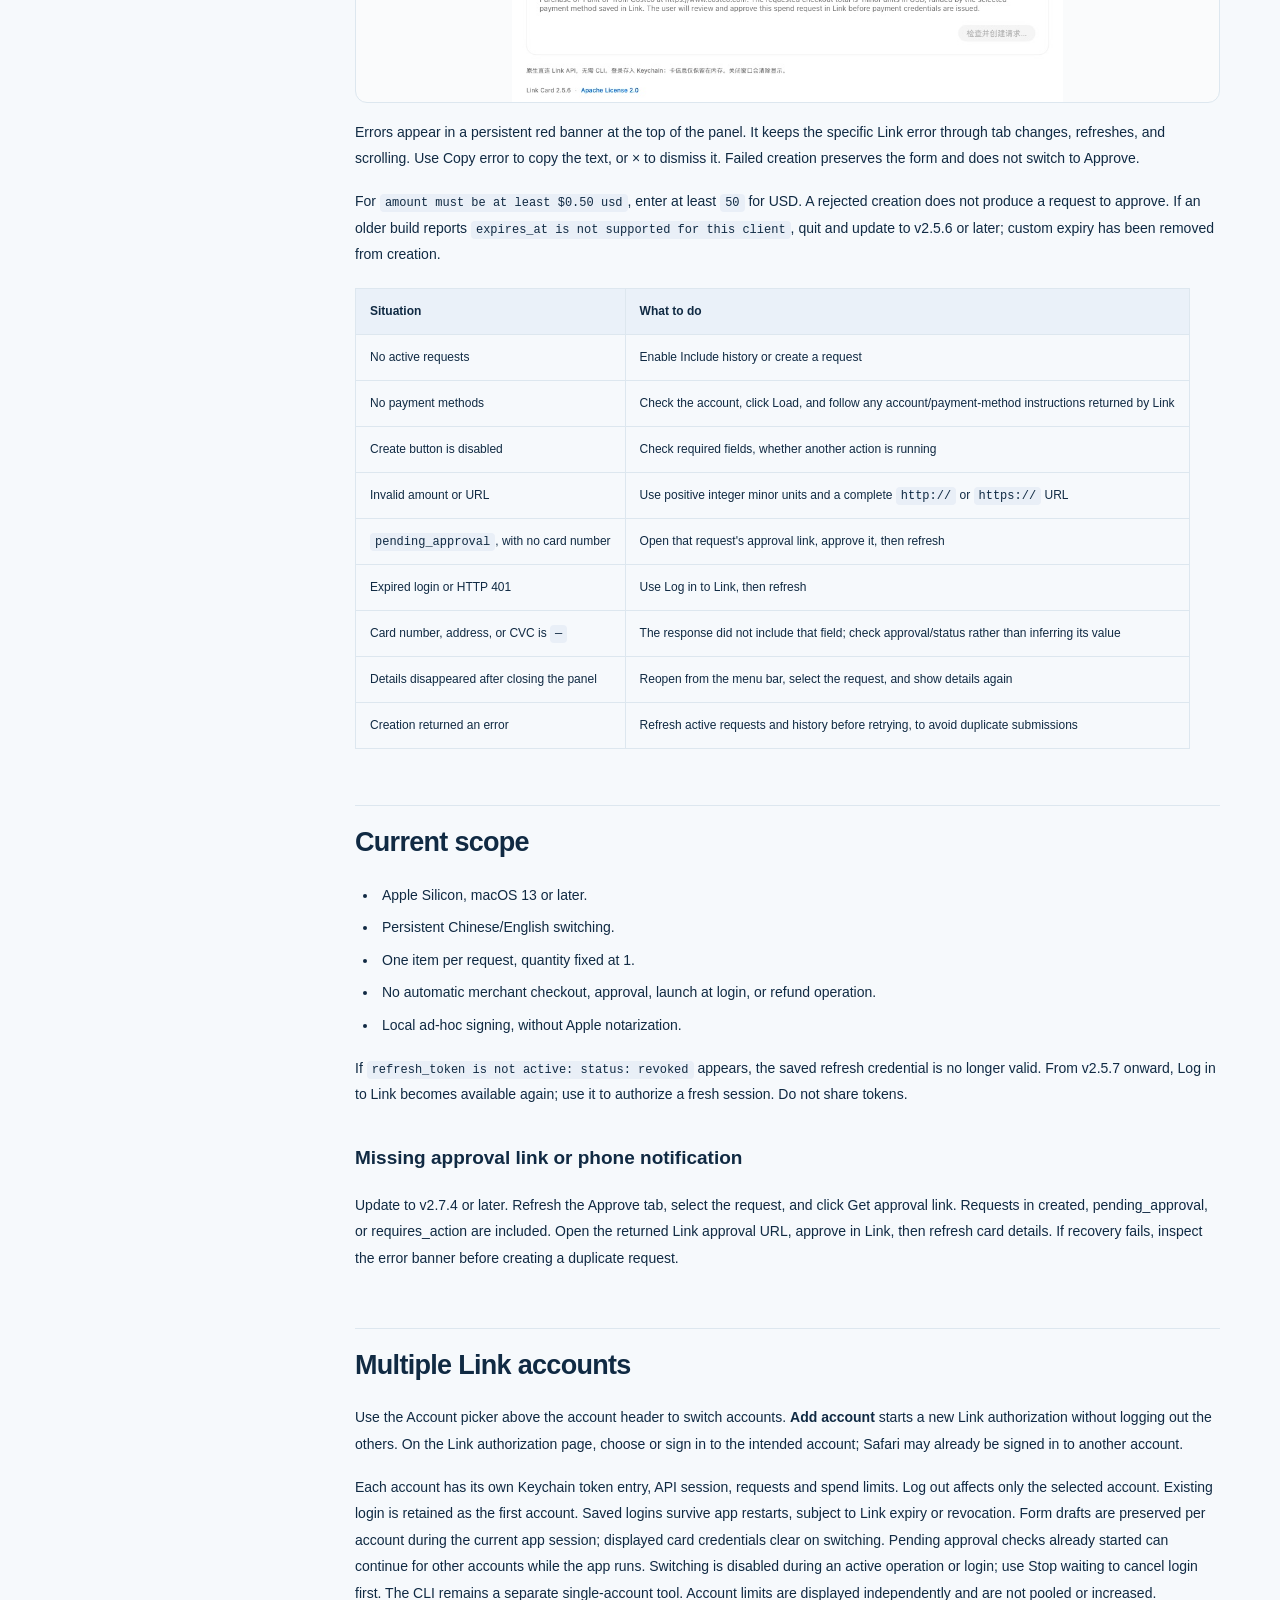
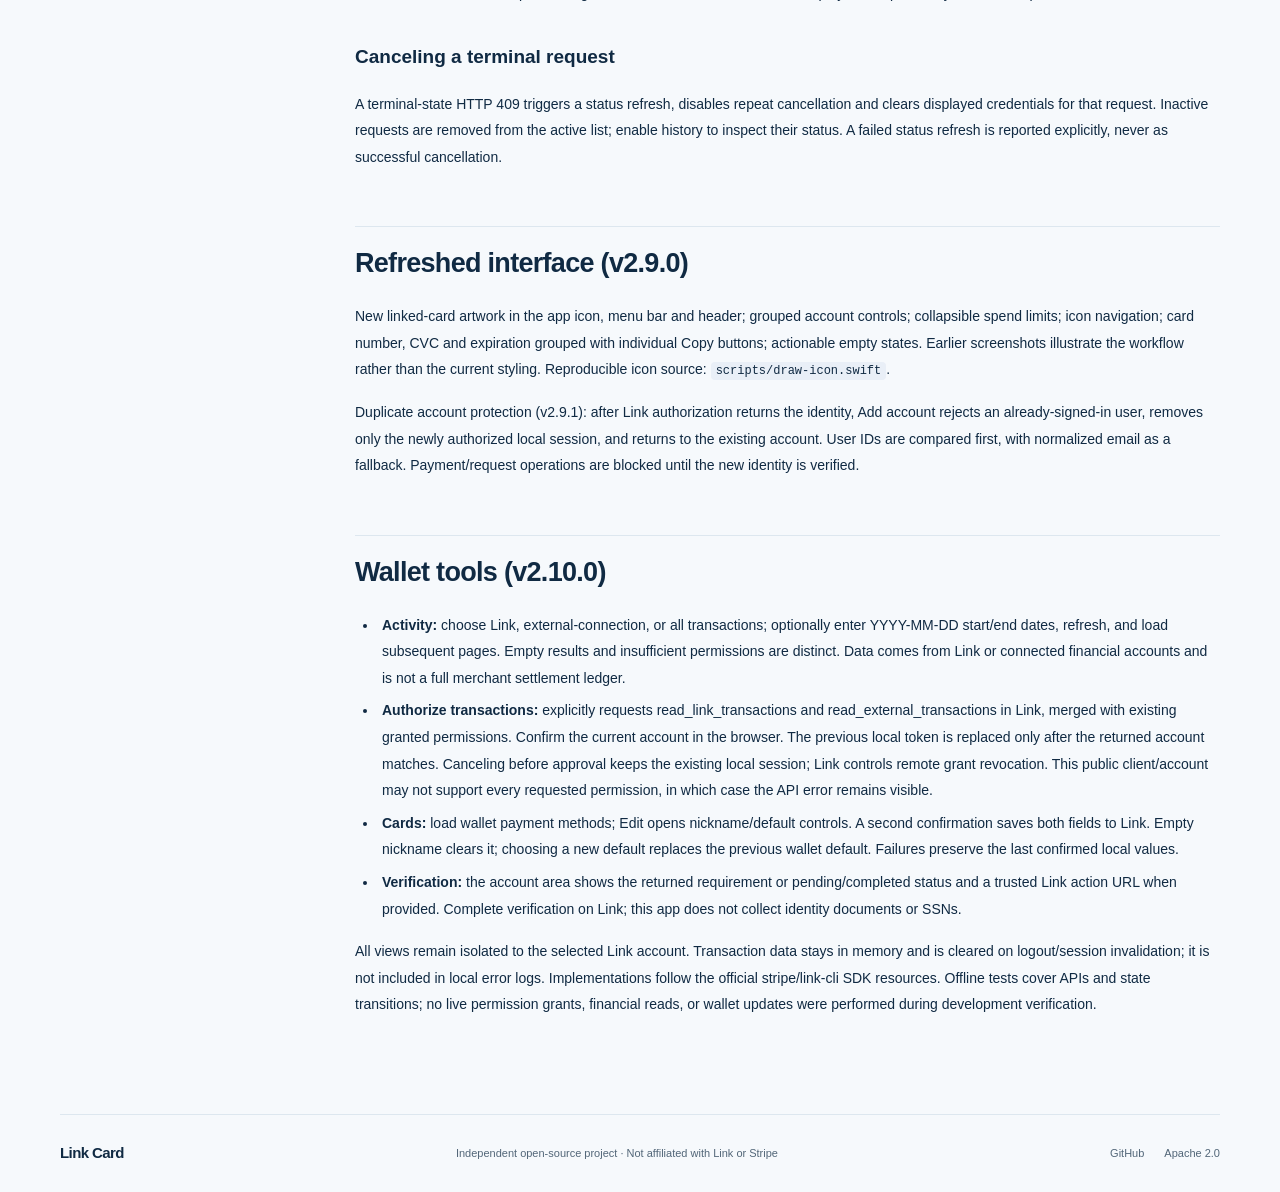
==== commit 32a65286: "Add transaction activity, wallet payment method editing and verification status" ====
--- a/docs/guide.en.html
+++ b/docs/guide.en.html
@@ -37,6 +37,7 @@
 </ul>
 </li>
 <li><a href="#refreshed-interface-v290">Refreshed interface (v2.9.0)</a></li>
+<li><a href="#wallet-tools-v2100">Wallet tools (v2.10.0)</a></li>
 </ul>
 </div>
 </aside><article id="article" class="guide-article"><p>Link Card is a macOS menu-bar app for creating Link spend requests, retrieving approved virtual card details, and canceling requests. It does not place merchant orders or submit merchant checkout forms for you.</p>
@@ -321,6 +322,14 @@
 <p>A terminal-state HTTP 409 triggers a status refresh, disables repeat cancellation and clears displayed credentials for that request. Inactive requests are removed from the active list; enable history to inspect their status. A failed status refresh is reported explicitly, never as successful cancellation.</p>
 <h2 id="refreshed-interface-v290">Refreshed interface (v2.9.0)</h2>
 <p>New linked-card artwork in the app icon, menu bar and header; grouped account controls; collapsible spend limits; icon navigation; card number, CVC and expiration grouped with individual Copy buttons; actionable empty states. Earlier screenshots illustrate the workflow rather than the current styling. Reproducible icon source: <code>scripts/draw-icon.swift</code>.</p>
-<p>Duplicate account protection (v2.9.1): after Link authorization returns the identity, Add account rejects an already-signed-in user, removes only the newly authorized local session, and returns to the existing account. User IDs are compared first, with normalized email as a fallback. Payment/request operations are blocked until the new identity is verified.</p></article></main>
+<p>Duplicate account protection (v2.9.1): after Link authorization returns the identity, Add account rejects an already-signed-in user, removes only the newly authorized local session, and returns to the existing account. User IDs are compared first, with normalized email as a fallback. Payment/request operations are blocked until the new identity is verified.</p>
+<h2 id="wallet-tools-v2100">Wallet tools (v2.10.0)</h2>
+<ul>
+<li><strong>Activity:</strong> choose Link, external-connection, or all transactions; optionally enter YYYY-MM-DD start/end dates, refresh, and load subsequent pages. Empty results and insufficient permissions are distinct. Data comes from Link or connected financial accounts and is not a full merchant settlement ledger.</li>
+<li><strong>Authorize transactions:</strong> explicitly requests read_link_transactions and read_external_transactions in Link, merged with existing granted permissions. Confirm the current account in the browser. The previous local token is replaced only after the returned account matches. Canceling before approval keeps the existing local session; Link controls remote grant revocation. This public client/account may not support every requested permission, in which case the API error remains visible.</li>
+<li><strong>Cards:</strong> load wallet payment methods; Edit opens nickname/default controls. A second confirmation saves both fields to Link. Empty nickname clears it; choosing a new default replaces the previous wallet default. Failures preserve the last confirmed local values.</li>
+<li><strong>Verification:</strong> the account area shows the returned requirement or pending/completed status and a trusted Link action URL when provided. Complete verification on Link; this app does not collect identity documents or SSNs.</li>
+</ul>
+<p>All views remain isolated to the selected Link account. Transaction data stays in memory and is cleared on logout/session invalidation; it is not included in local error logs. Implementations follow the official stripe/link-cli SDK resources. Offline tests cover APIs and state transitions; no live permission grants, financial reads, or wallet updates were performed during development verification.</p></article></main>
 <footer class="footer wrap"><a class="brand" href="index.html">Link Card</a><p>Independent open-source project · Not affiliated with Link or Stripe</p><div><a href="https://github.com/Papersboys/card-generator">GitHub</a><a href="https://github.com/Papersboys/card-generator/blob/main/LICENSE">Apache 2.0</a></div></footer>
 </body></html>
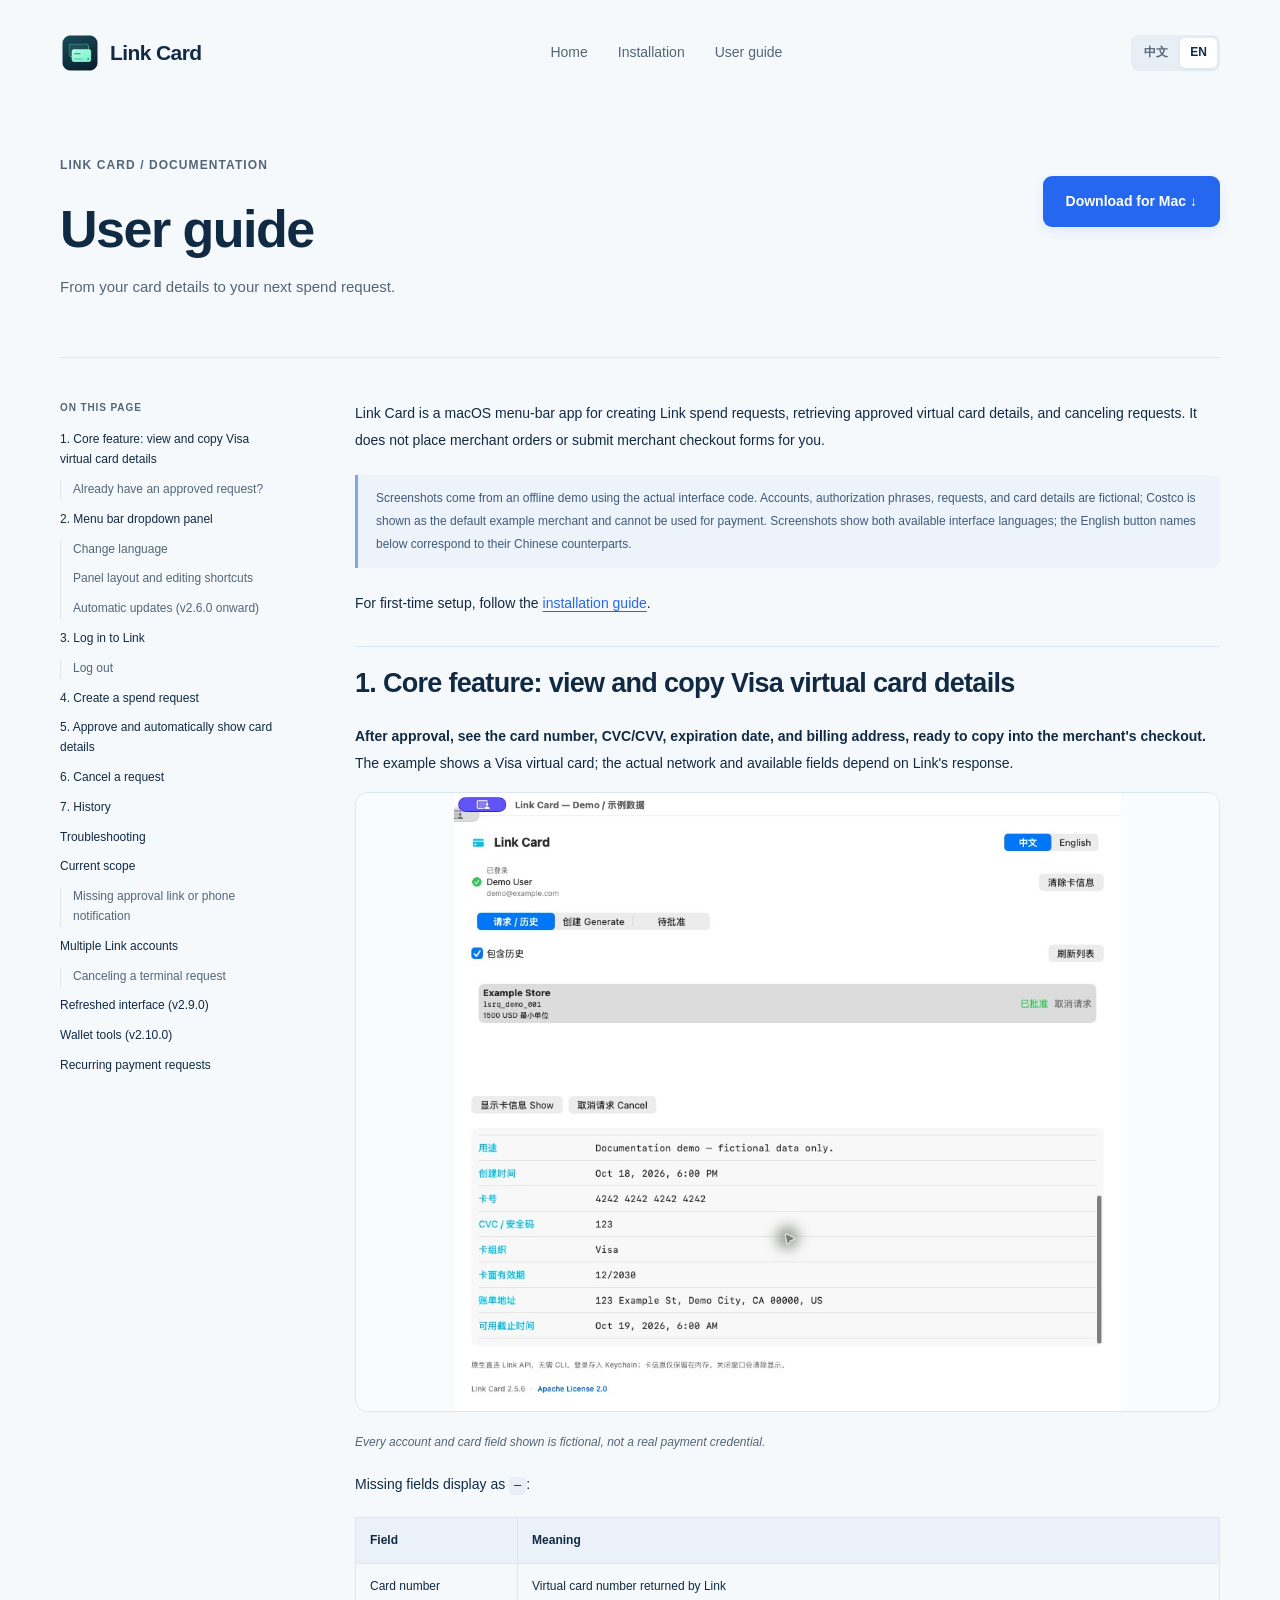
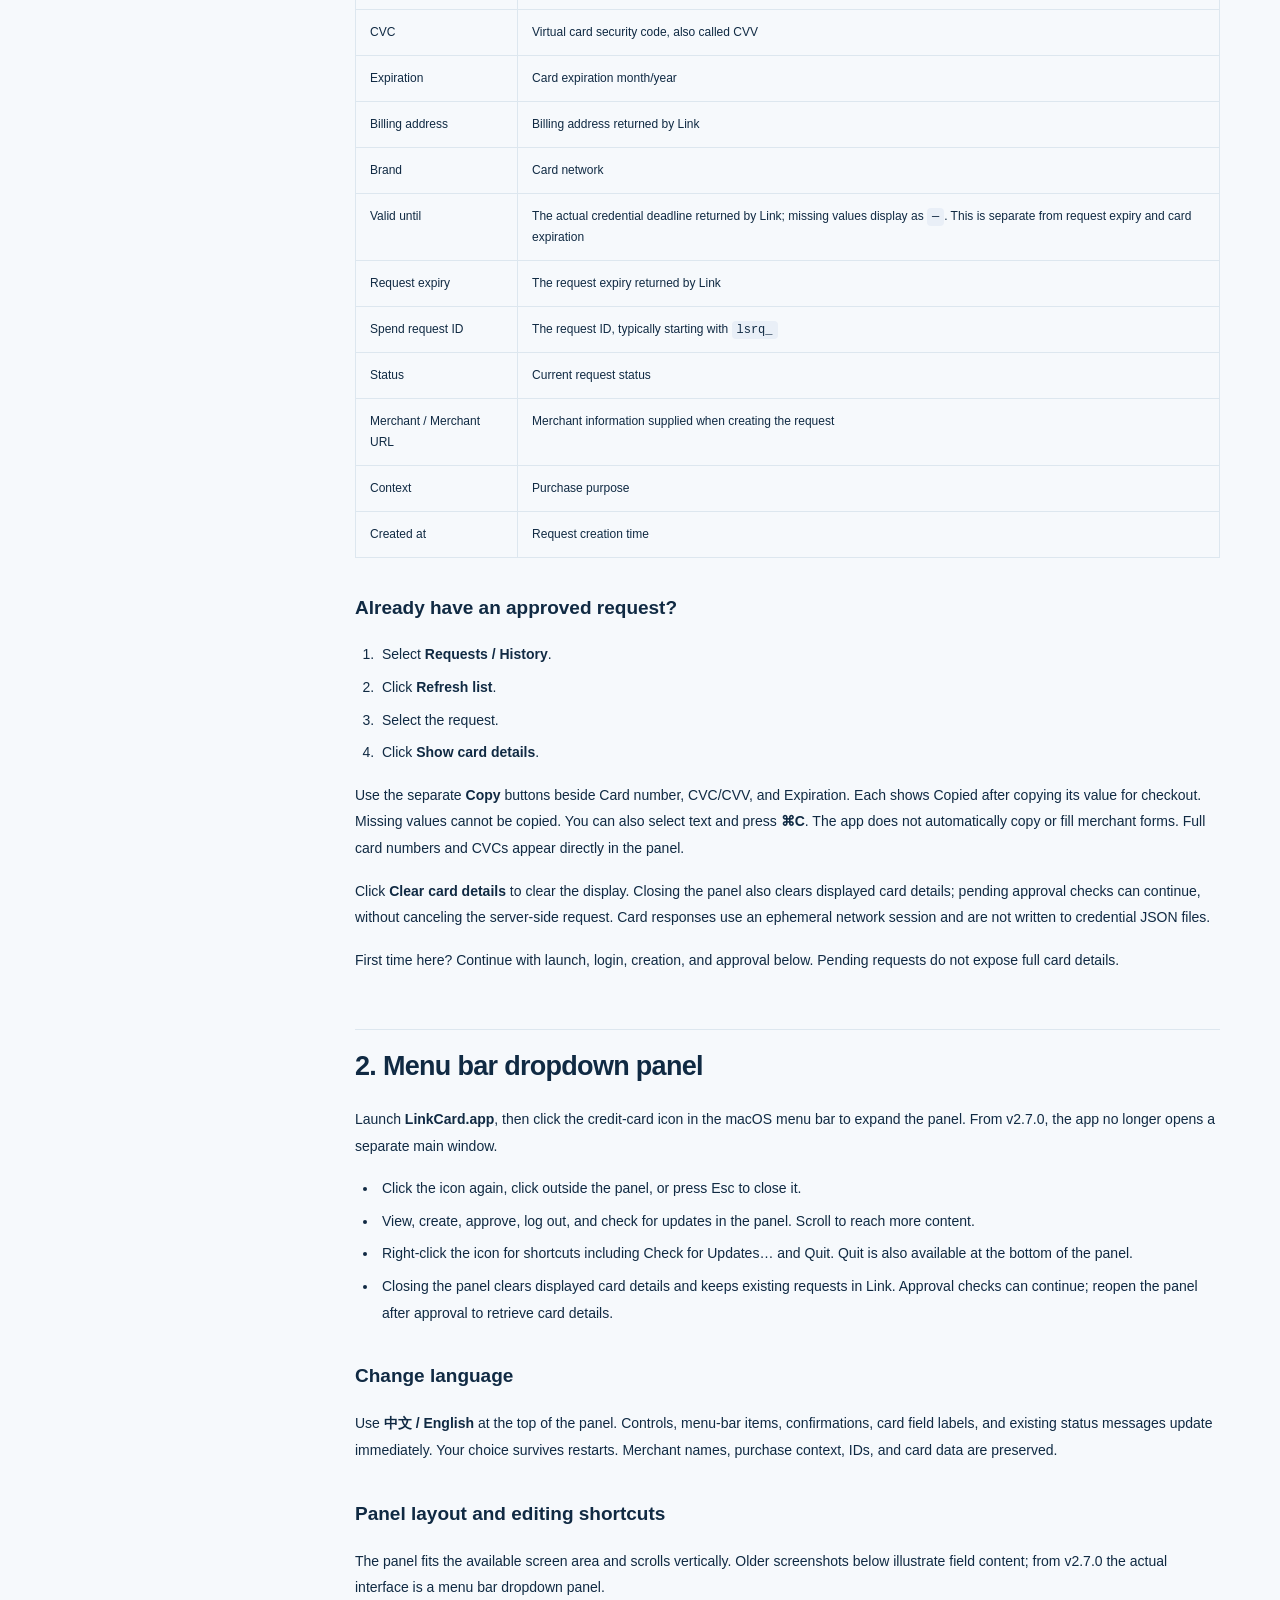
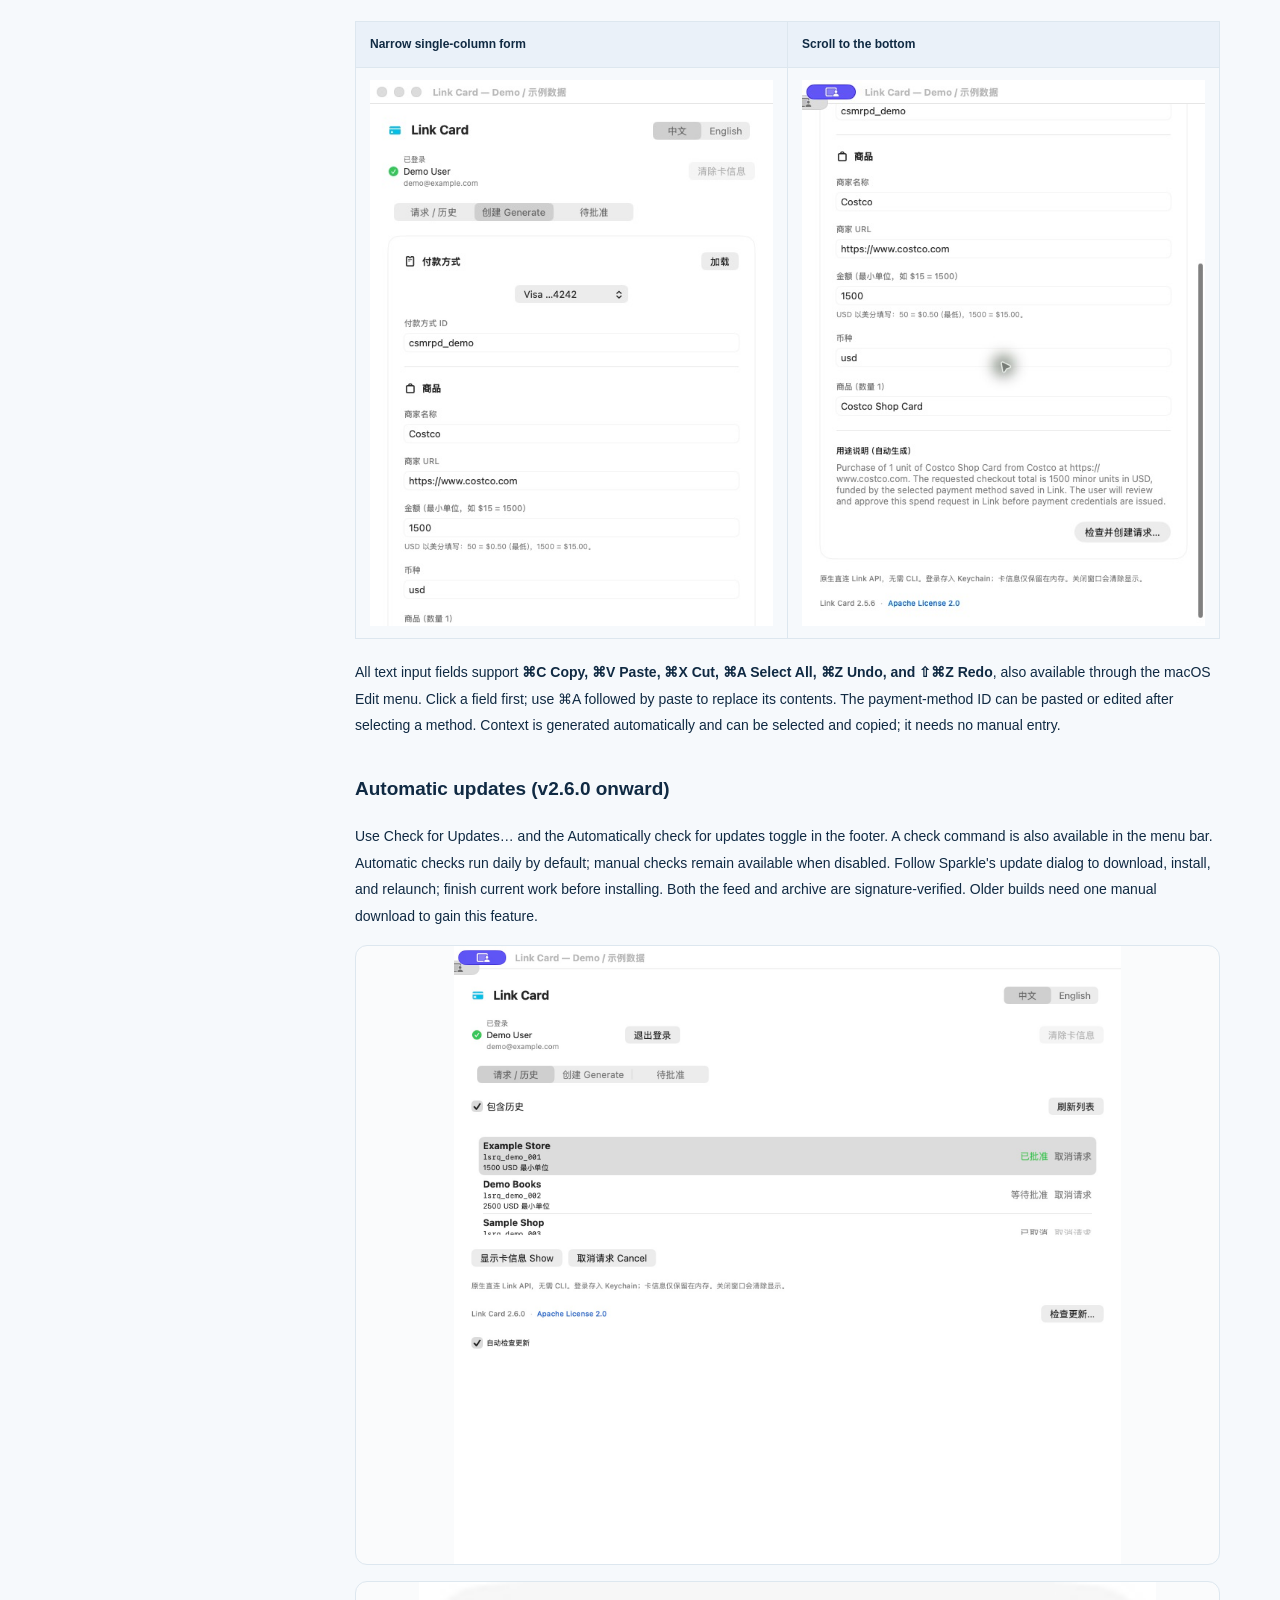
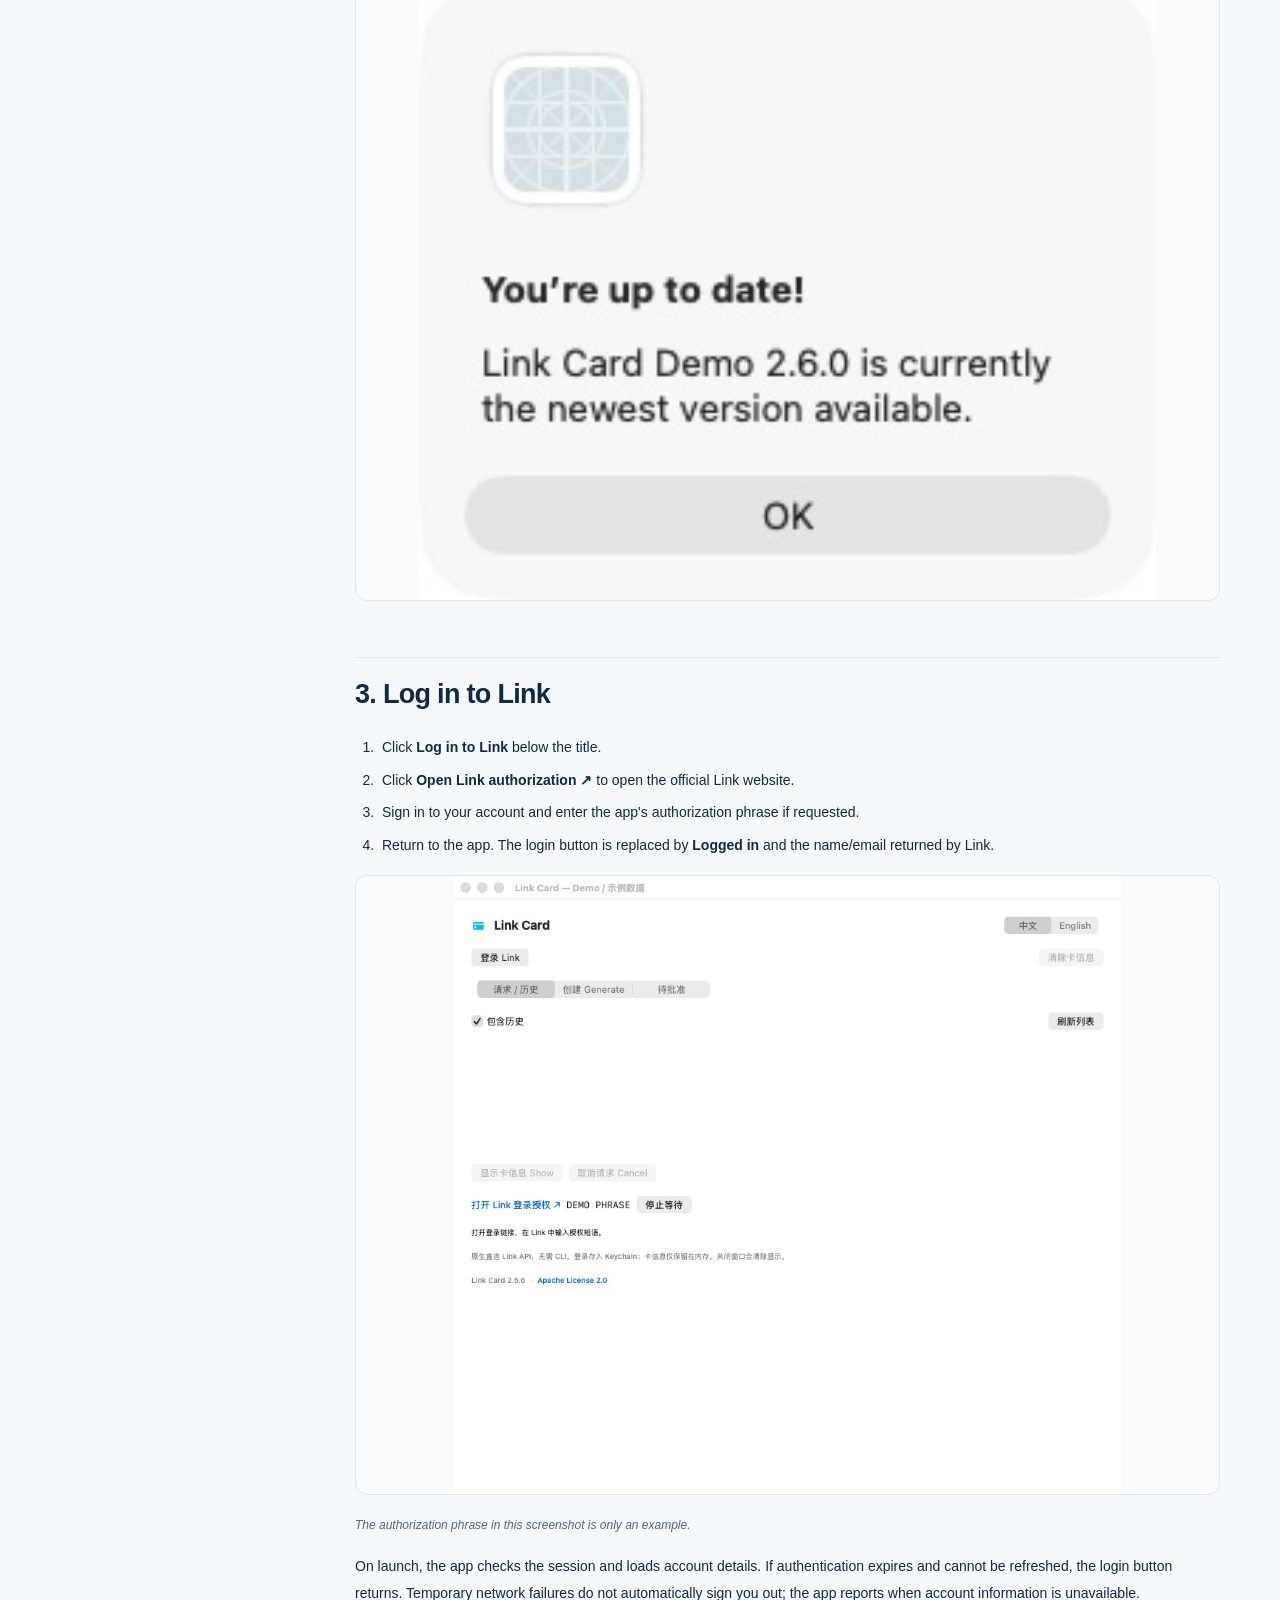
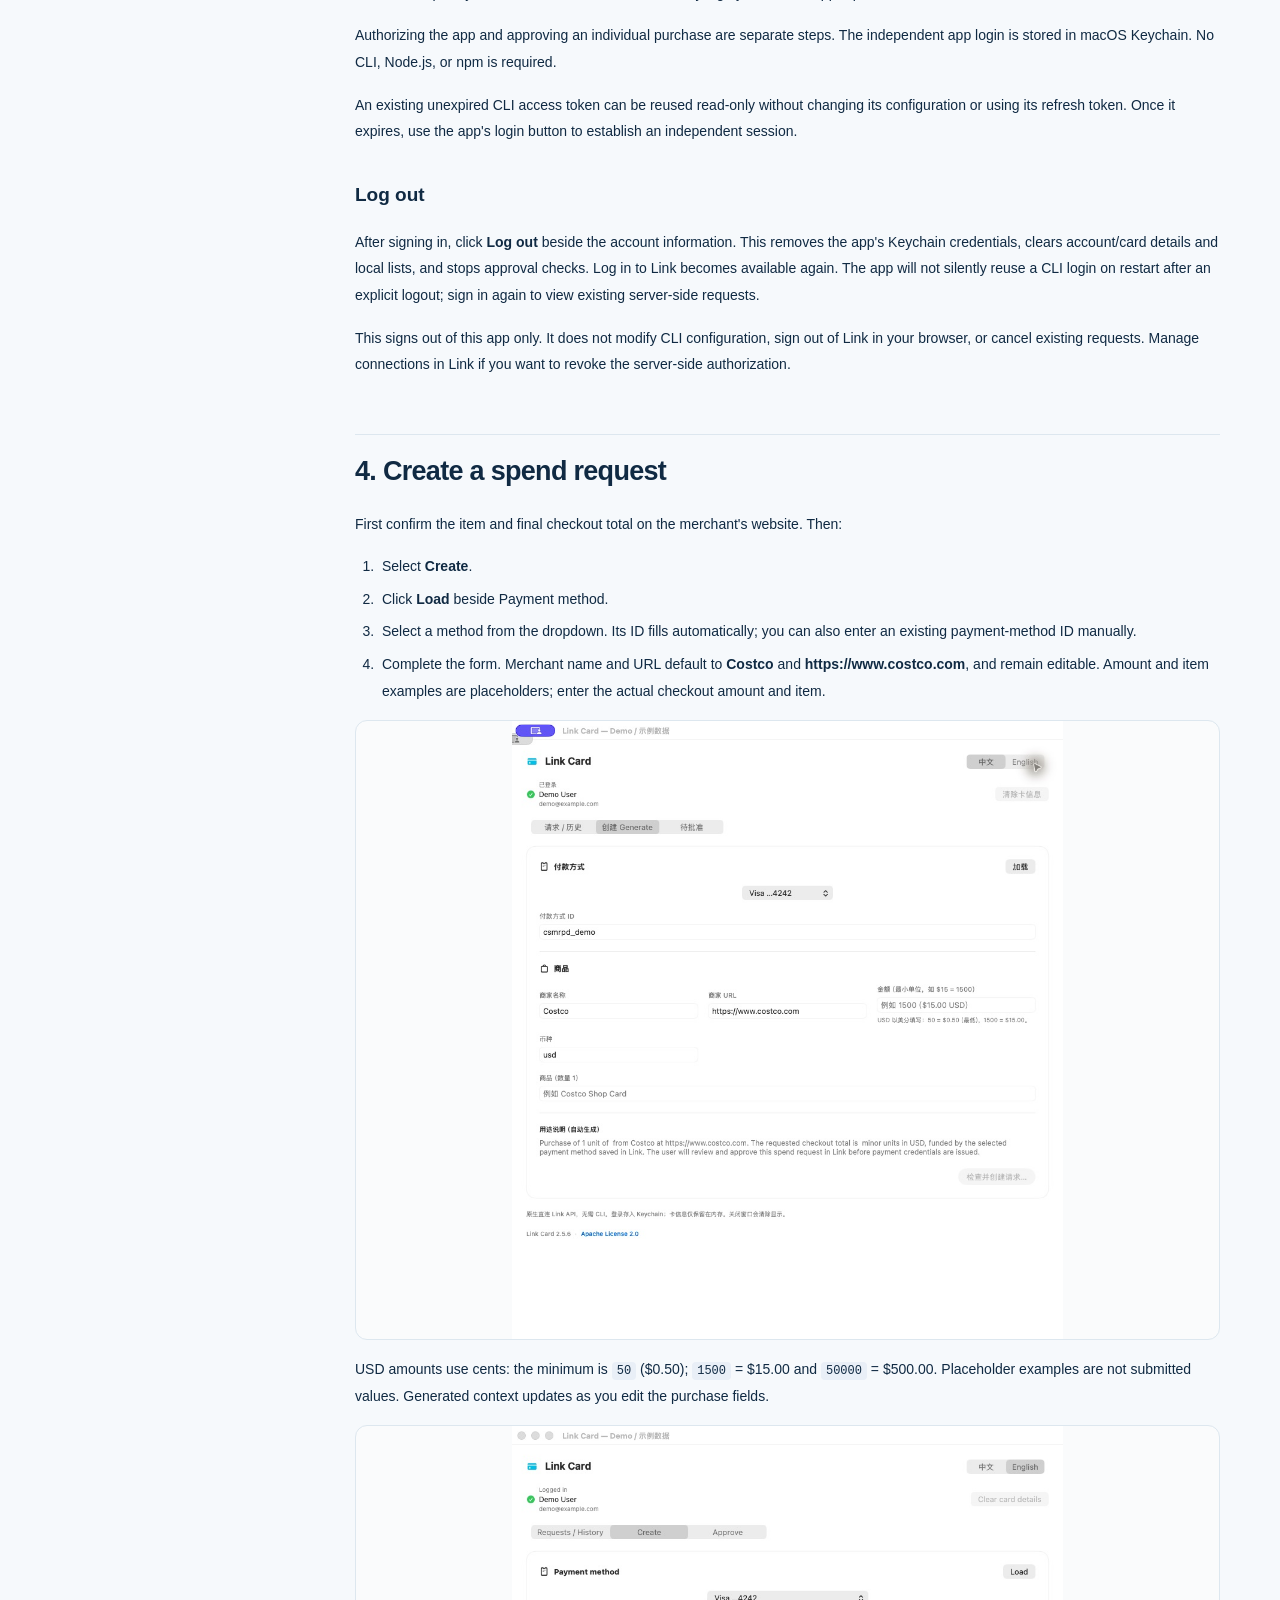
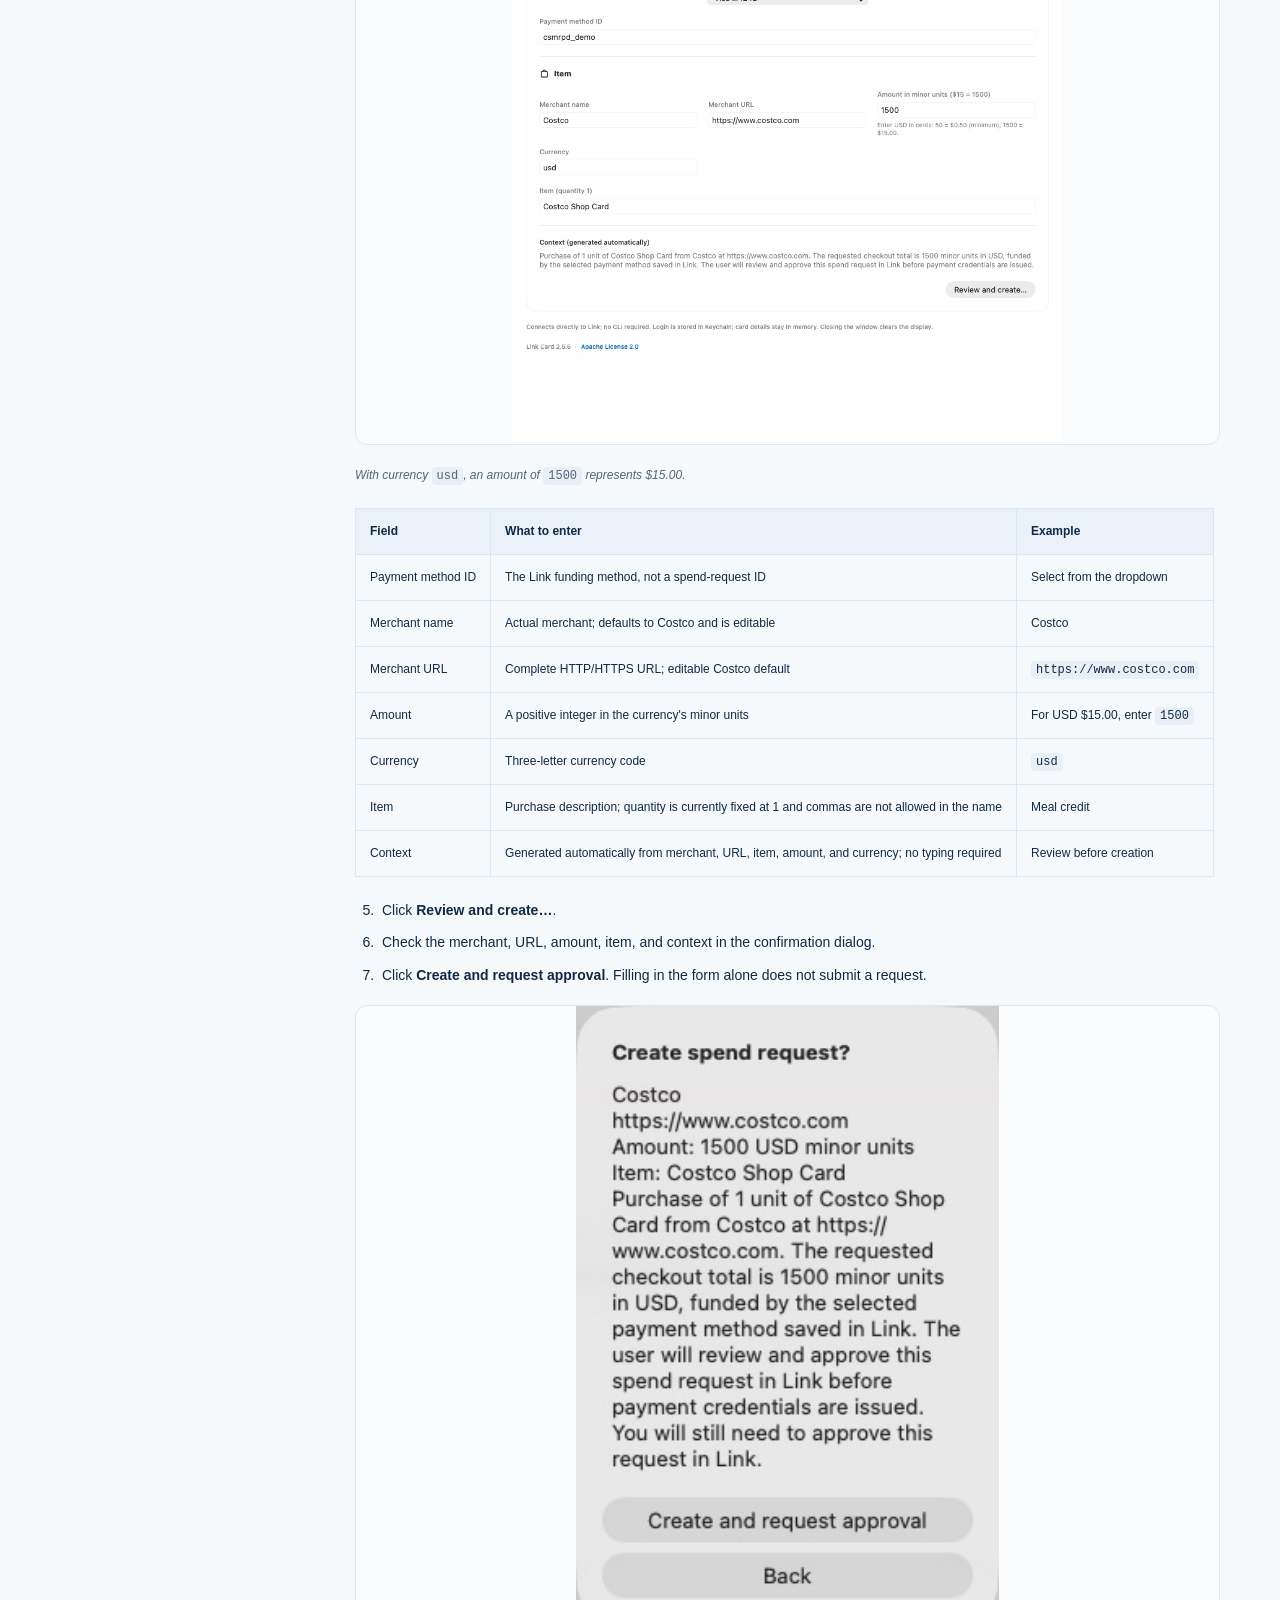
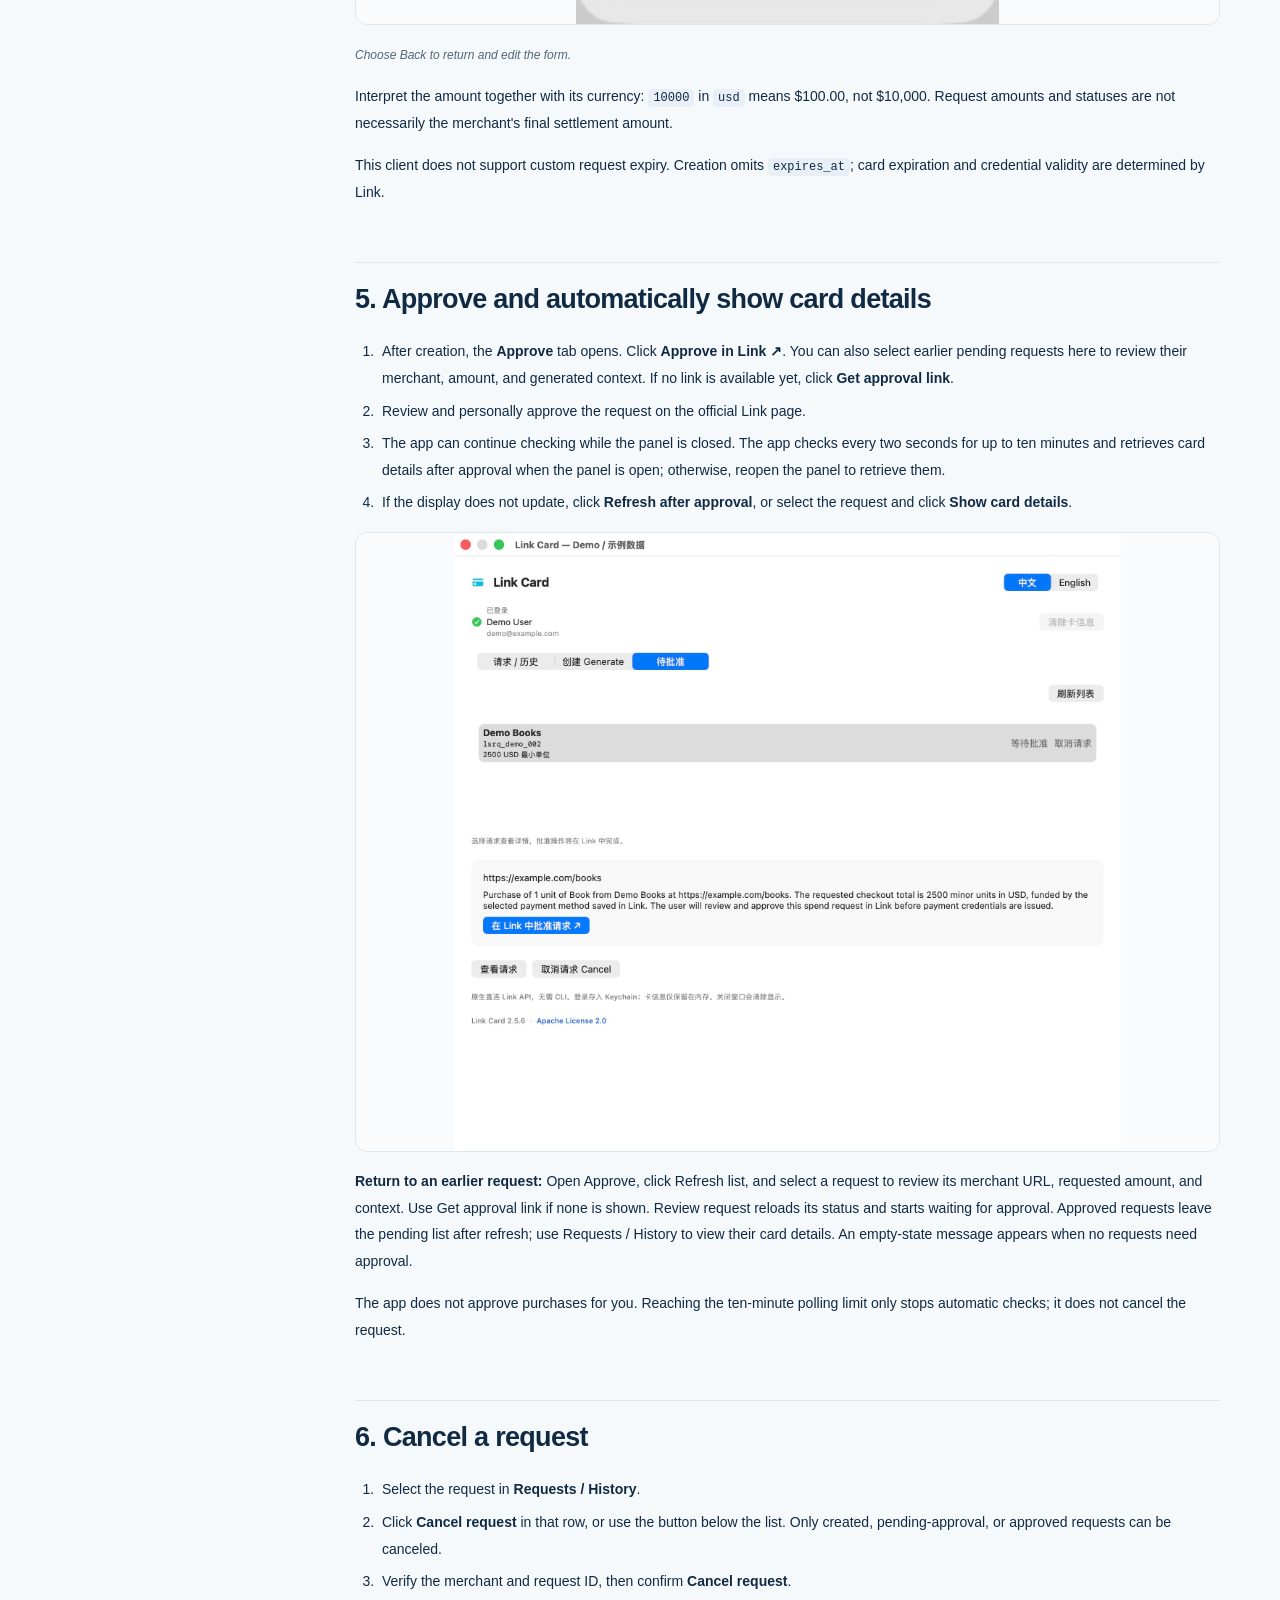
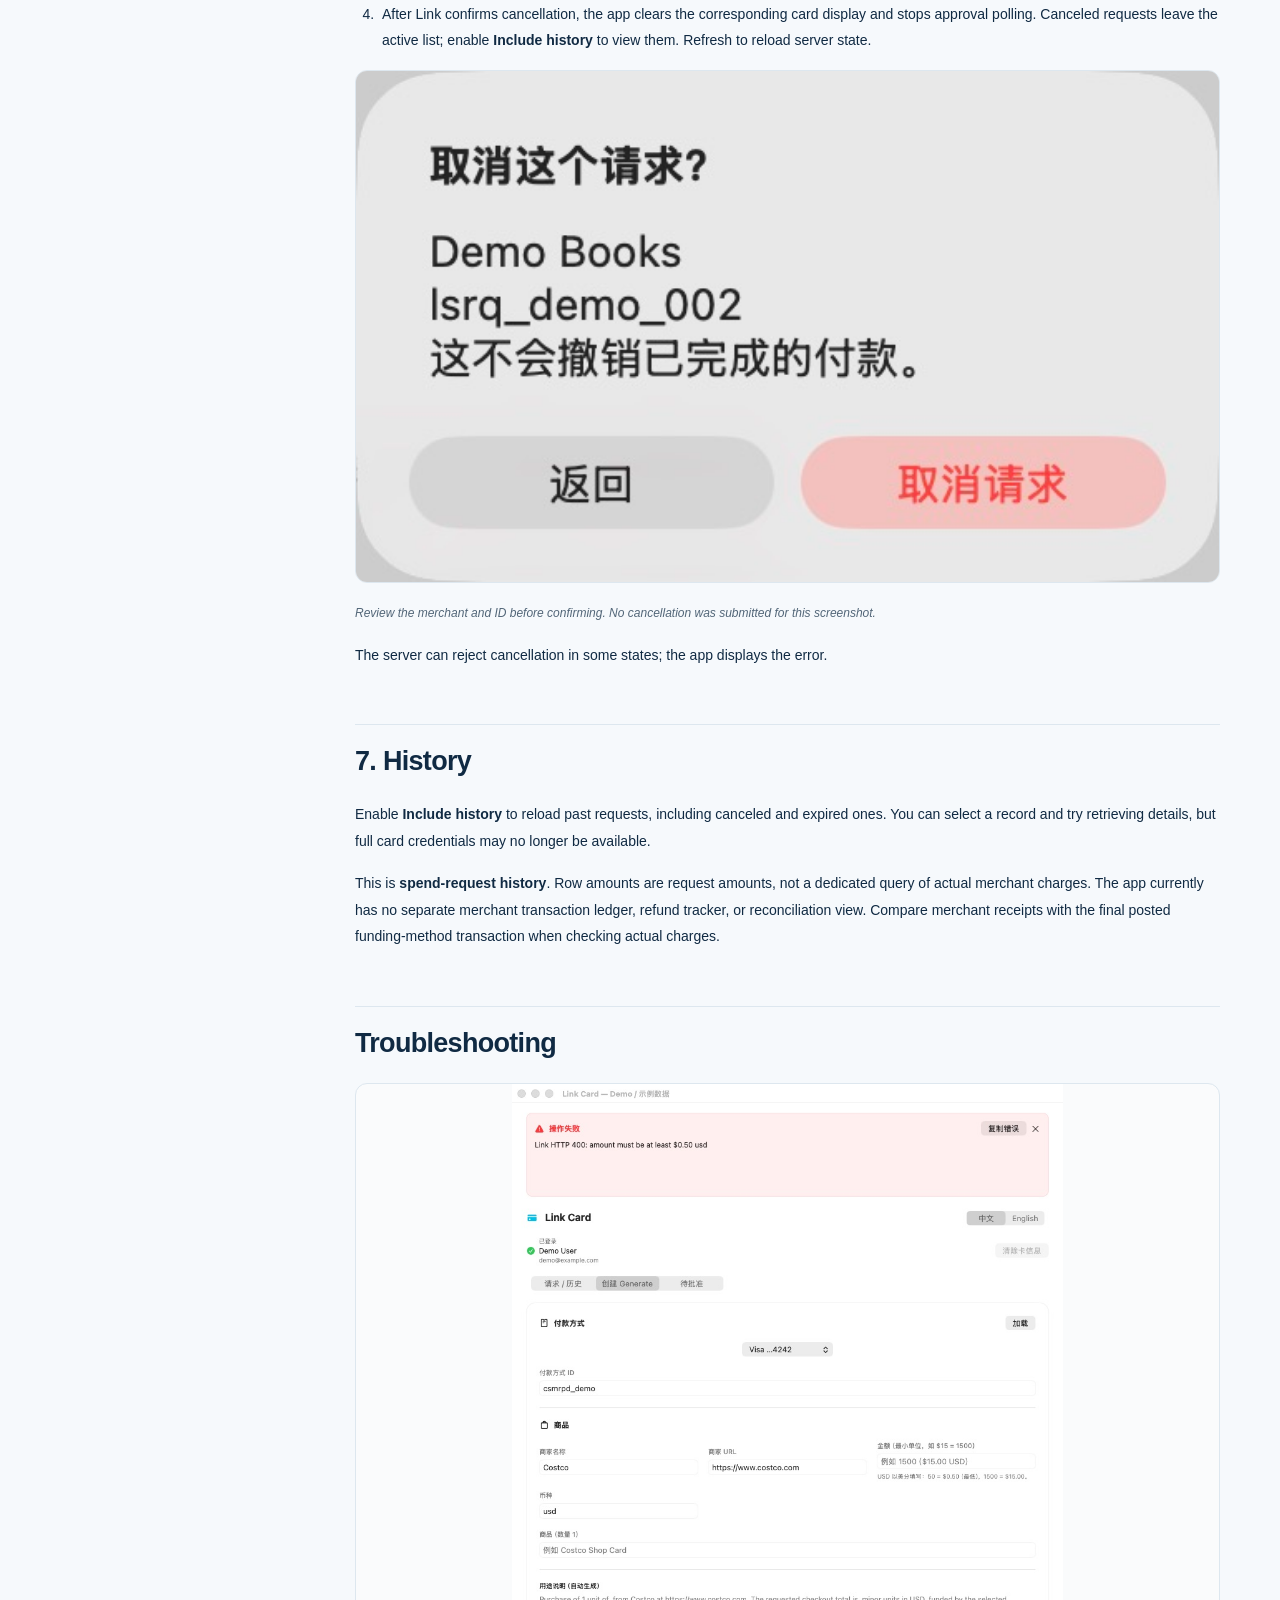
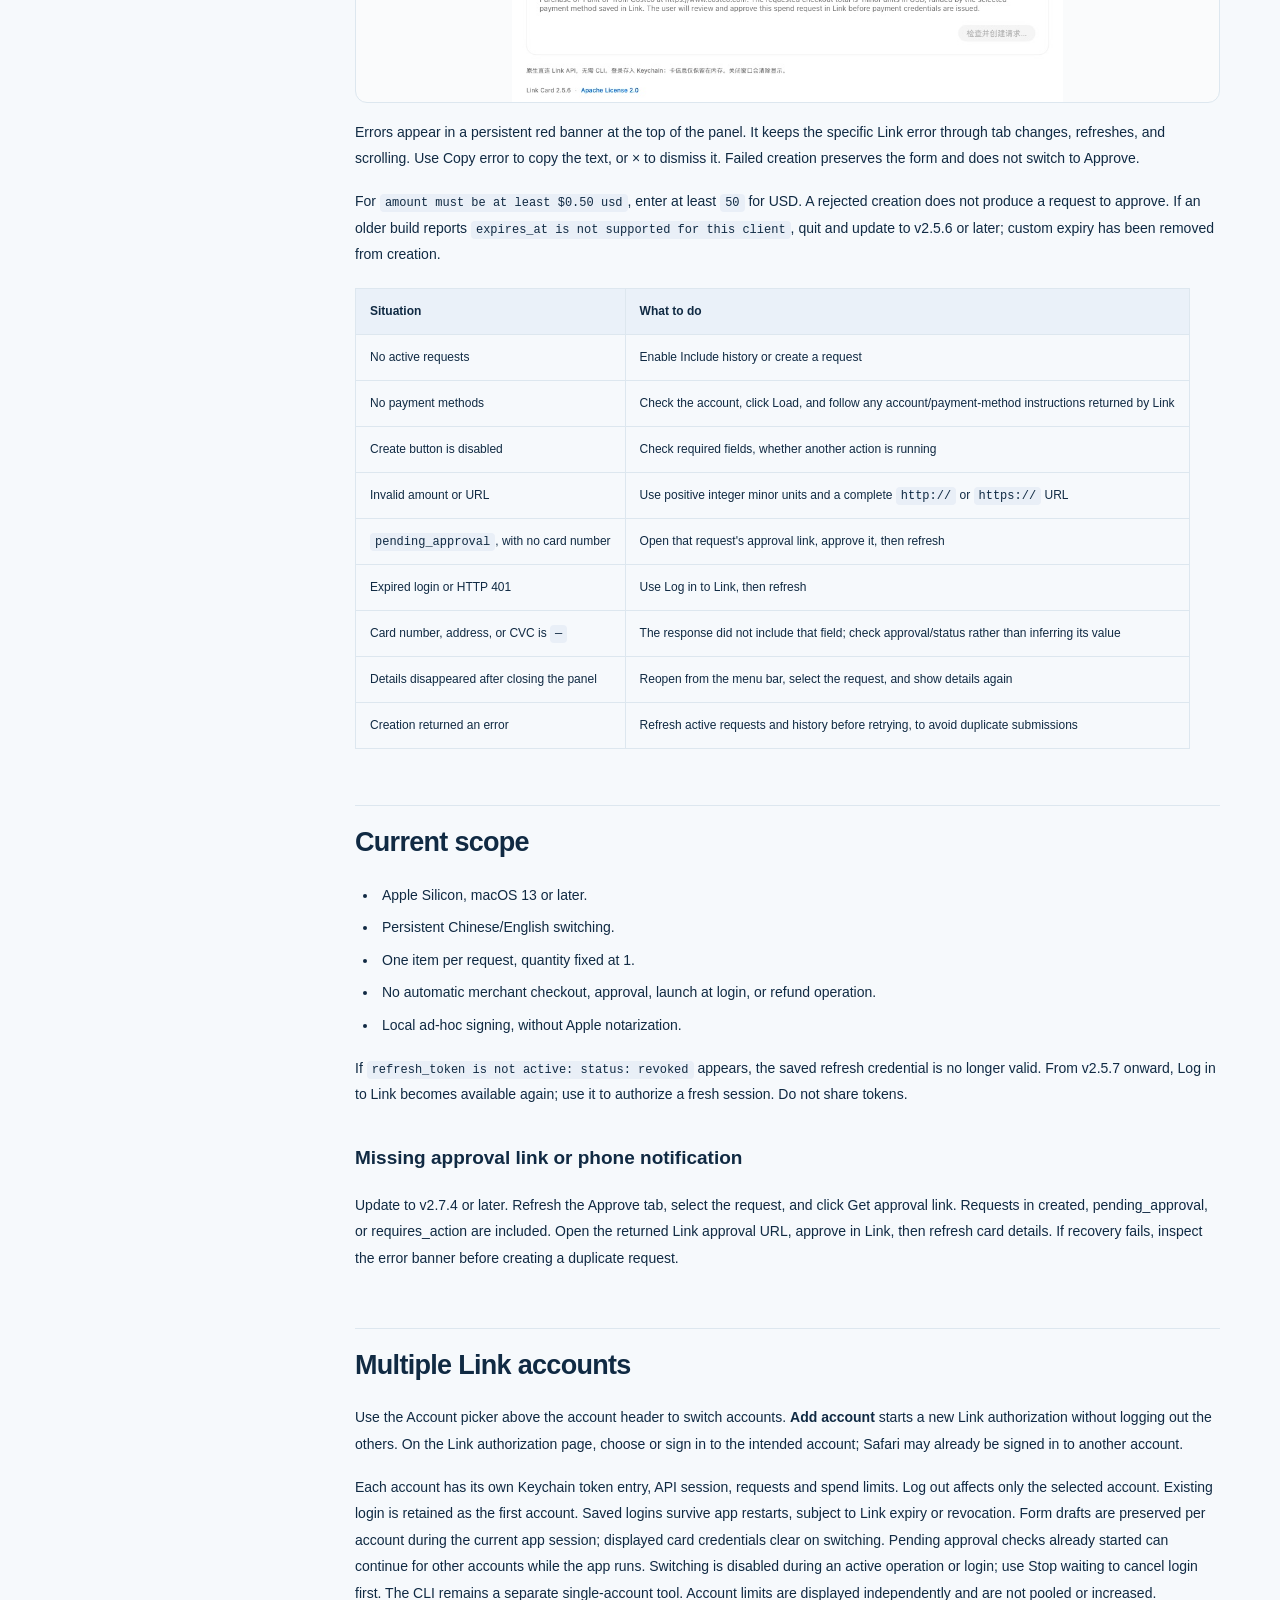
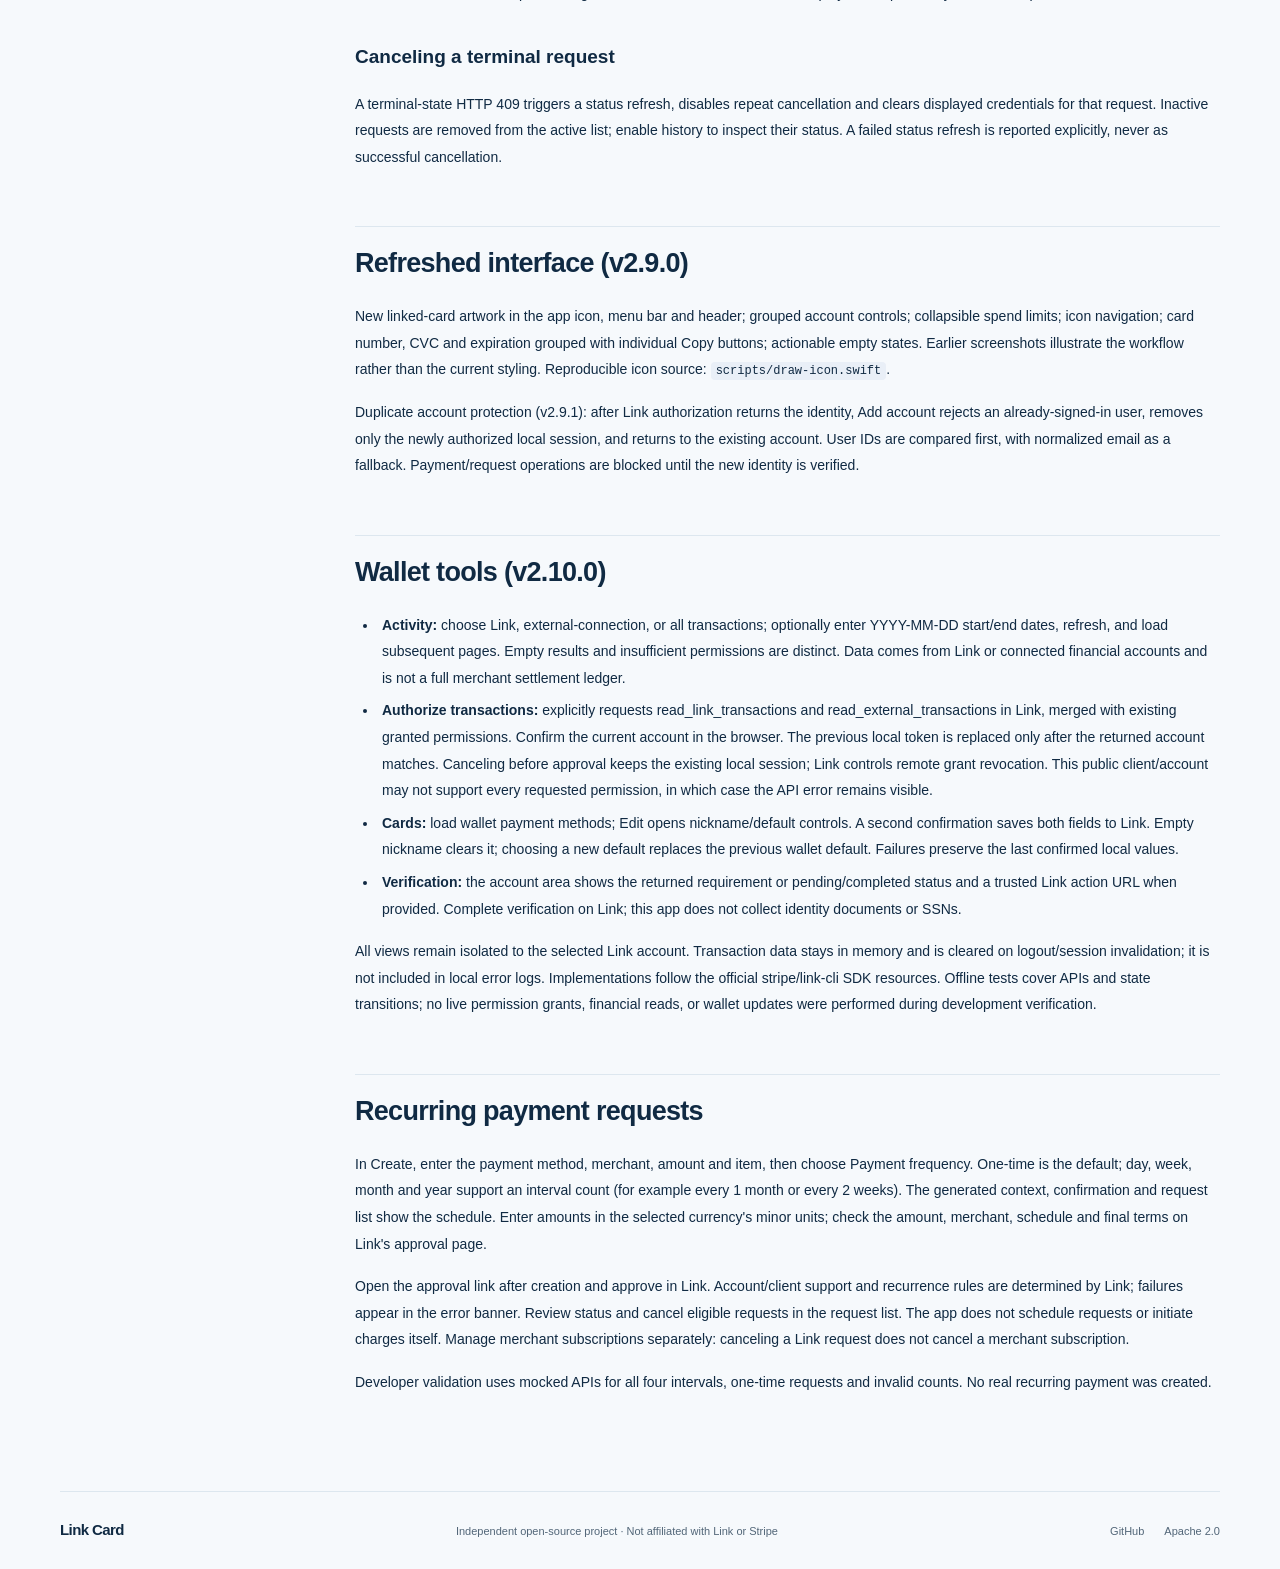
==== commit 62aa626b: "Add recurring spend request schedules with approval and bilingual guides" ====
--- a/docs/guide.en.html
+++ b/docs/guide.en.html
@@ -38,6 +38,7 @@
 </li>
 <li><a href="#refreshed-interface-v290">Refreshed interface (v2.9.0)</a></li>
 <li><a href="#wallet-tools-v2100">Wallet tools (v2.10.0)</a></li>
+<li><a href="#recurring-payment-requests">Recurring payment requests</a></li>
 </ul>
 </div>
 </aside><article id="article" class="guide-article"><p>Link Card is a macOS menu-bar app for creating Link spend requests, retrieving approved virtual card details, and canceling requests. It does not place merchant orders or submit merchant checkout forms for you.</p>
@@ -330,6 +331,10 @@
 <li><strong>Cards:</strong> load wallet payment methods; Edit opens nickname/default controls. A second confirmation saves both fields to Link. Empty nickname clears it; choosing a new default replaces the previous wallet default. Failures preserve the last confirmed local values.</li>
 <li><strong>Verification:</strong> the account area shows the returned requirement or pending/completed status and a trusted Link action URL when provided. Complete verification on Link; this app does not collect identity documents or SSNs.</li>
 </ul>
-<p>All views remain isolated to the selected Link account. Transaction data stays in memory and is cleared on logout/session invalidation; it is not included in local error logs. Implementations follow the official stripe/link-cli SDK resources. Offline tests cover APIs and state transitions; no live permission grants, financial reads, or wallet updates were performed during development verification.</p></article></main>
+<p>All views remain isolated to the selected Link account. Transaction data stays in memory and is cleared on logout/session invalidation; it is not included in local error logs. Implementations follow the official stripe/link-cli SDK resources. Offline tests cover APIs and state transitions; no live permission grants, financial reads, or wallet updates were performed during development verification.</p>
+<h2 id="recurring-payment-requests">Recurring payment requests</h2>
+<p>In Create, enter the payment method, merchant, amount and item, then choose Payment frequency. One-time is the default; day, week, month and year support an interval count (for example every 1 month or every 2 weeks). The generated context, confirmation and request list show the schedule. Enter amounts in the selected currency's minor units; check the amount, merchant, schedule and final terms on Link's approval page.</p>
+<p>Open the approval link after creation and approve in Link. Account/client support and recurrence rules are determined by Link; failures appear in the error banner. Review status and cancel eligible requests in the request list. The app does not schedule requests or initiate charges itself. Manage merchant subscriptions separately: canceling a Link request does not cancel a merchant subscription.</p>
+<p>Developer validation uses mocked APIs for all four intervals, one-time requests and invalid counts. No real recurring payment was created.</p></article></main>
 <footer class="footer wrap"><a class="brand" href="index.html">Link Card</a><p>Independent open-source project · Not affiliated with Link or Stripe</p><div><a href="https://github.com/Papersboys/card-generator">GitHub</a><a href="https://github.com/Papersboys/card-generator/blob/main/LICENSE">Apache 2.0</a></div></footer>
 </body></html>
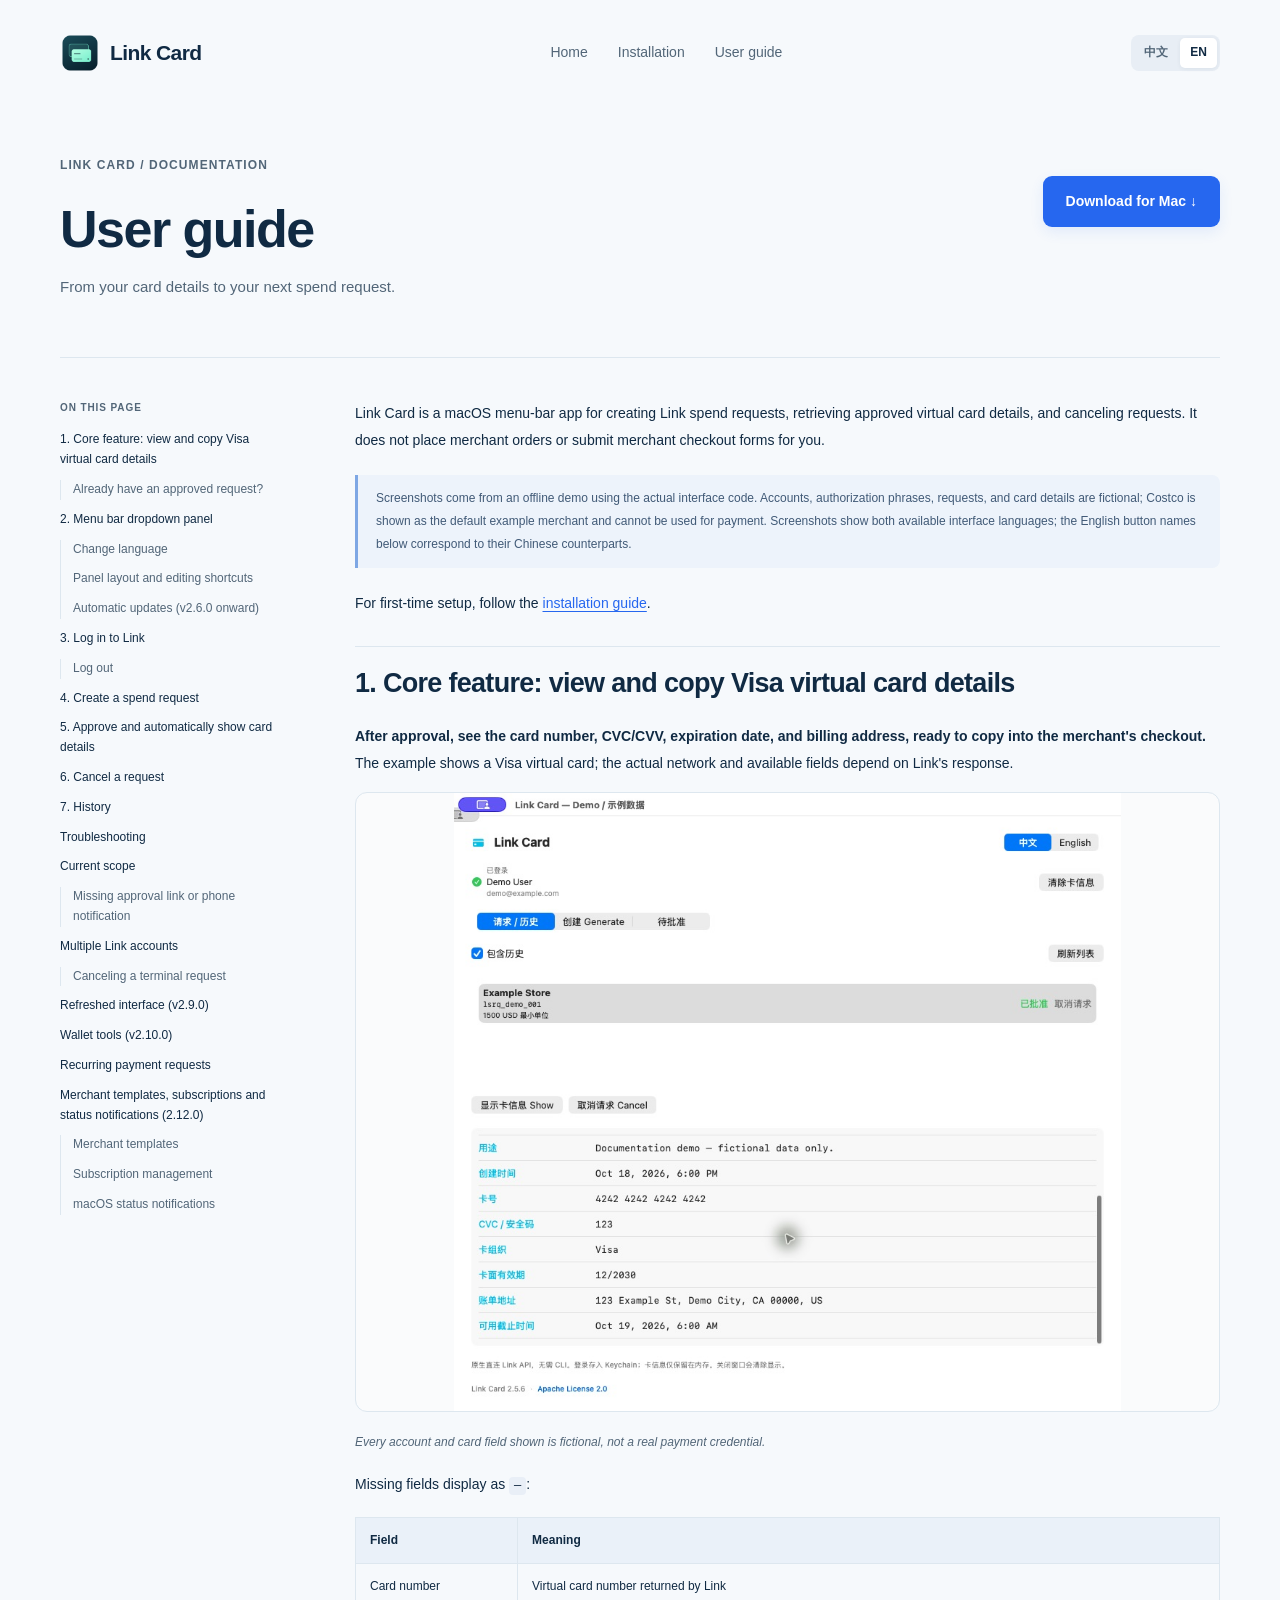
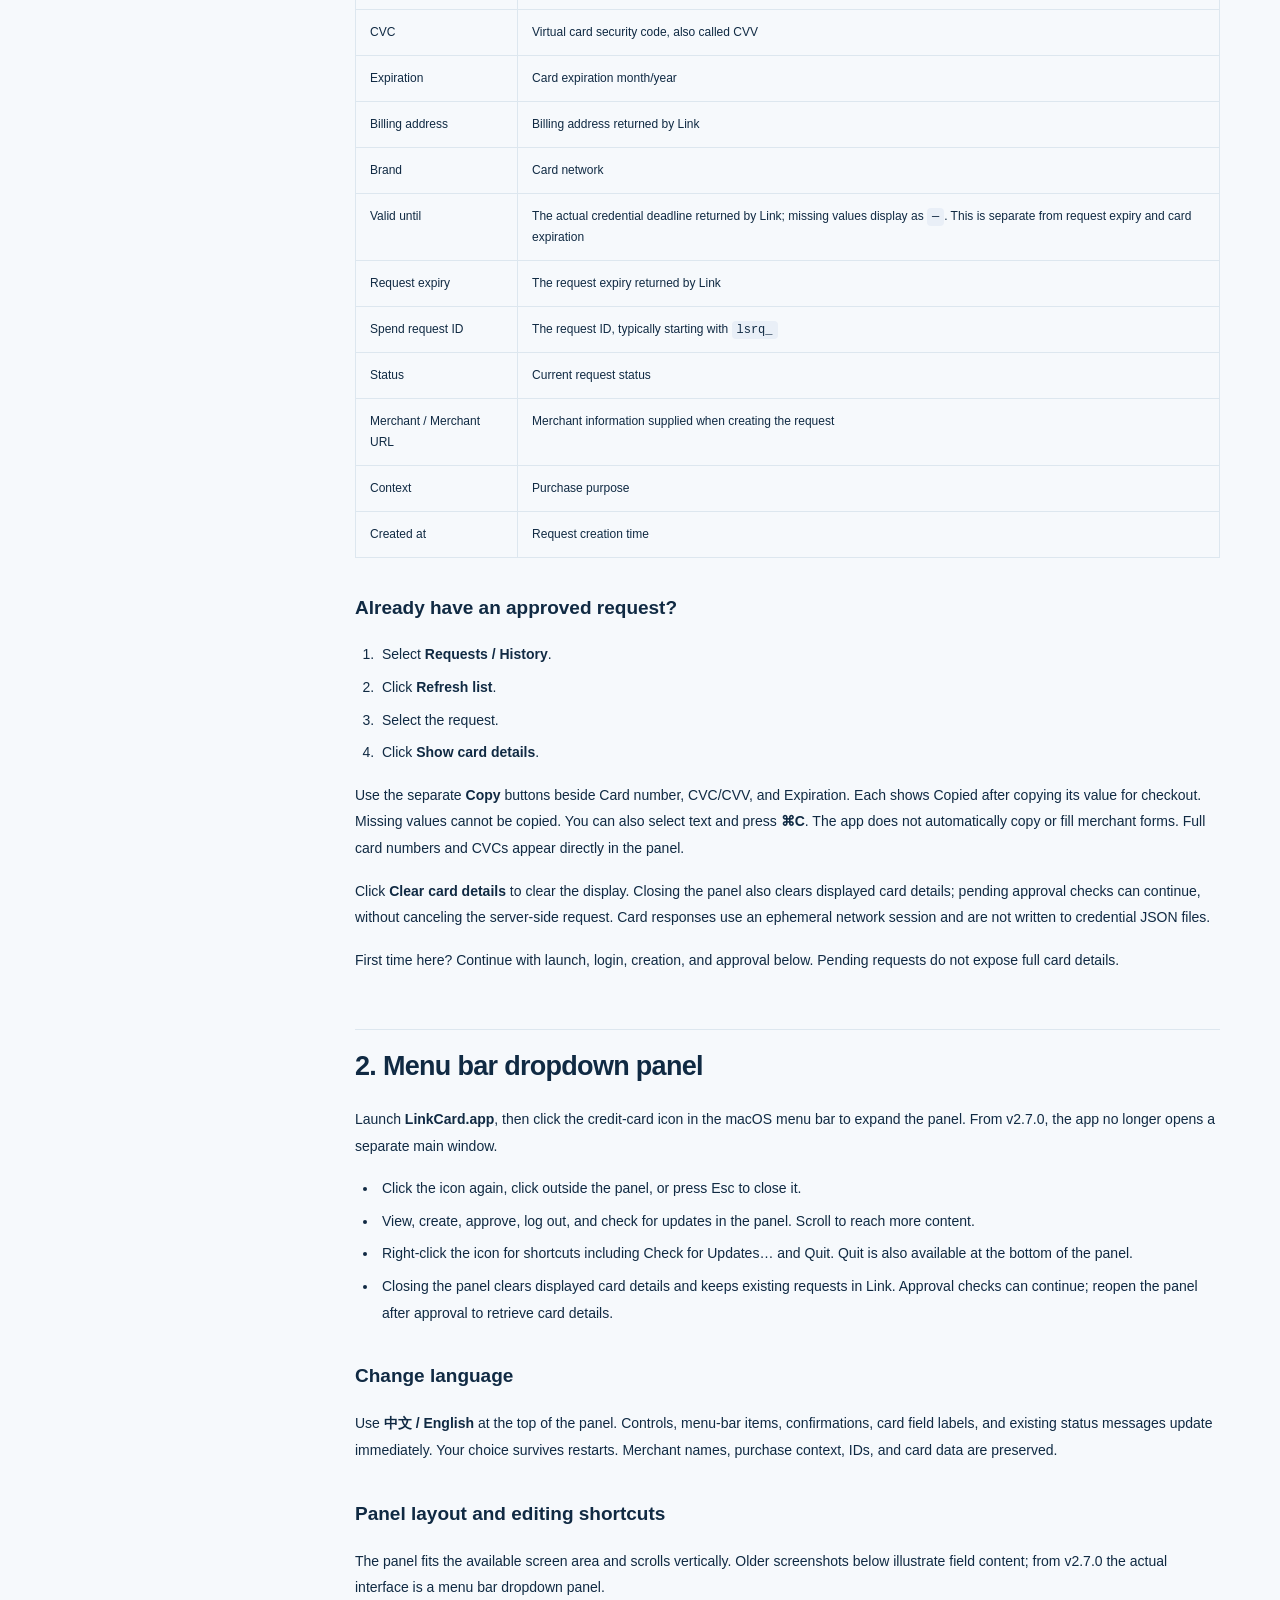
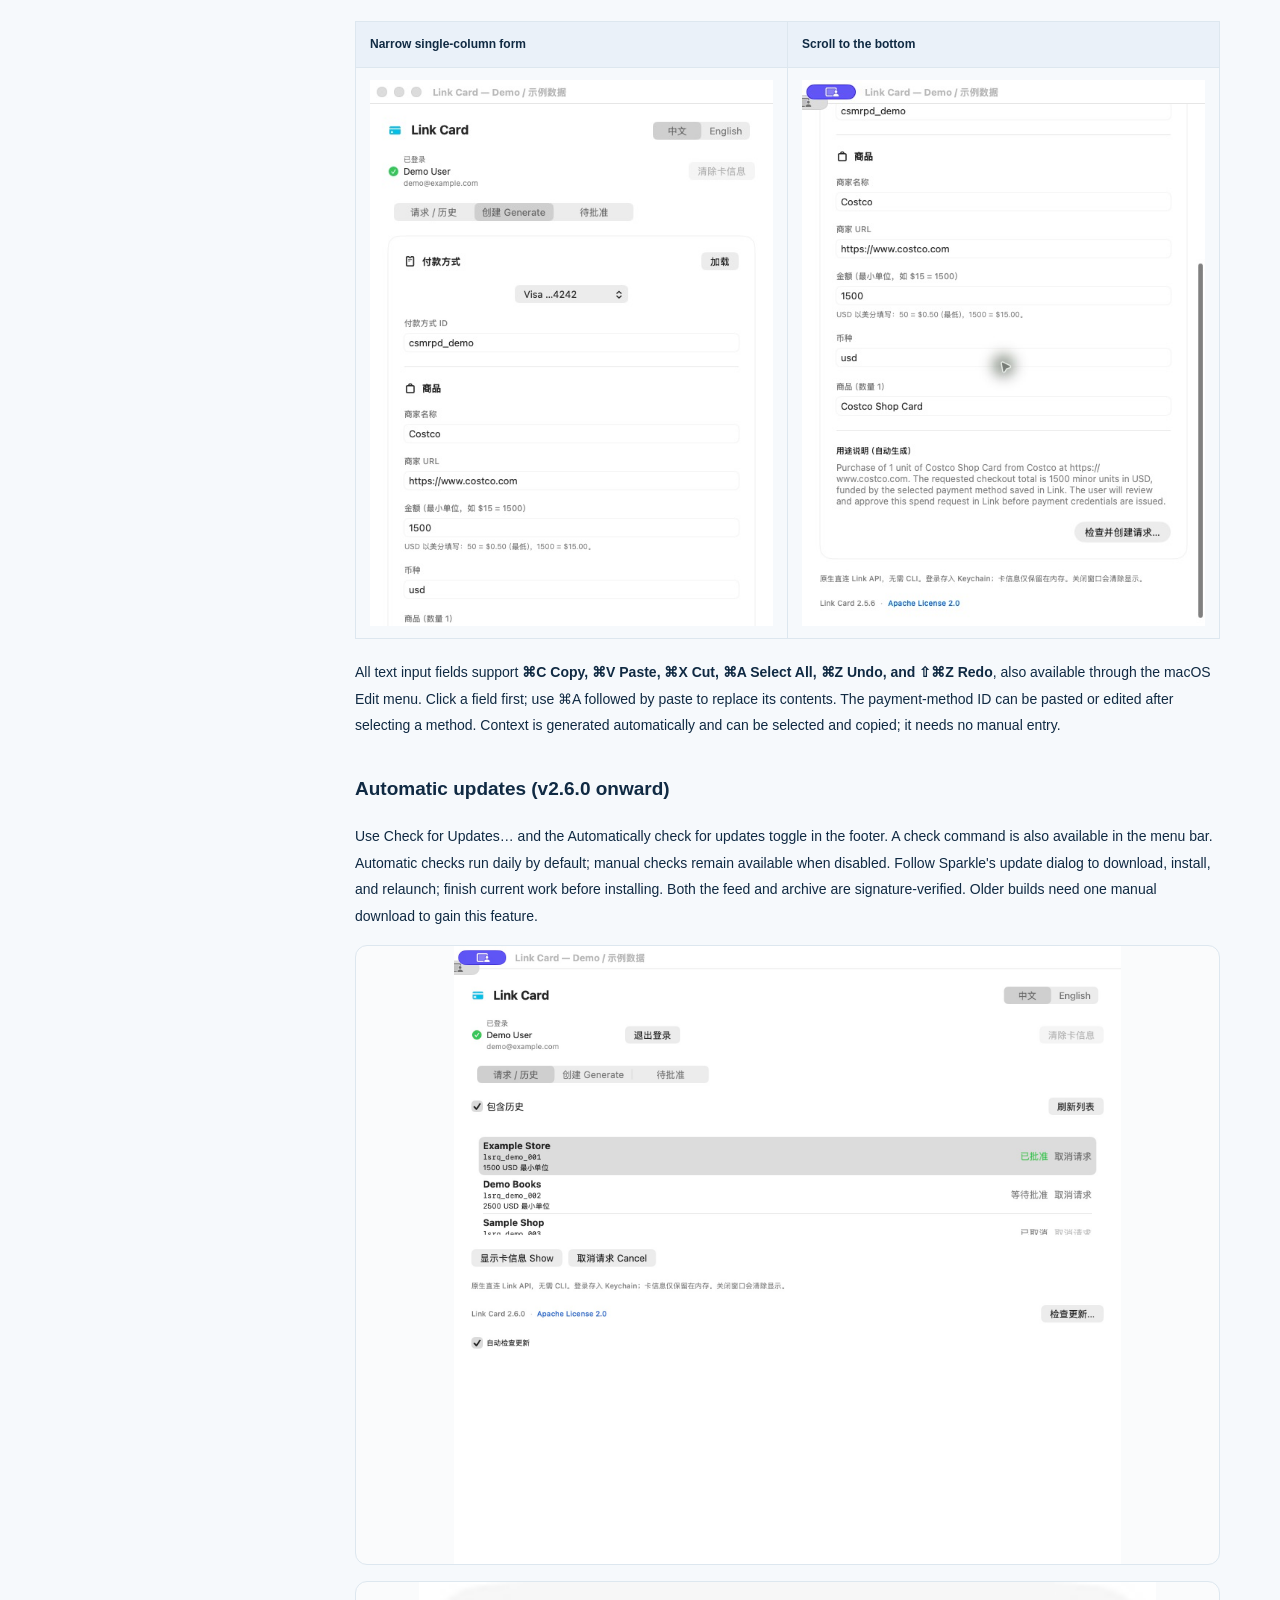
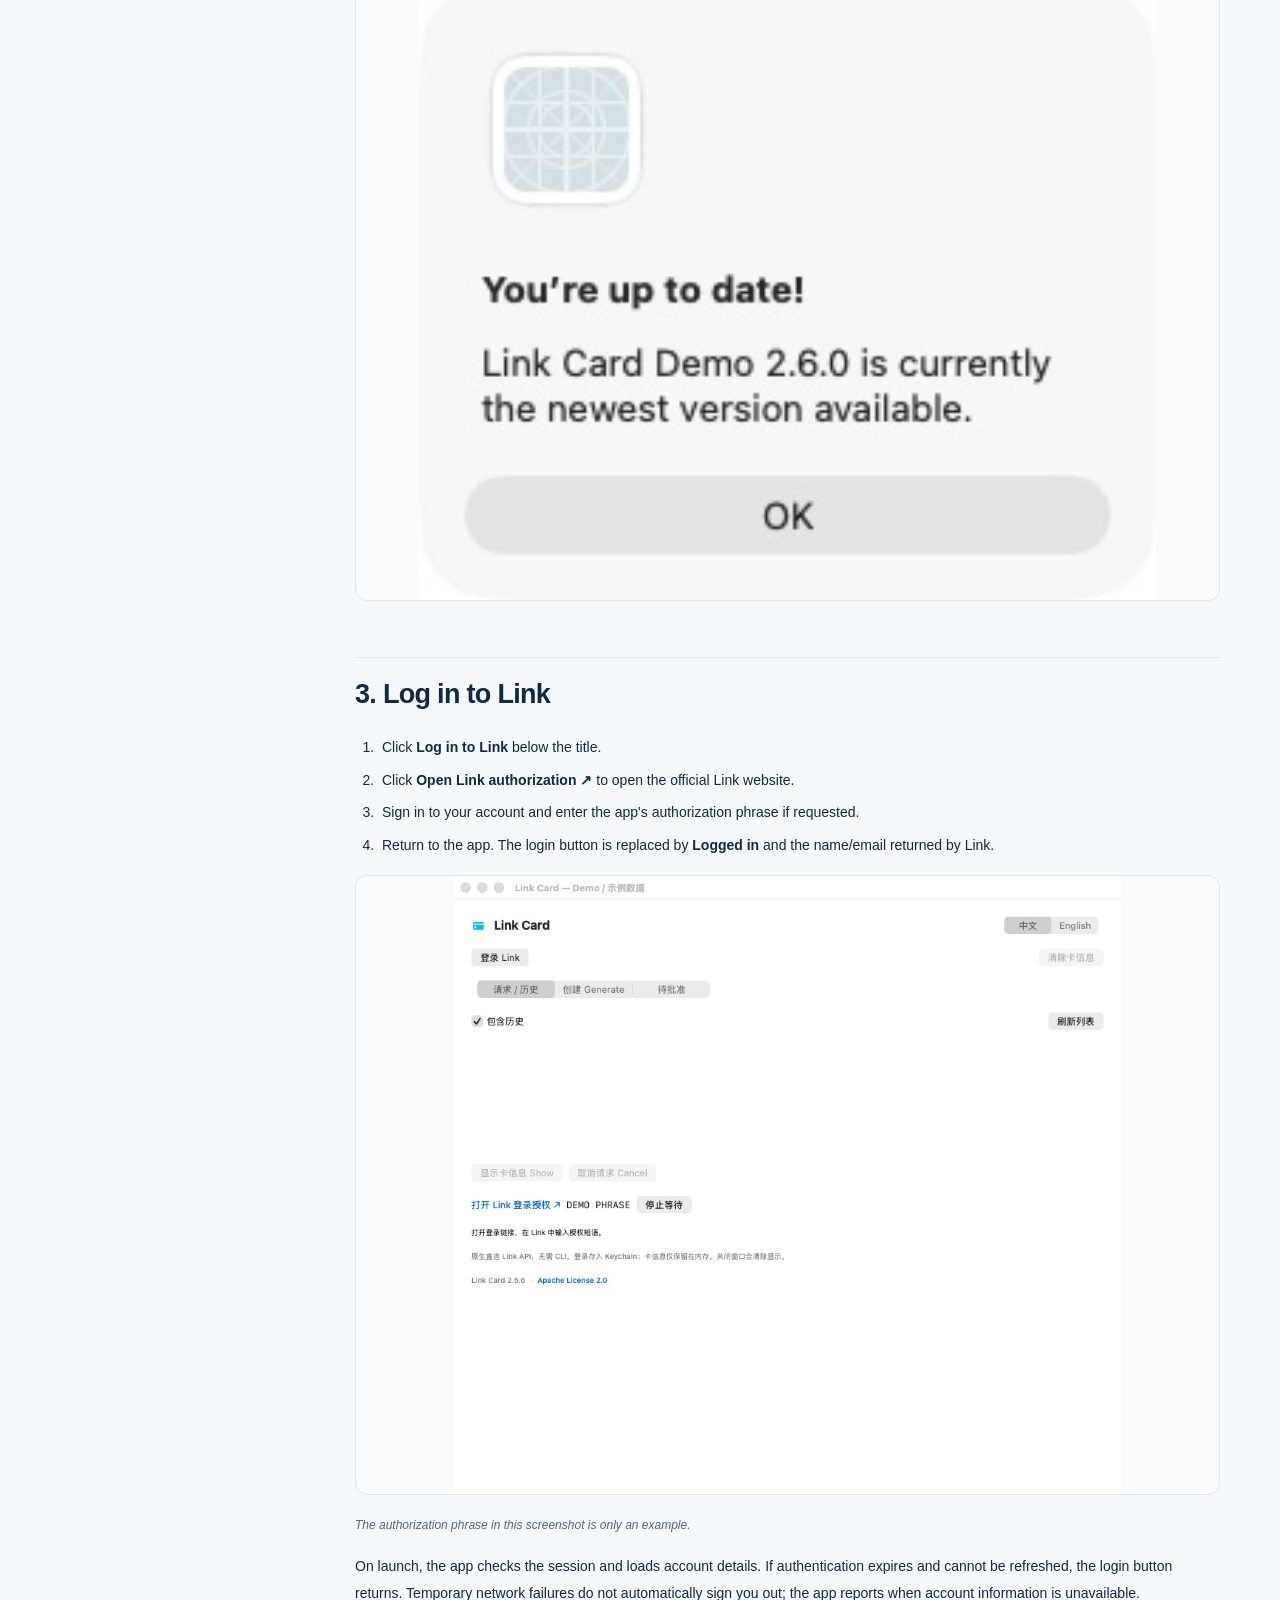
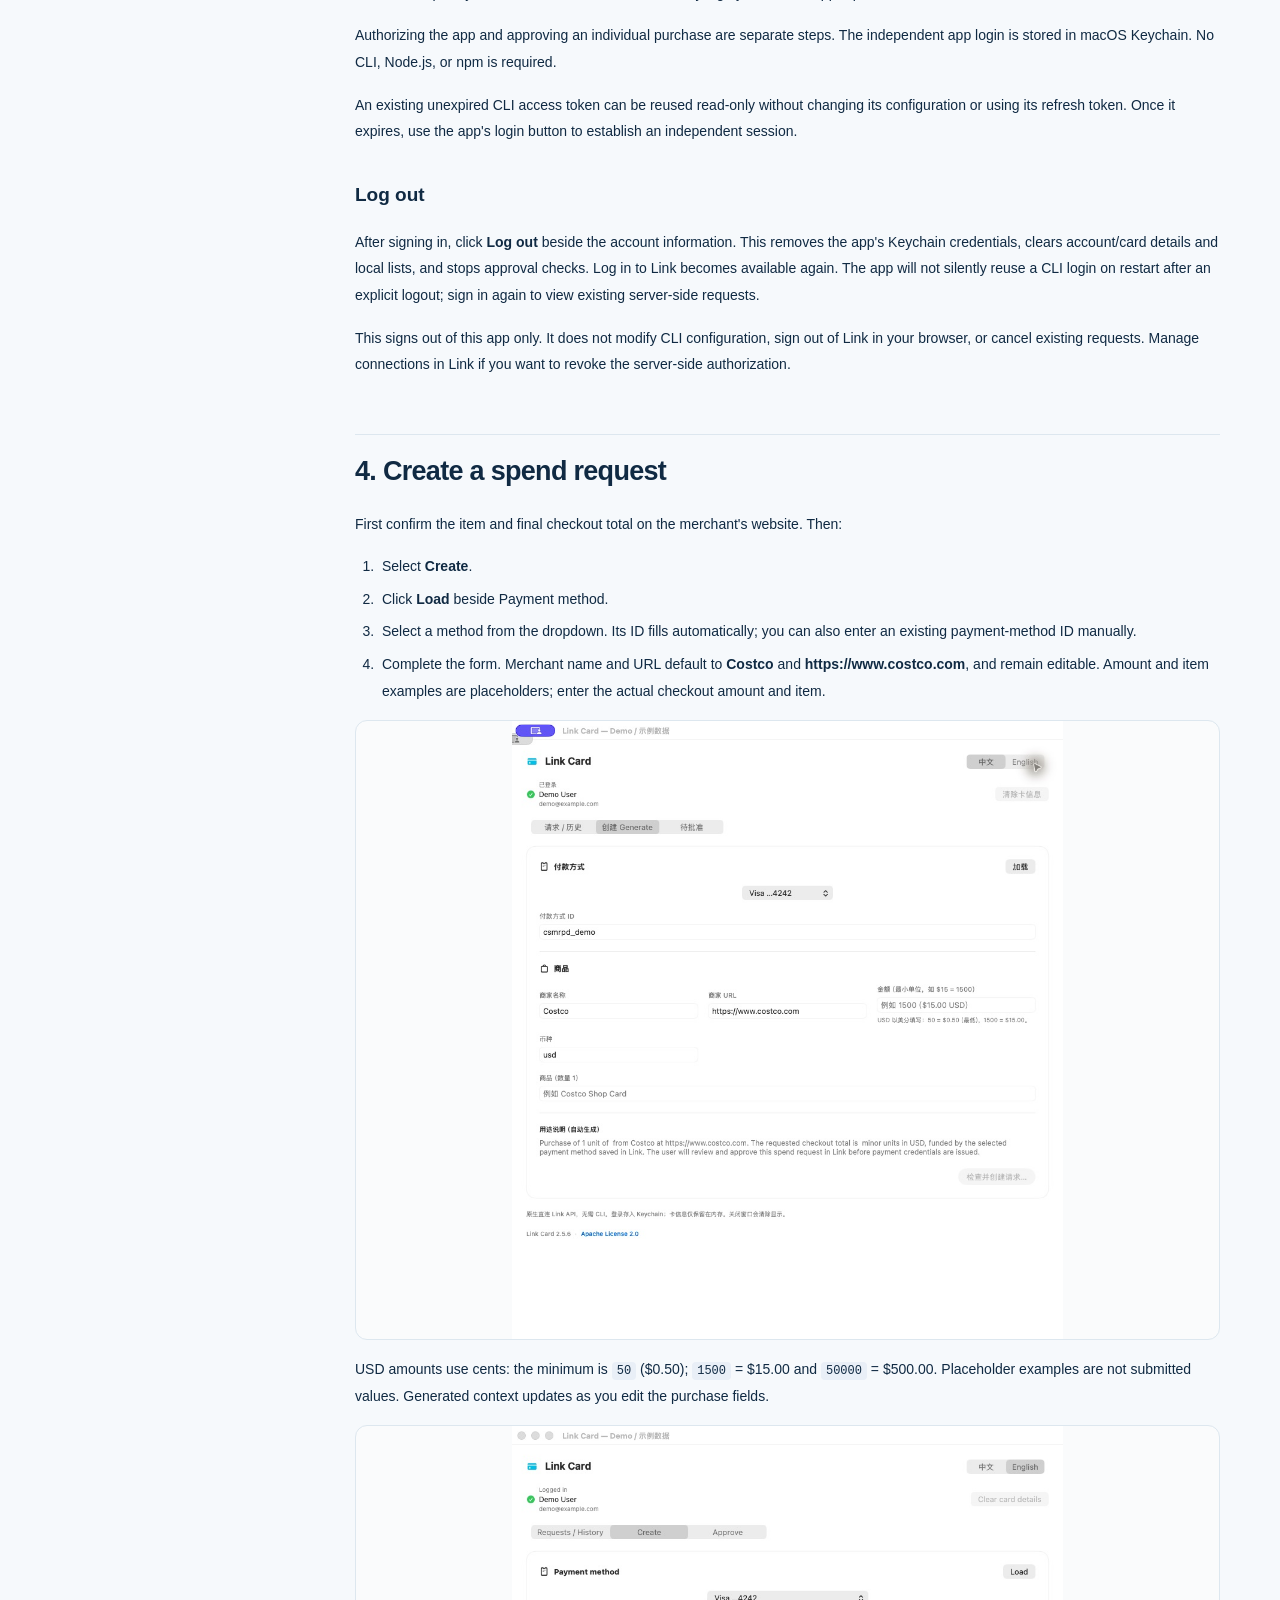
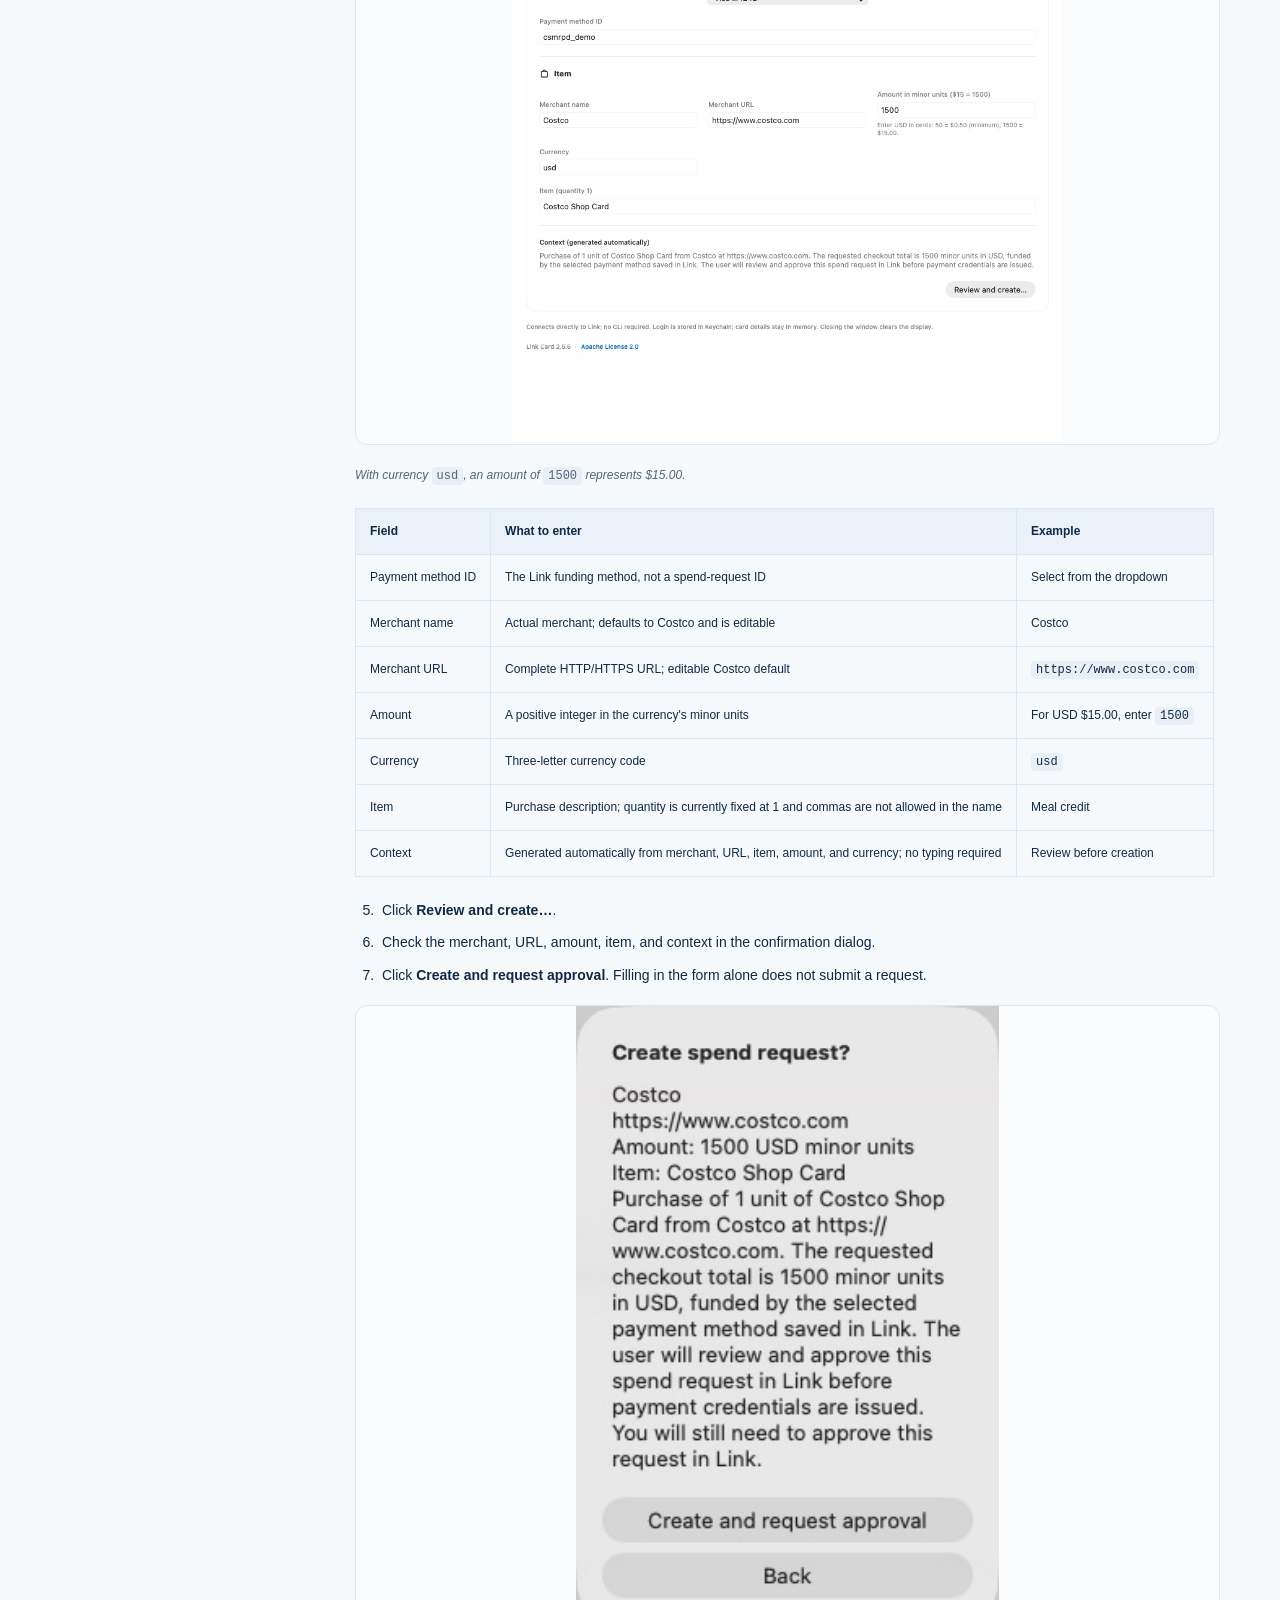
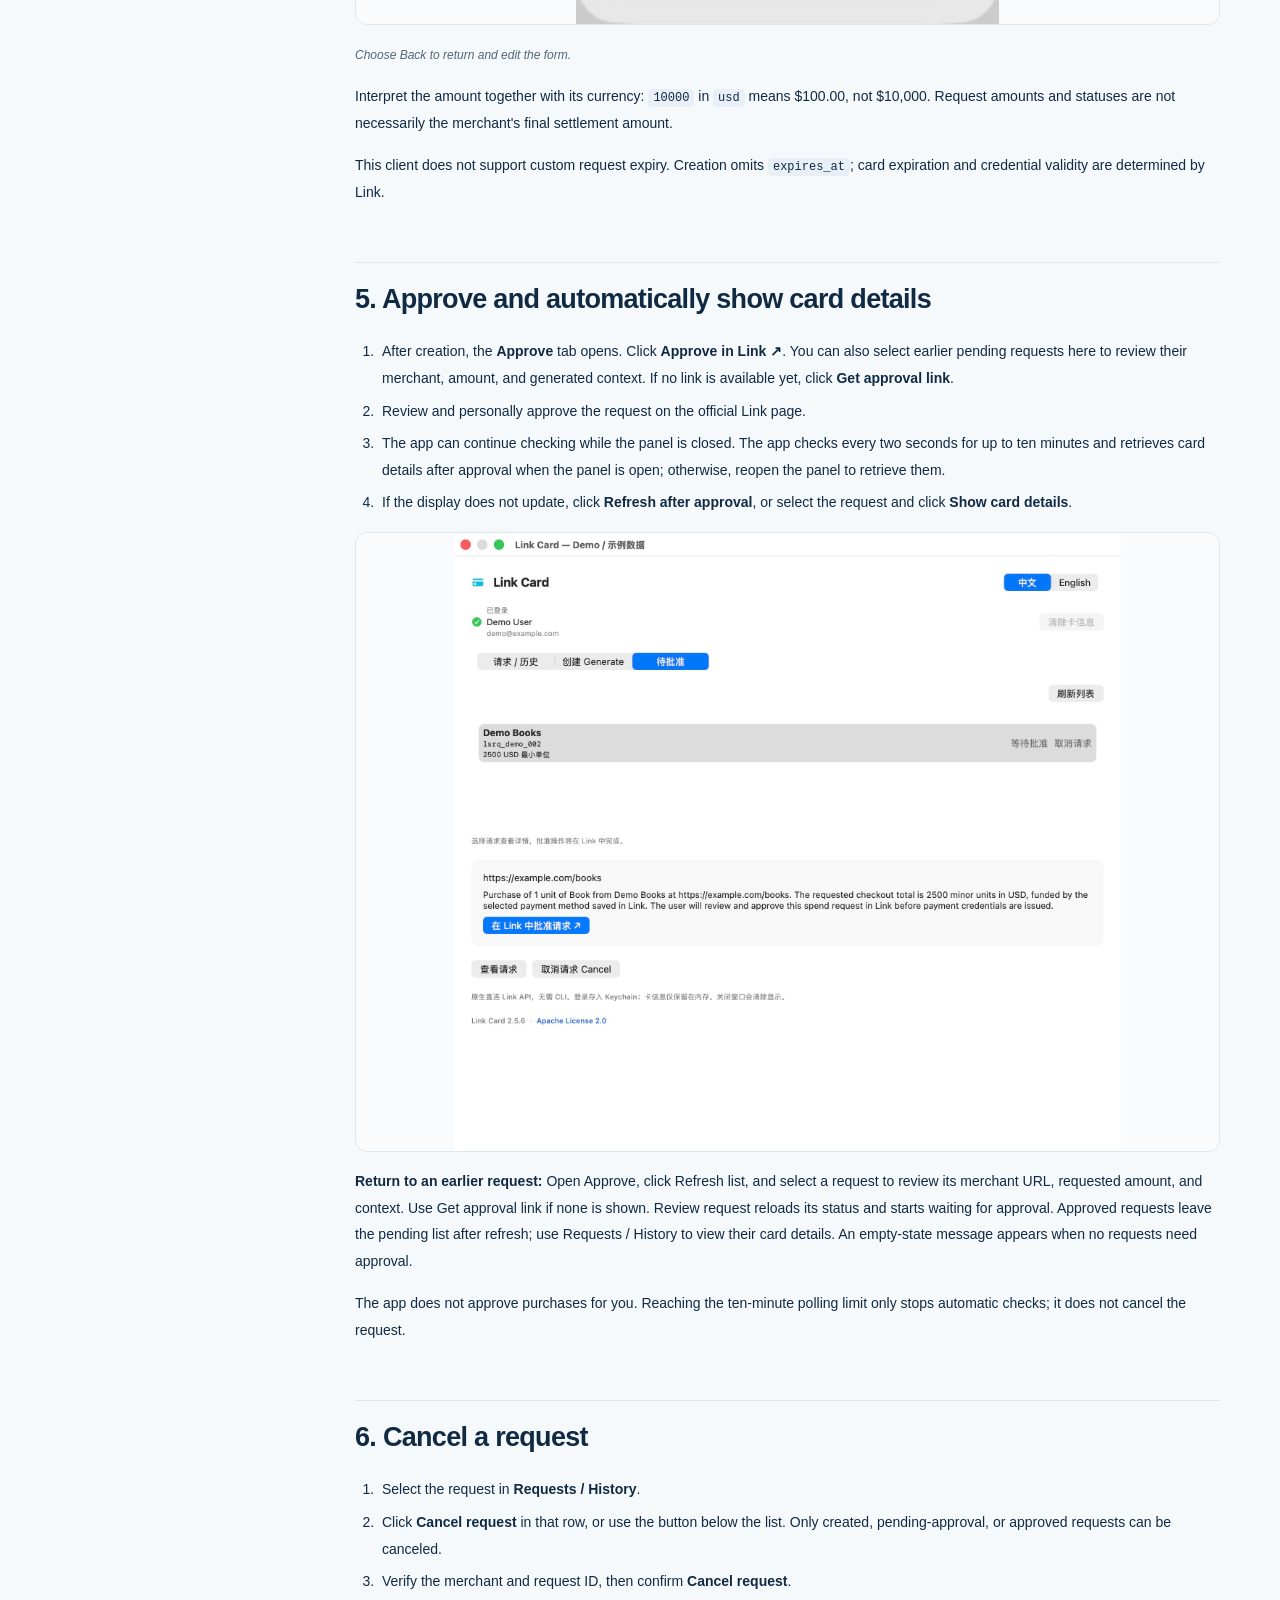
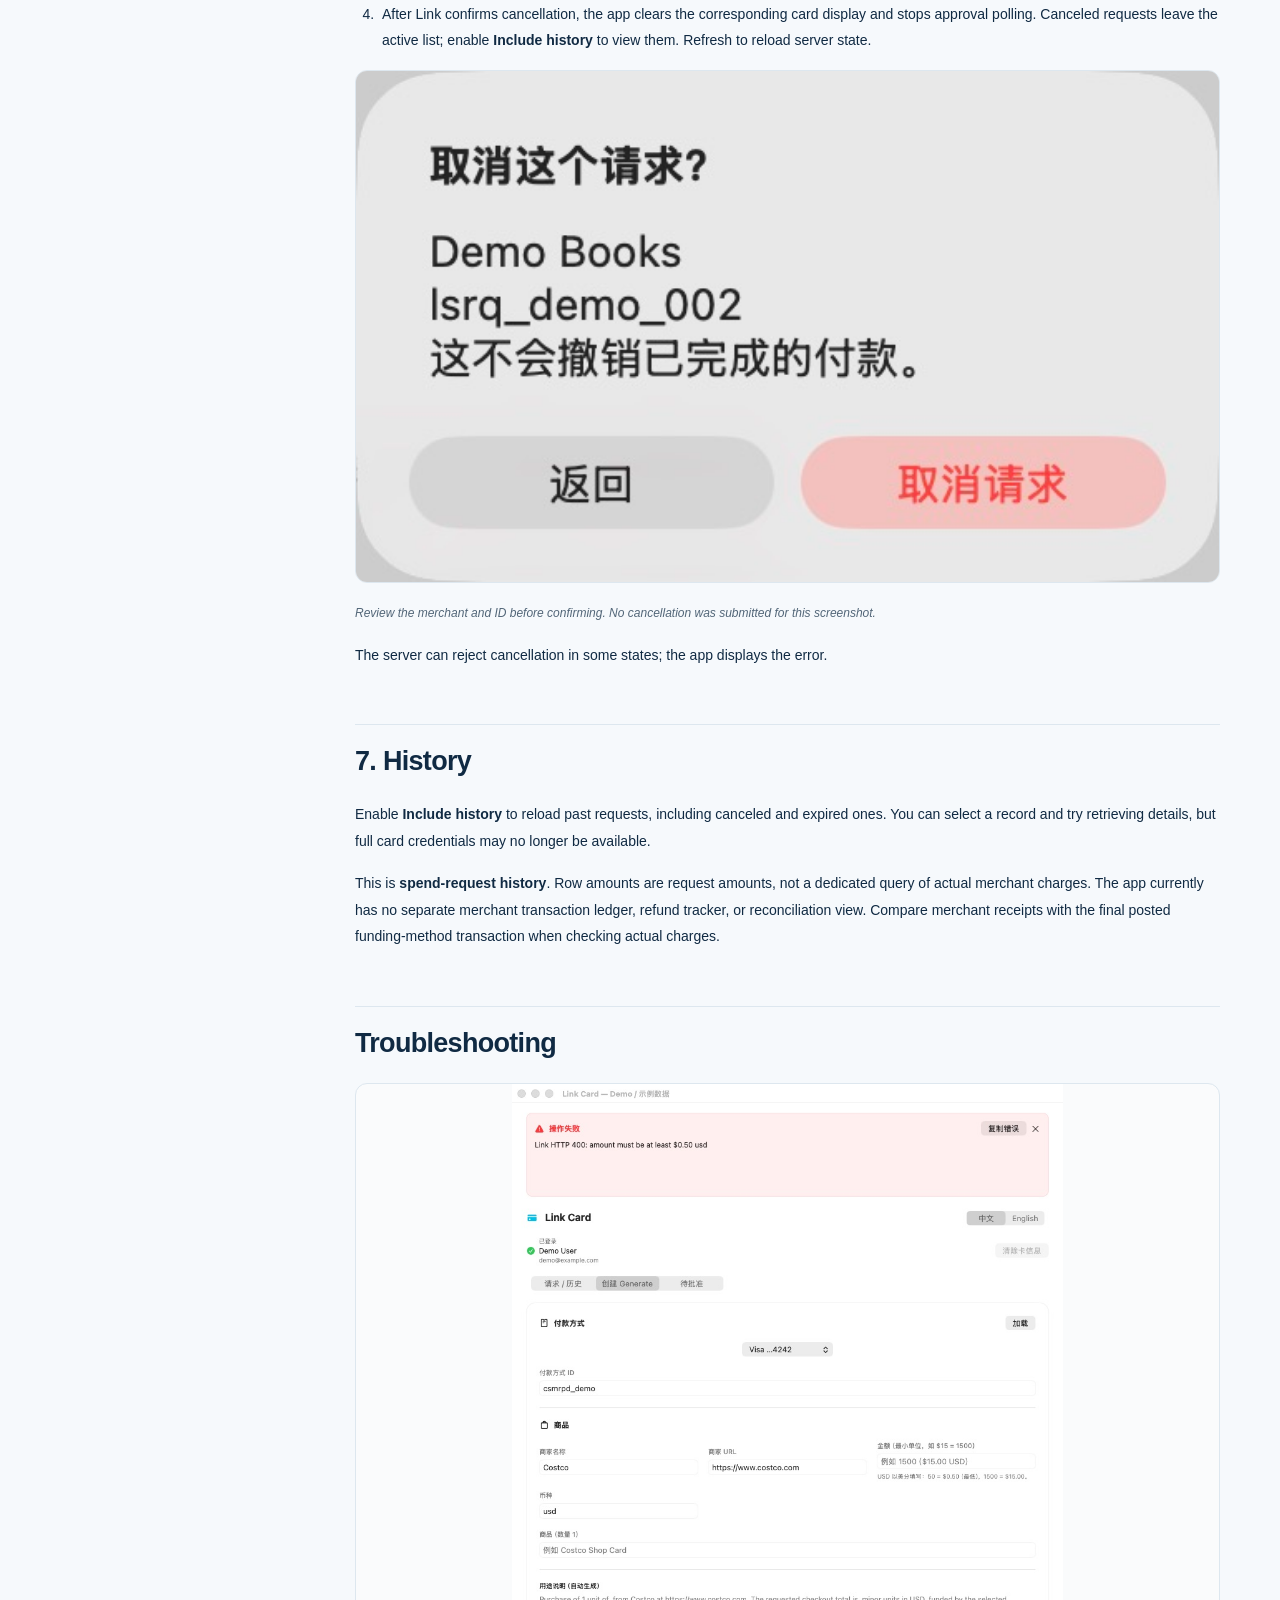
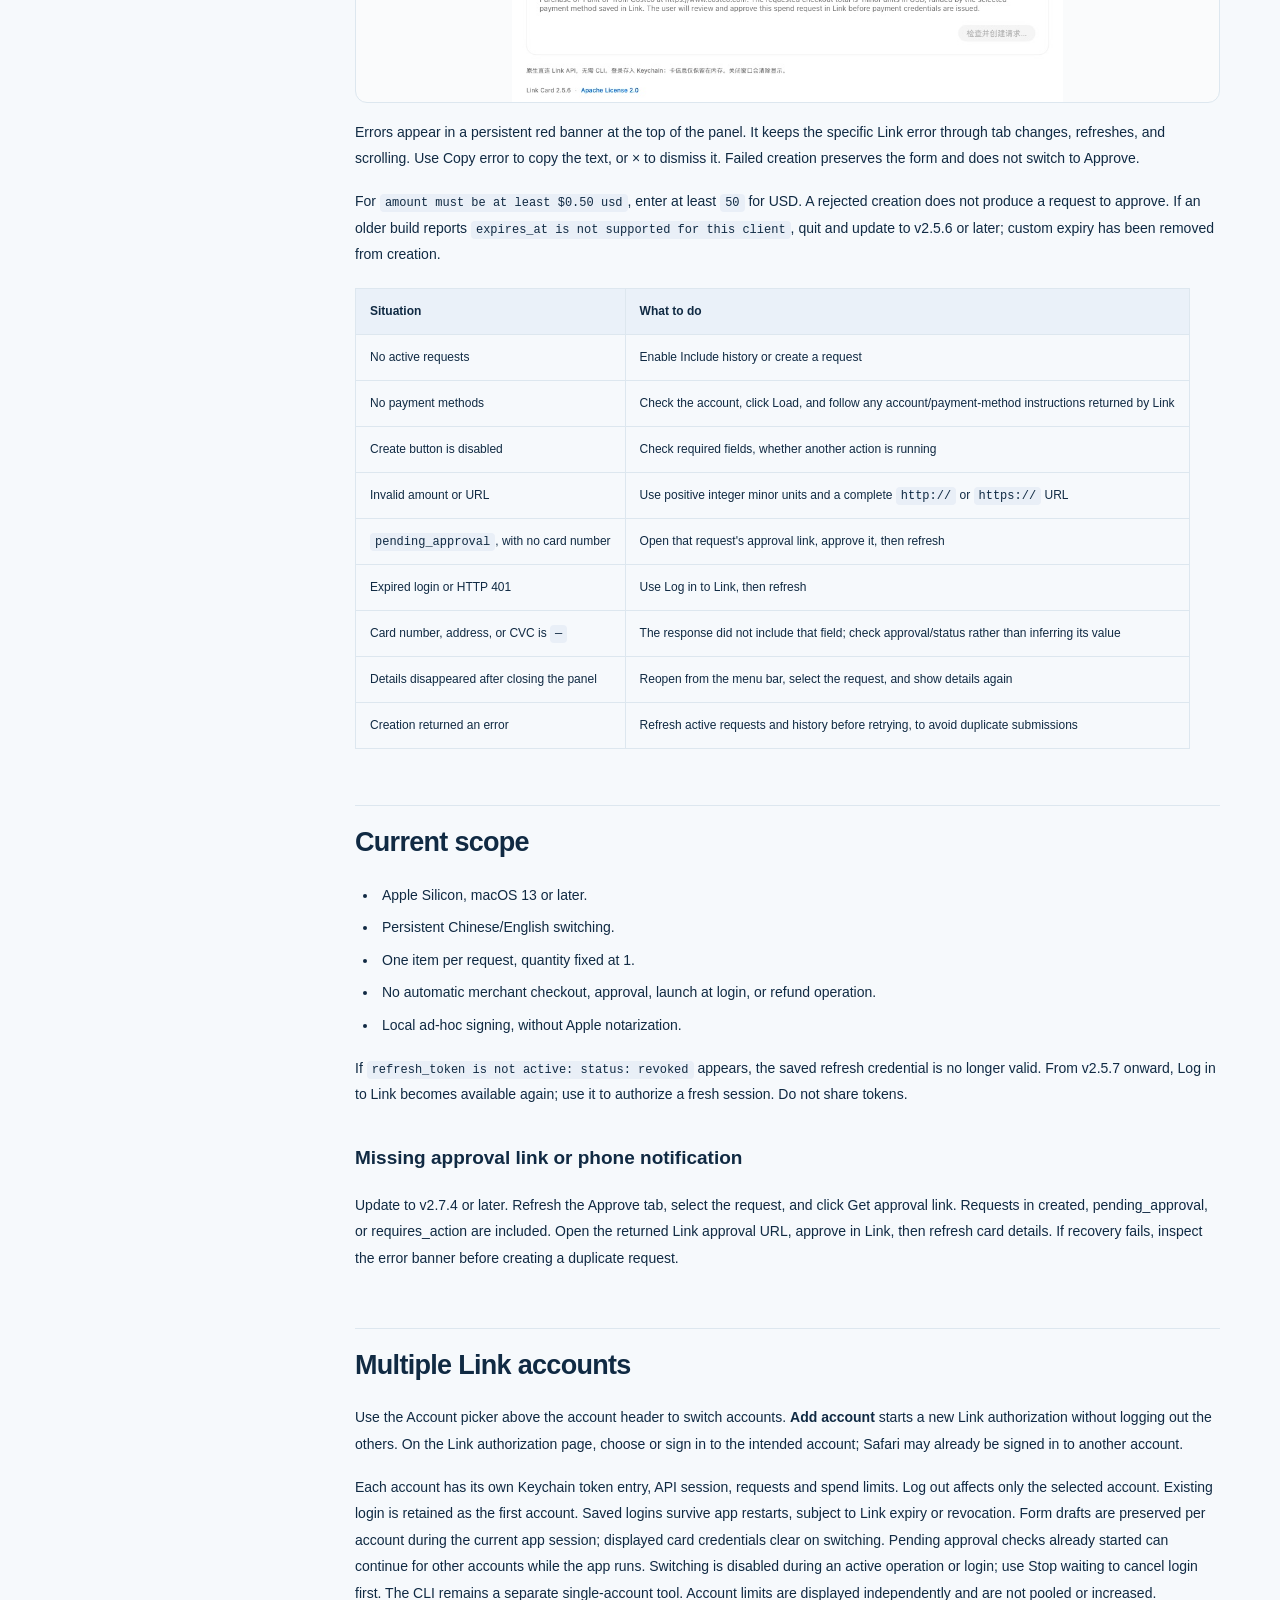
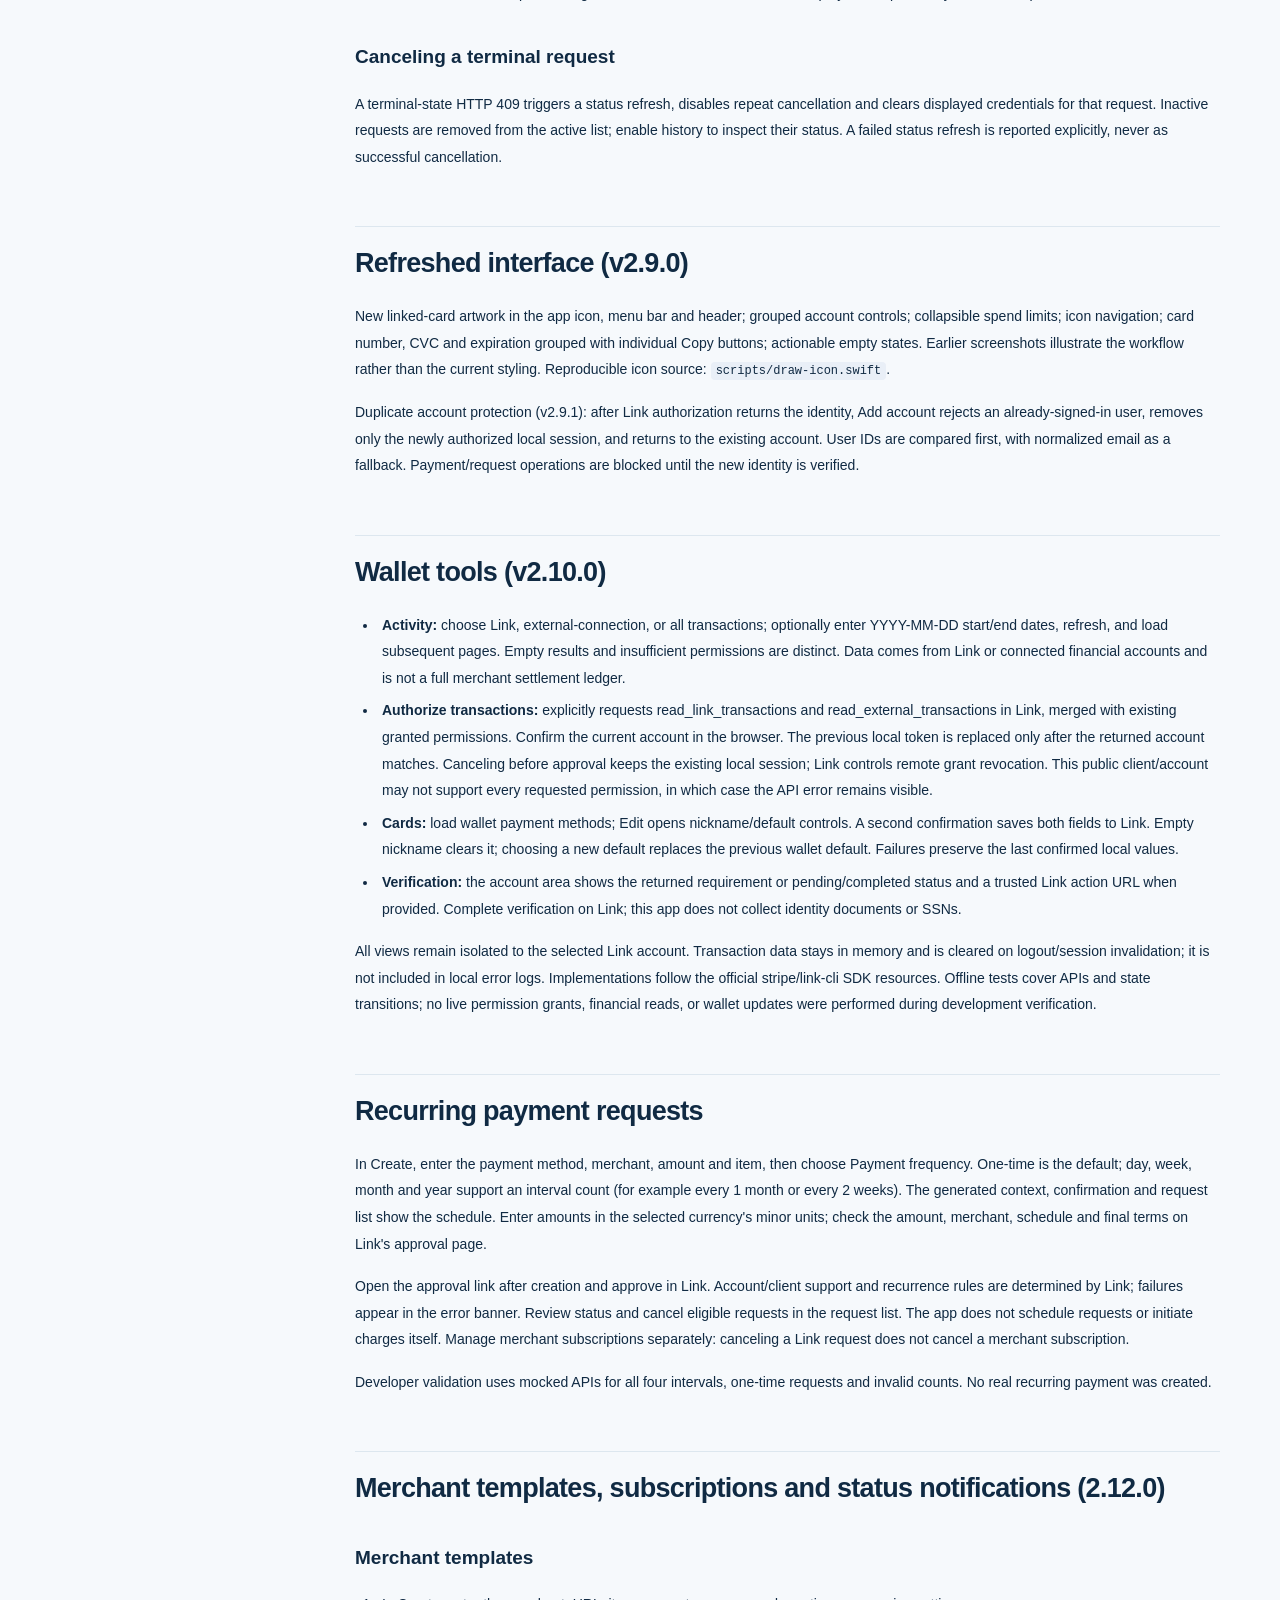
==== commit d490b0b9: "Add merchant templates, subscription management and opt-in status notifications" ====
--- a/docs/guide.en.html
+++ b/docs/guide.en.html
@@ -39,6 +39,12 @@
 <li><a href="#refreshed-interface-v290">Refreshed interface (v2.9.0)</a></li>
 <li><a href="#wallet-tools-v2100">Wallet tools (v2.10.0)</a></li>
 <li><a href="#recurring-payment-requests">Recurring payment requests</a></li>
+<li><a href="#merchant-templates-subscriptions-and-status-notifications-2120">Merchant templates, subscriptions and status notifications (2.12.0)</a><ul>
+<li><a href="#merchant-templates">Merchant templates</a></li>
+<li><a href="#subscription-management">Subscription management</a></li>
+<li><a href="#macos-status-notifications">macOS status notifications</a></li>
+</ul>
+</li>
 </ul>
 </div>
 </aside><article id="article" class="guide-article"><p>Link Card is a macOS menu-bar app for creating Link spend requests, retrieving approved virtual card details, and canceling requests. It does not place merchant orders or submit merchant checkout forms for you.</p>
@@ -335,6 +341,22 @@
 <h2 id="recurring-payment-requests">Recurring payment requests</h2>
 <p>In Create, enter the payment method, merchant, amount and item, then choose Payment frequency. One-time is the default; day, week, month and year support an interval count (for example every 1 month or every 2 weeks). The generated context, confirmation and request list show the schedule. Enter amounts in the selected currency's minor units; check the amount, merchant, schedule and final terms on Link's approval page.</p>
 <p>Open the approval link after creation and approve in Link. Account/client support and recurrence rules are determined by Link; failures appear in the error banner. Review status and cancel eligible requests in the request list. The app does not schedule requests or initiate charges itself. Manage merchant subscriptions separately: canceling a Link request does not cancel a merchant subscription.</p>
-<p>Developer validation uses mocked APIs for all four intervals, one-time requests and invalid counts. No real recurring payment was created.</p></article></main>
+<p>Developer validation uses mocked APIs for all four intervals, one-time requests and invalid counts. No real recurring payment was created.</p>
+<h2 id="merchant-templates-subscriptions-and-status-notifications-2120">Merchant templates, subscriptions and status notifications (2.12.0)</h2>
+<h3 id="merchant-templates">Merchant templates</h3>
+<ol>
+<li>In Create, enter the merchant, URL, item, amount, currency and one-time or recurring settings.</li>
+<li>Expand Merchant templates, name the template and choose Save current form.</li>
+<li>Select a saved template next time to populate purchase fields. Selecting a template replaces those fields.</li>
+<li>Save again to update the selected template, or delete it. Saving does not create a payment request.</li>
+</ol>
+<p>Templates are stored in local preferences per App account slot and survive restarts without cloud sync. They exclude payment method IDs, card numbers and CVCs. Logging out retains that slot's templates. Select a payment method and review/approve each new request in Link.</p>
+<h3 id="subscription-management">Subscription management</h3>
+<p>Open Subscriptions to automatically load the current account's recurring requests. Select one to see its cadence, spending limit per period, currency, status and request expiry. View credentials, open an existing approval link, or cancel an eligible request. Include history shows ended recurring requests.</p>
+<p>A period limit is not a charge. This manages Link recurring payment credentials, not a complete merchant subscription inventory. It does not estimate the next billing date. Cancel merchant subscriptions separately after revoking credentials.</p>
+<h3 id="macos-status-notifications">macOS status notifications</h3>
+<p>Enable Status notifications at the bottom of the panel and grant macOS notification permission. While the app runs, it checks logged-in accounts' Link requests about once a minute; approval waiting also observes changes. Notifications cover observed approval/request-failure transitions and payment success/failure changes reported by Link. Initial historical records and duplicate results stay silent.</p>
+<p>Notifications exclude merchants, amounts, accounts, card numbers and CVCs. Turning off the option stops periodic checks; quitting the app stops monitoring. This is polling, not real-time webhooks. Sleep, network errors and Link data delays can delay notifications. Confirm final payment results against merchant records. Check macOS System Settings → Notifications → Link Card and Focus settings if delivery is missing.</p>
+<p>Offline mock regressions and app compilation were verified. No real payments or wallet changes were made, and system notification delivery has not been tested live.</p></article></main>
 <footer class="footer wrap"><a class="brand" href="index.html">Link Card</a><p>Independent open-source project · Not affiliated with Link or Stripe</p><div><a href="https://github.com/Papersboys/card-generator">GitHub</a><a href="https://github.com/Papersboys/card-generator/blob/main/LICENSE">Apache 2.0</a></div></footer>
 </body></html>
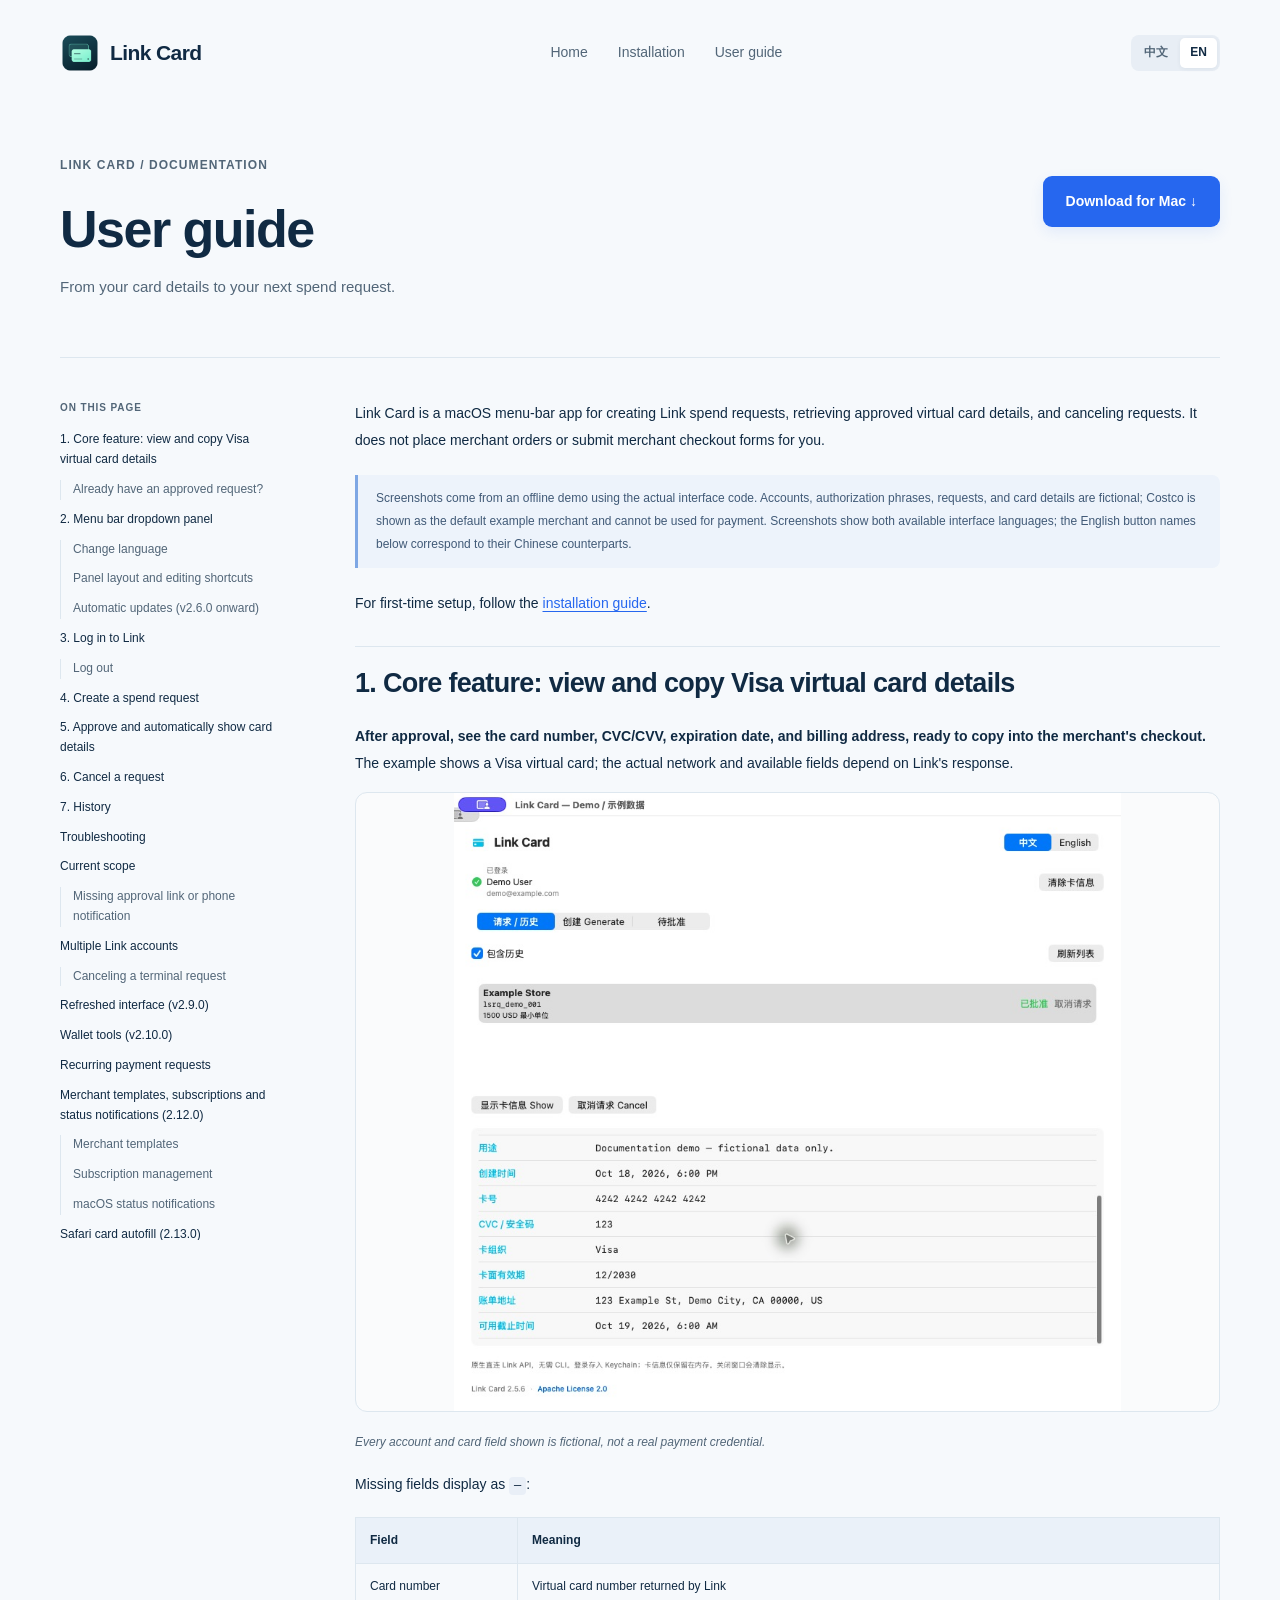
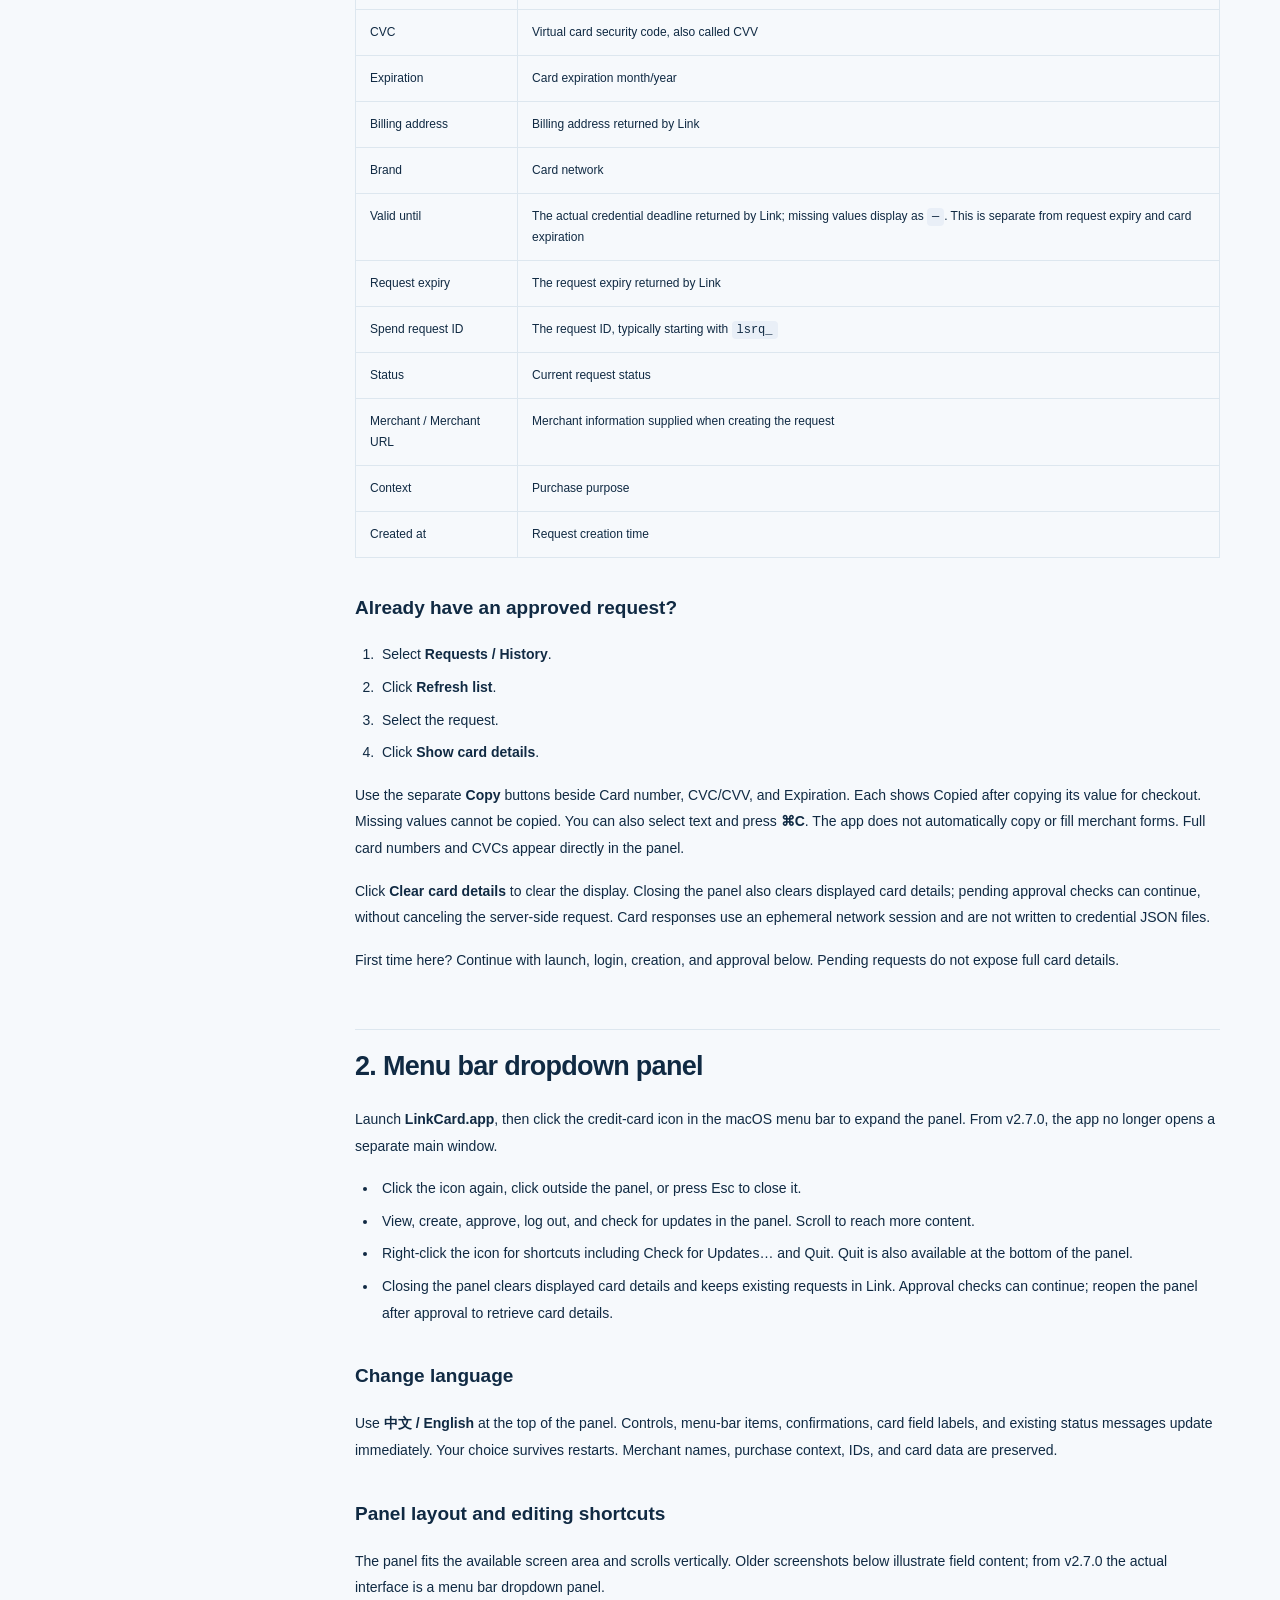
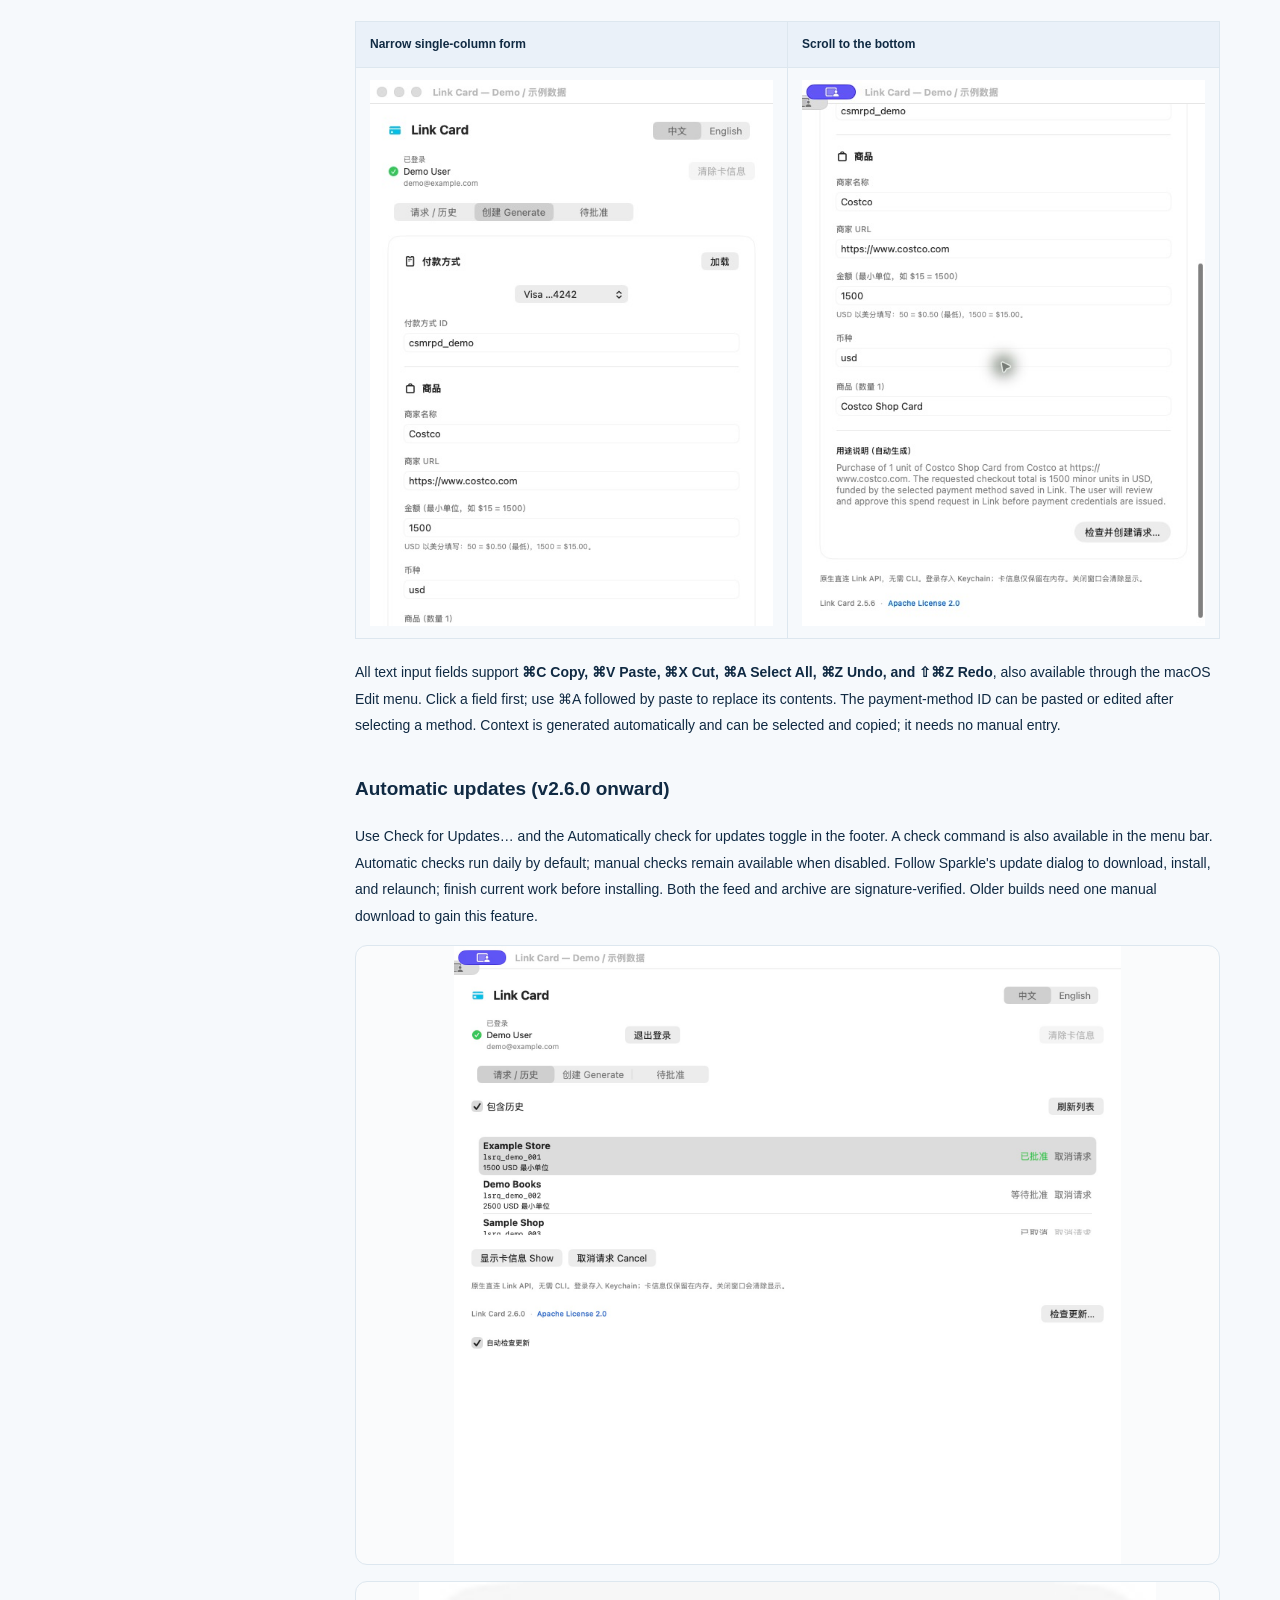
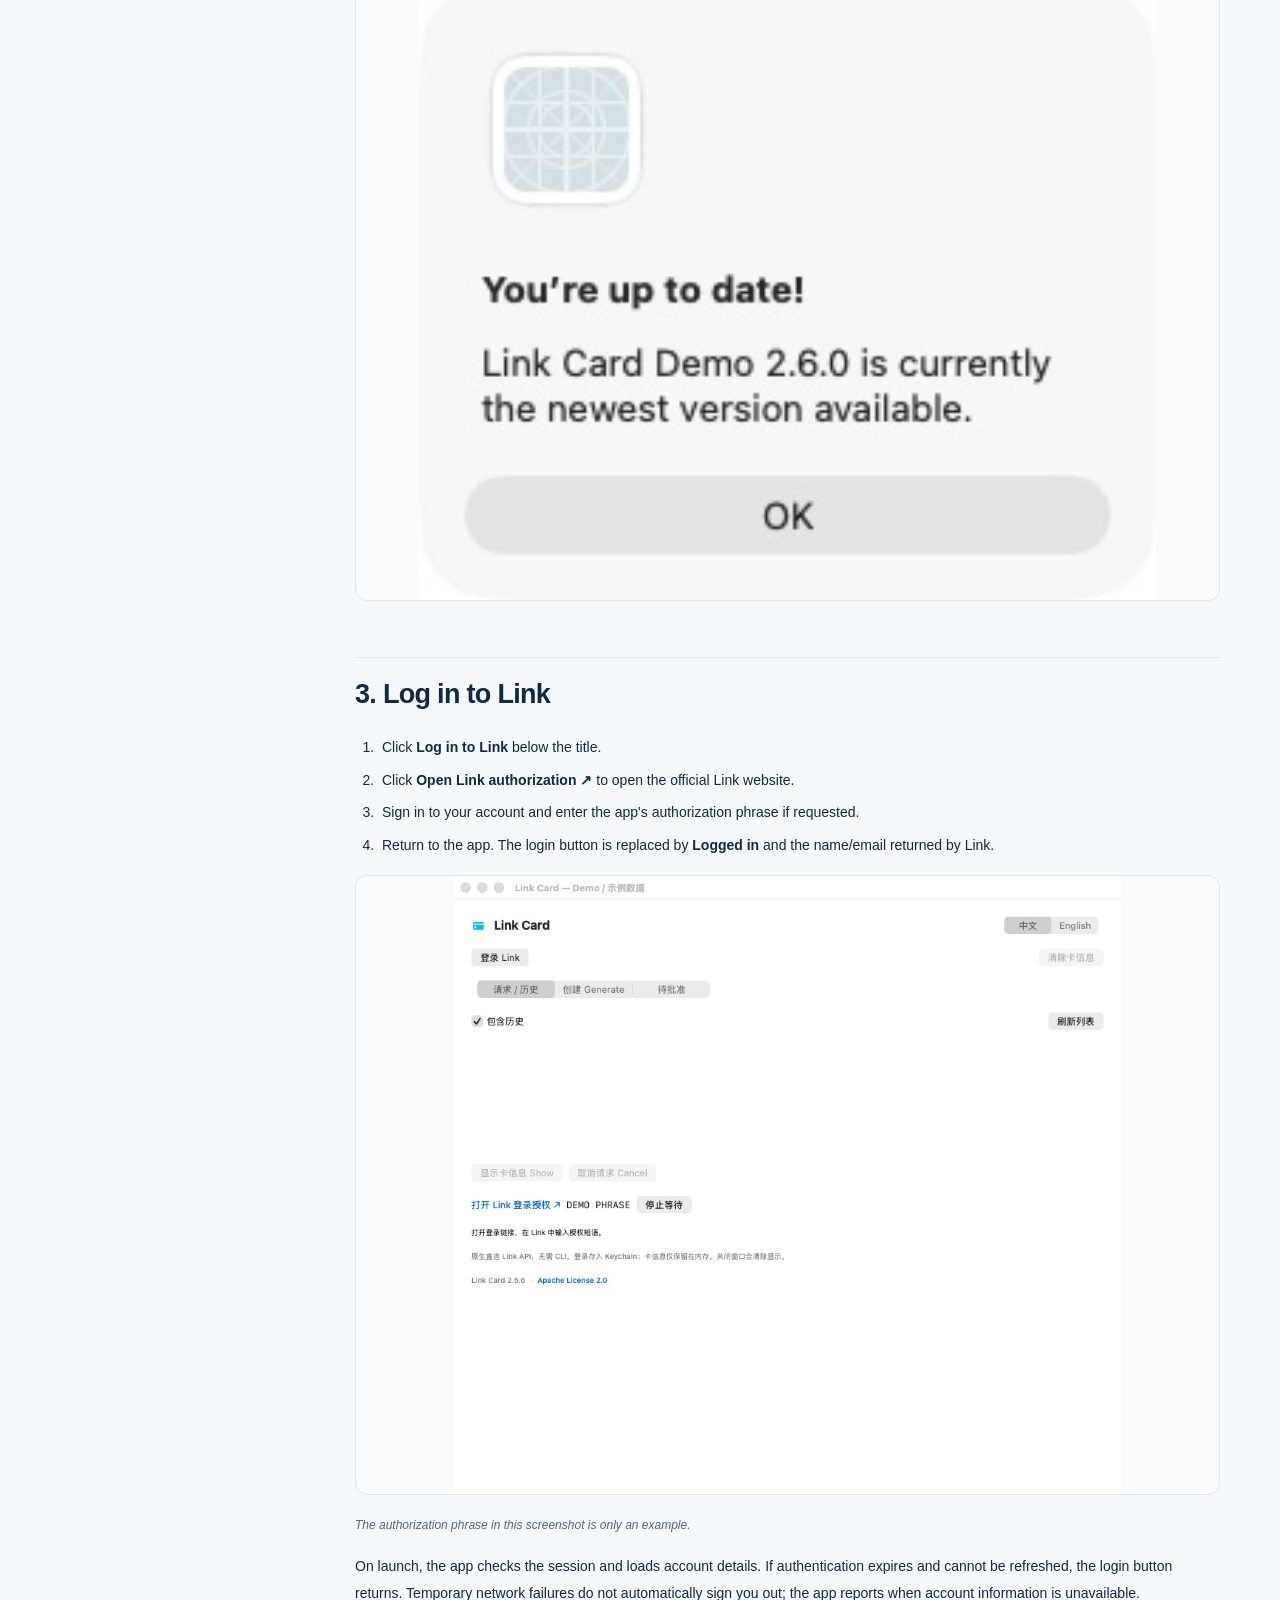
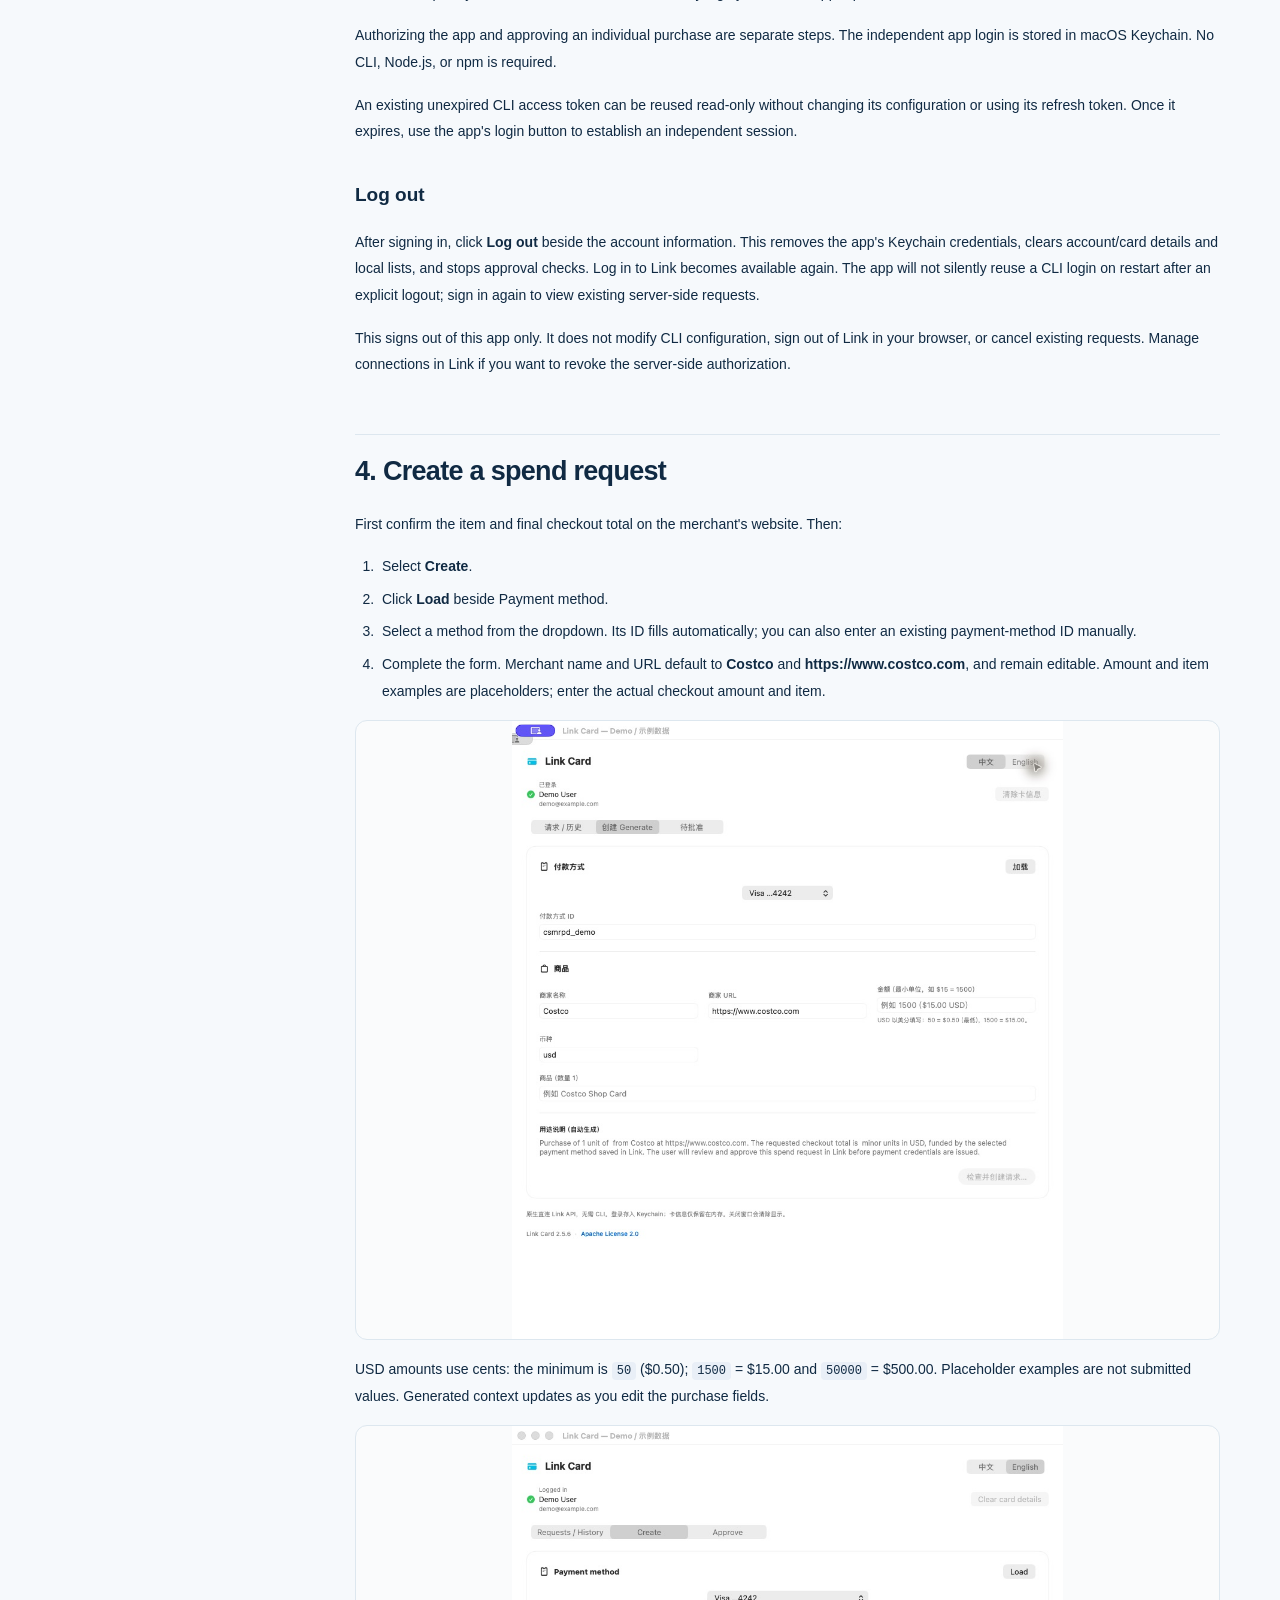
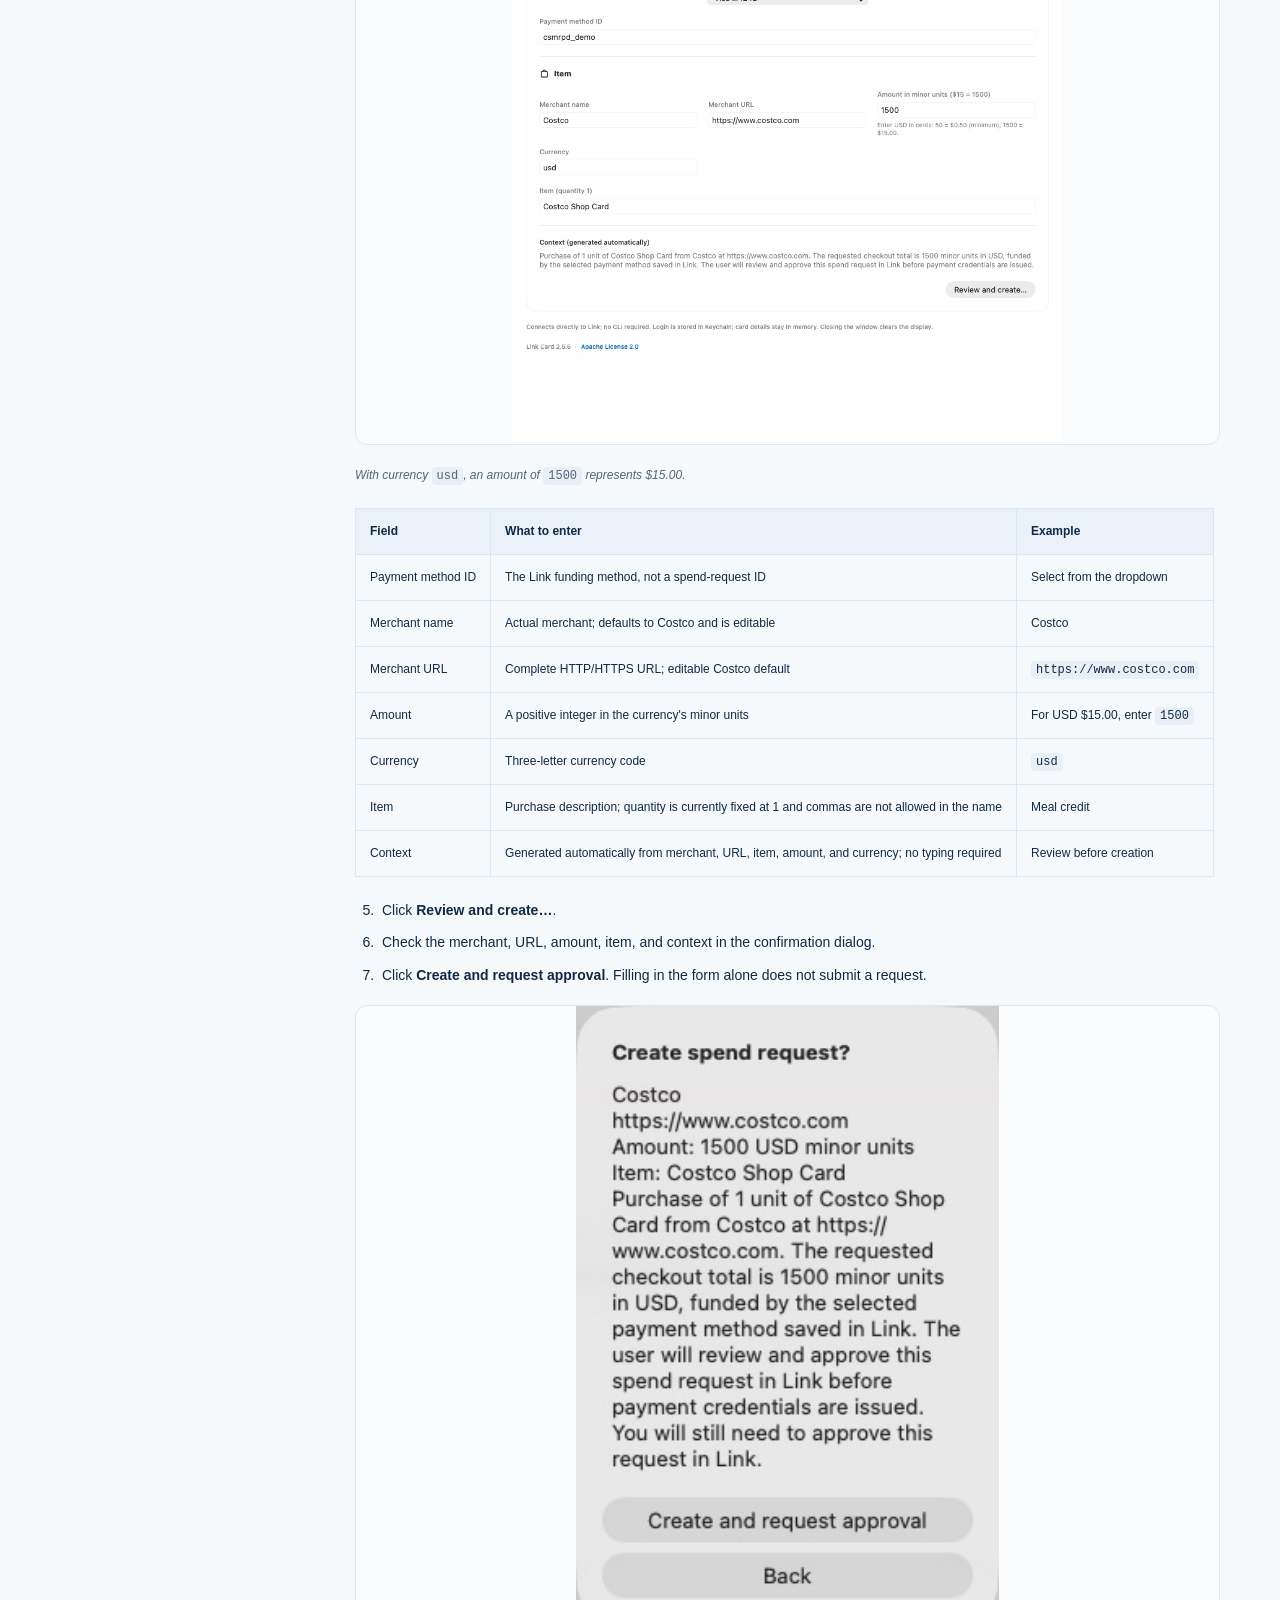
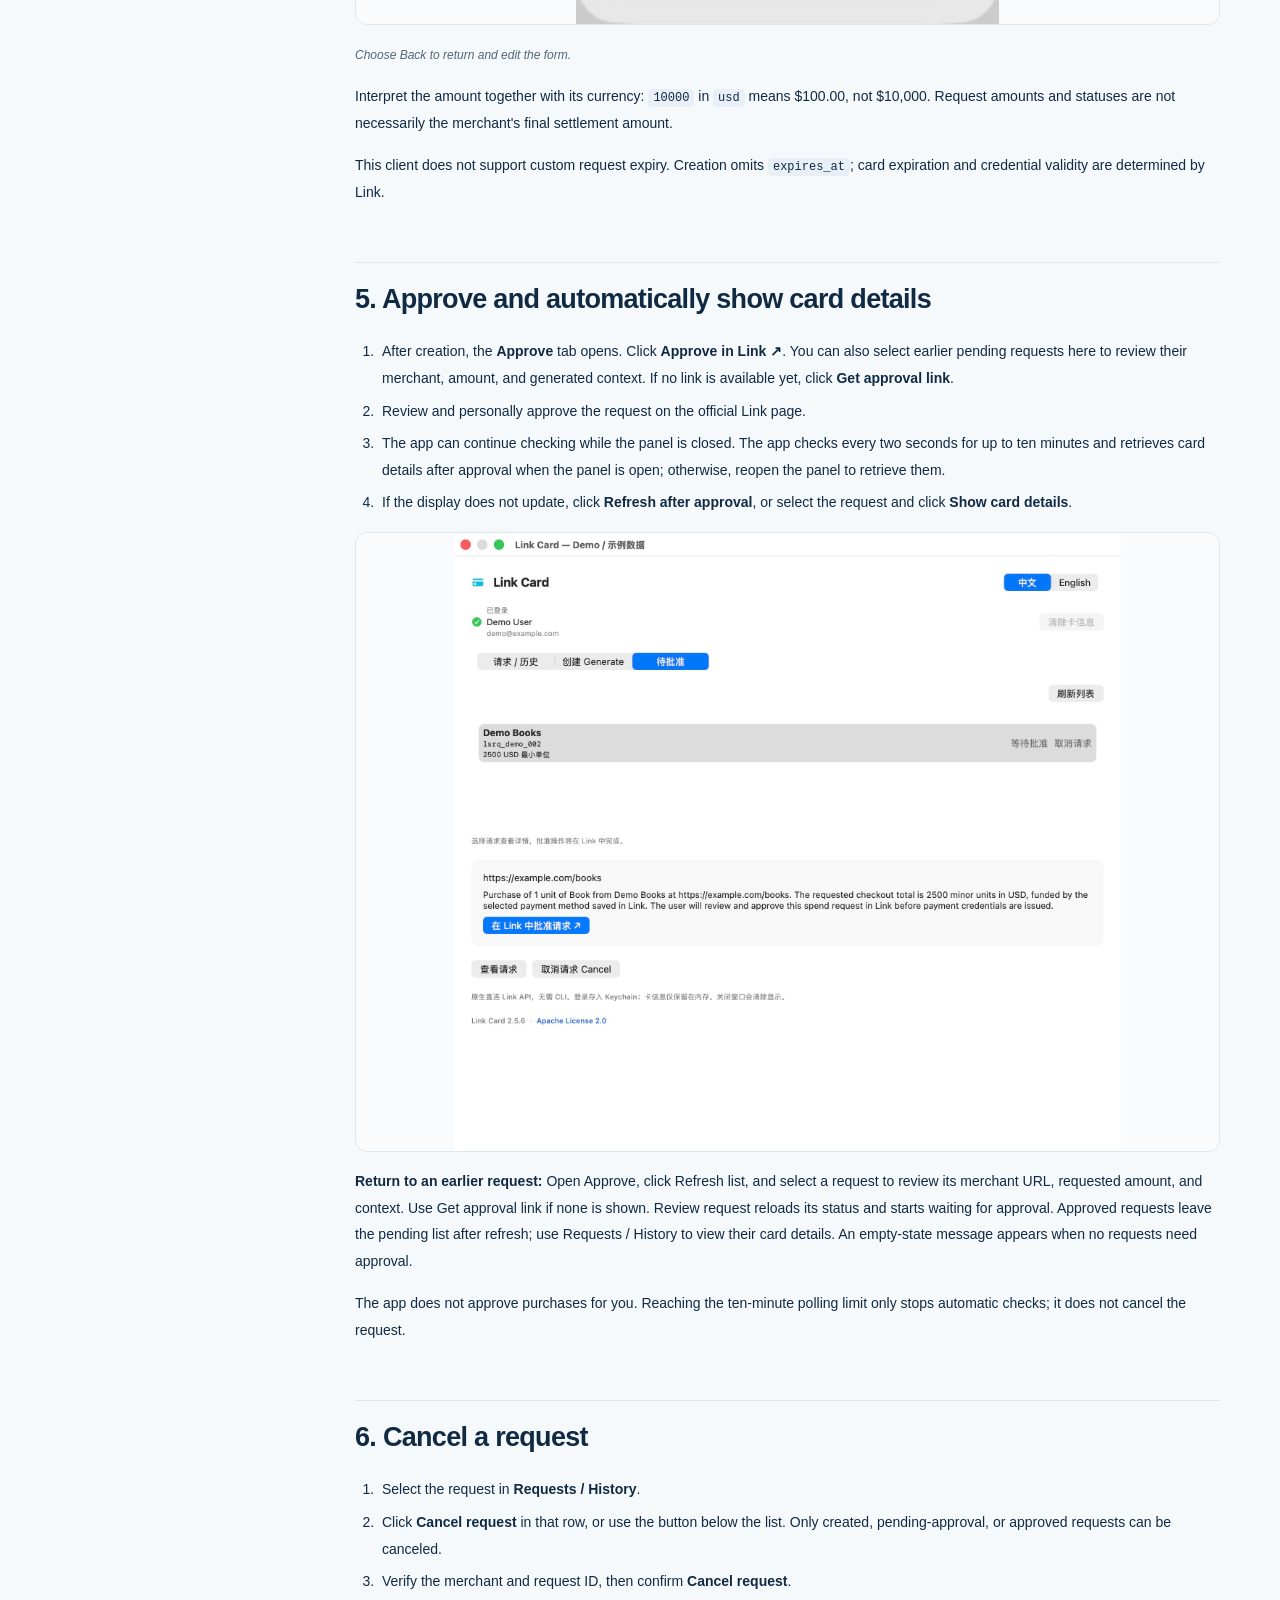
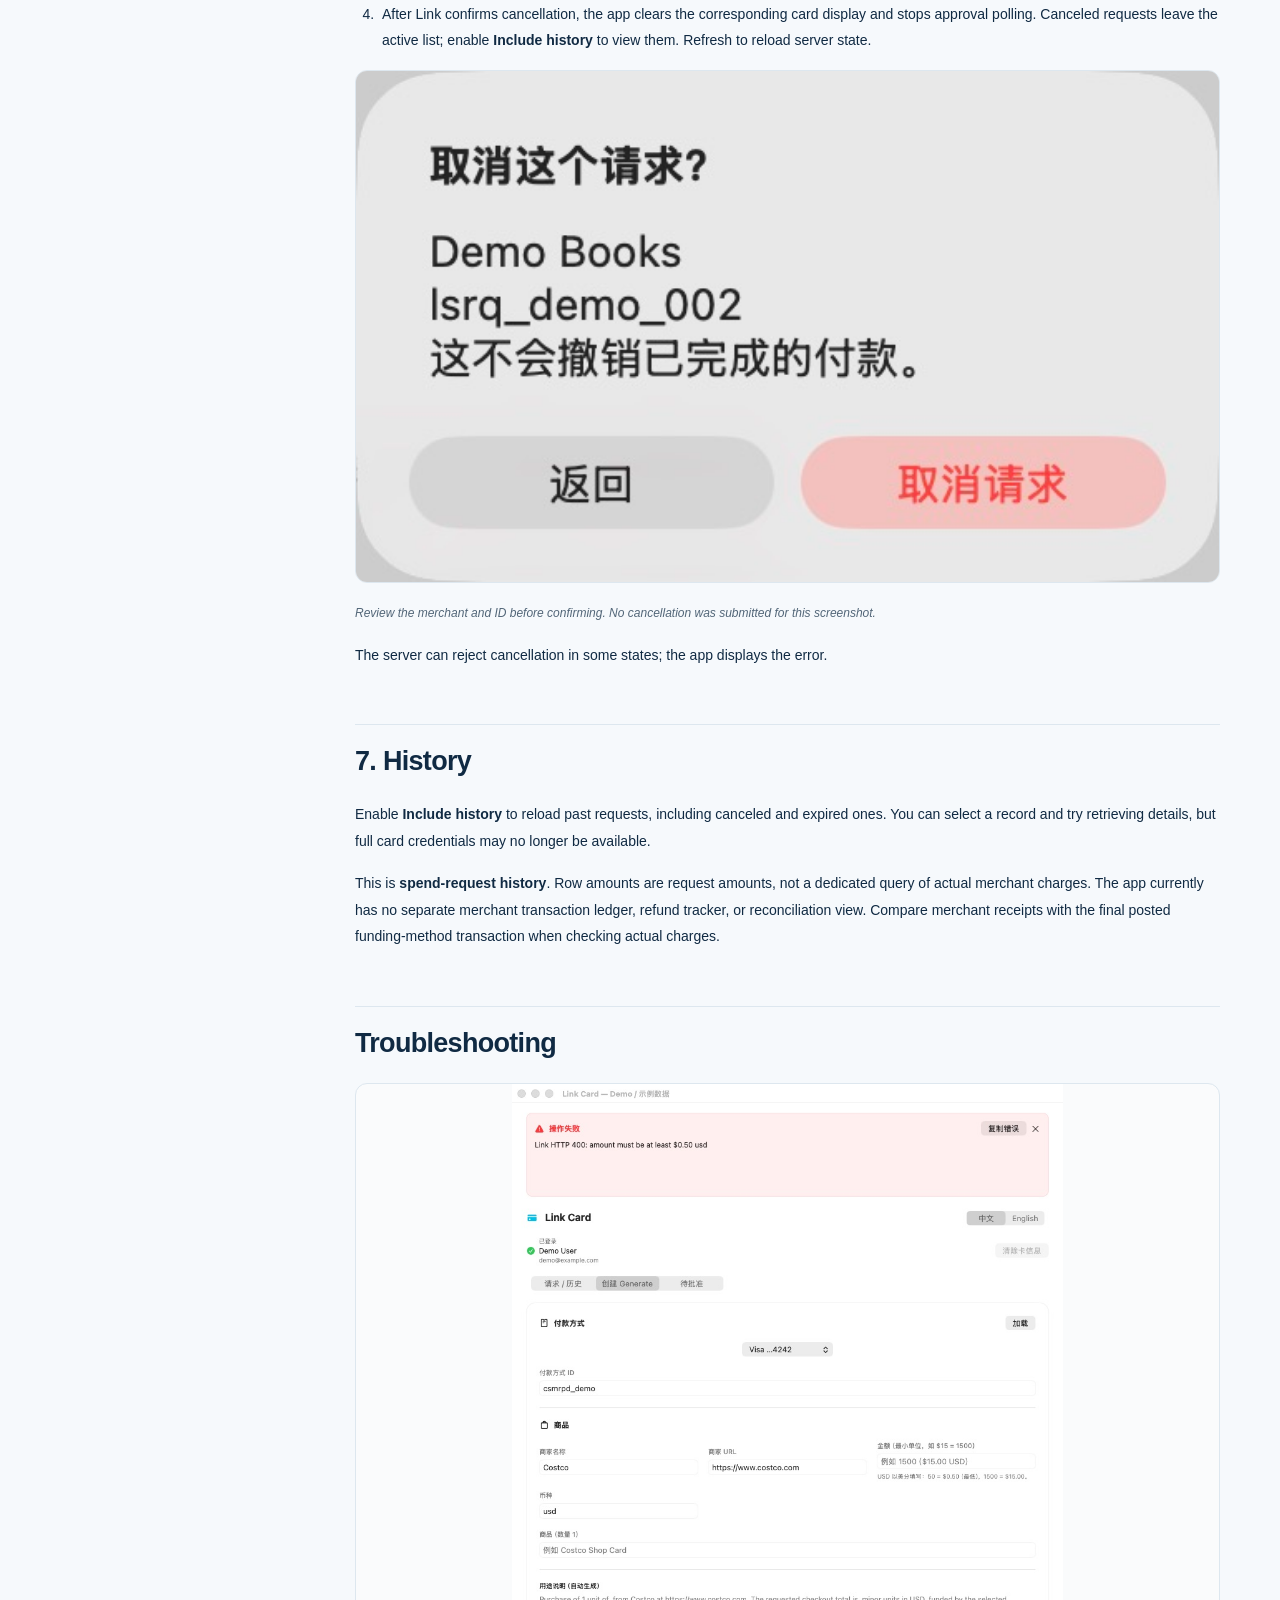
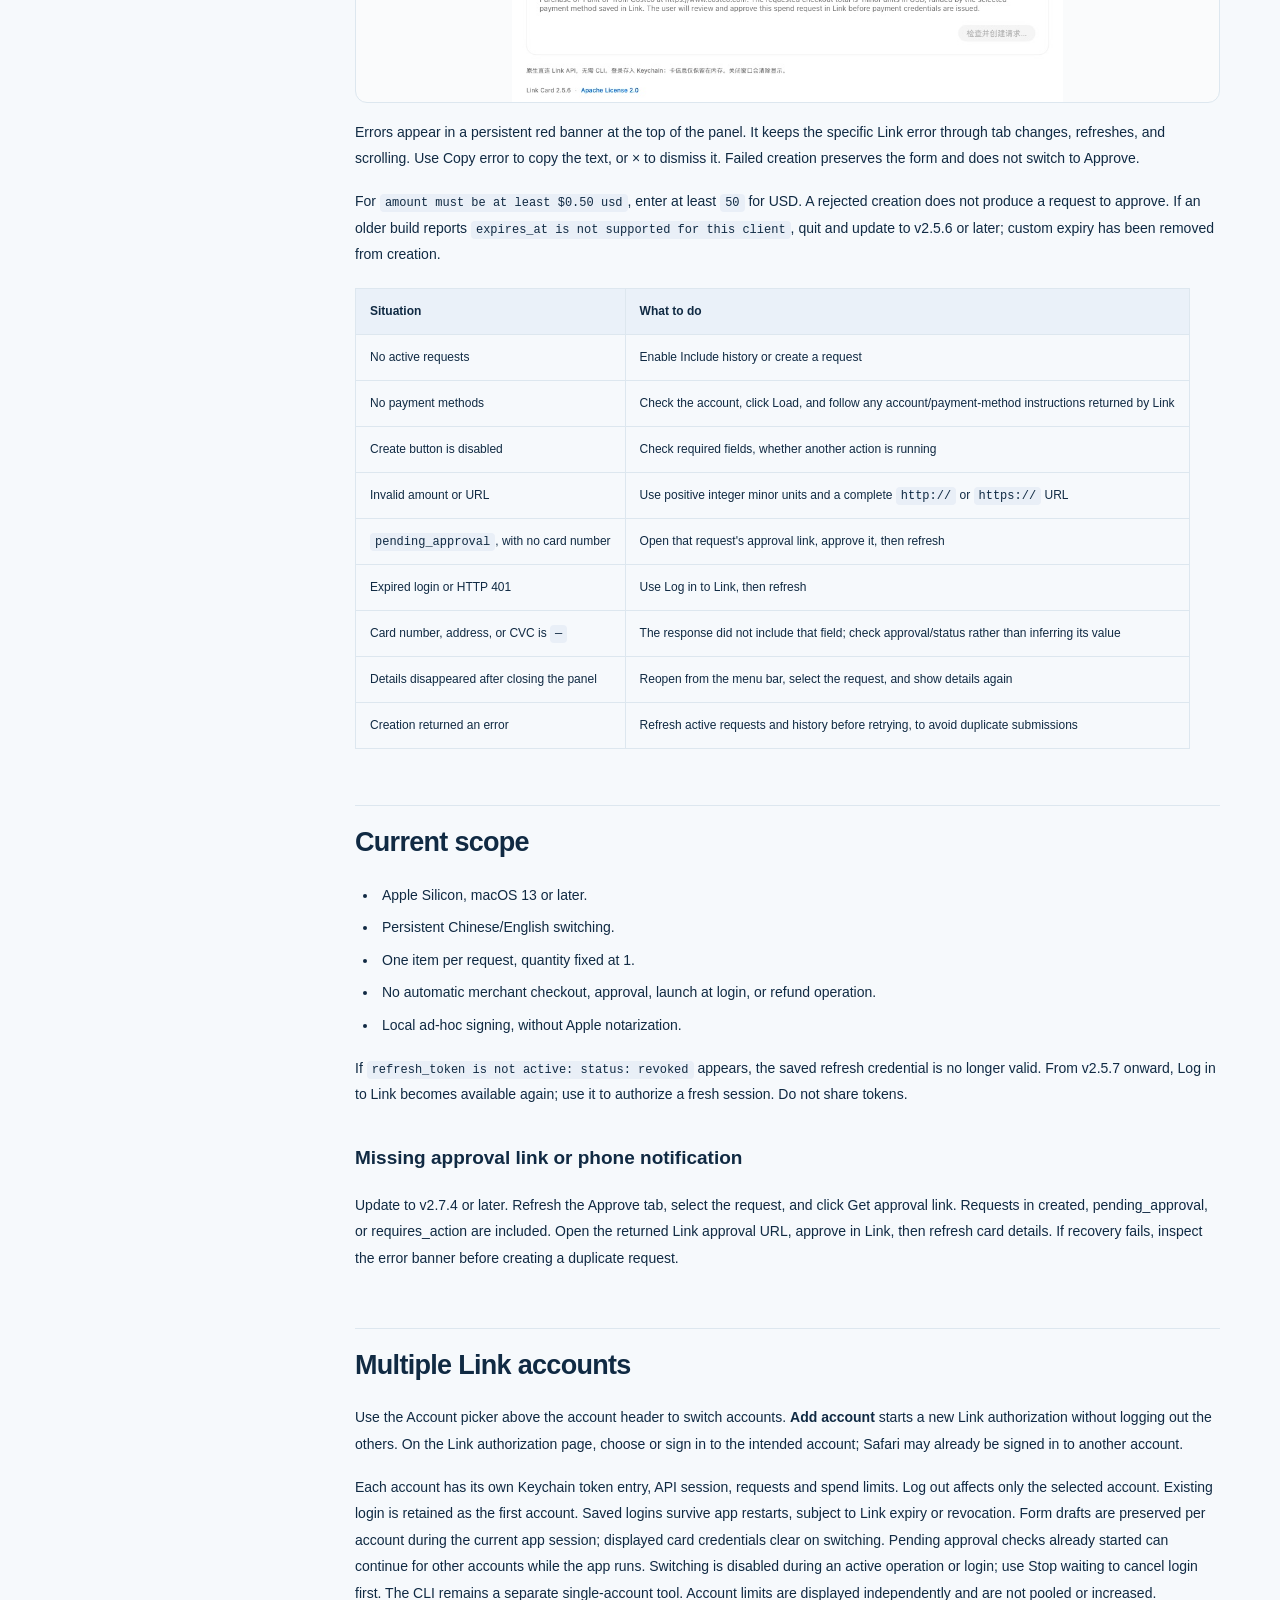
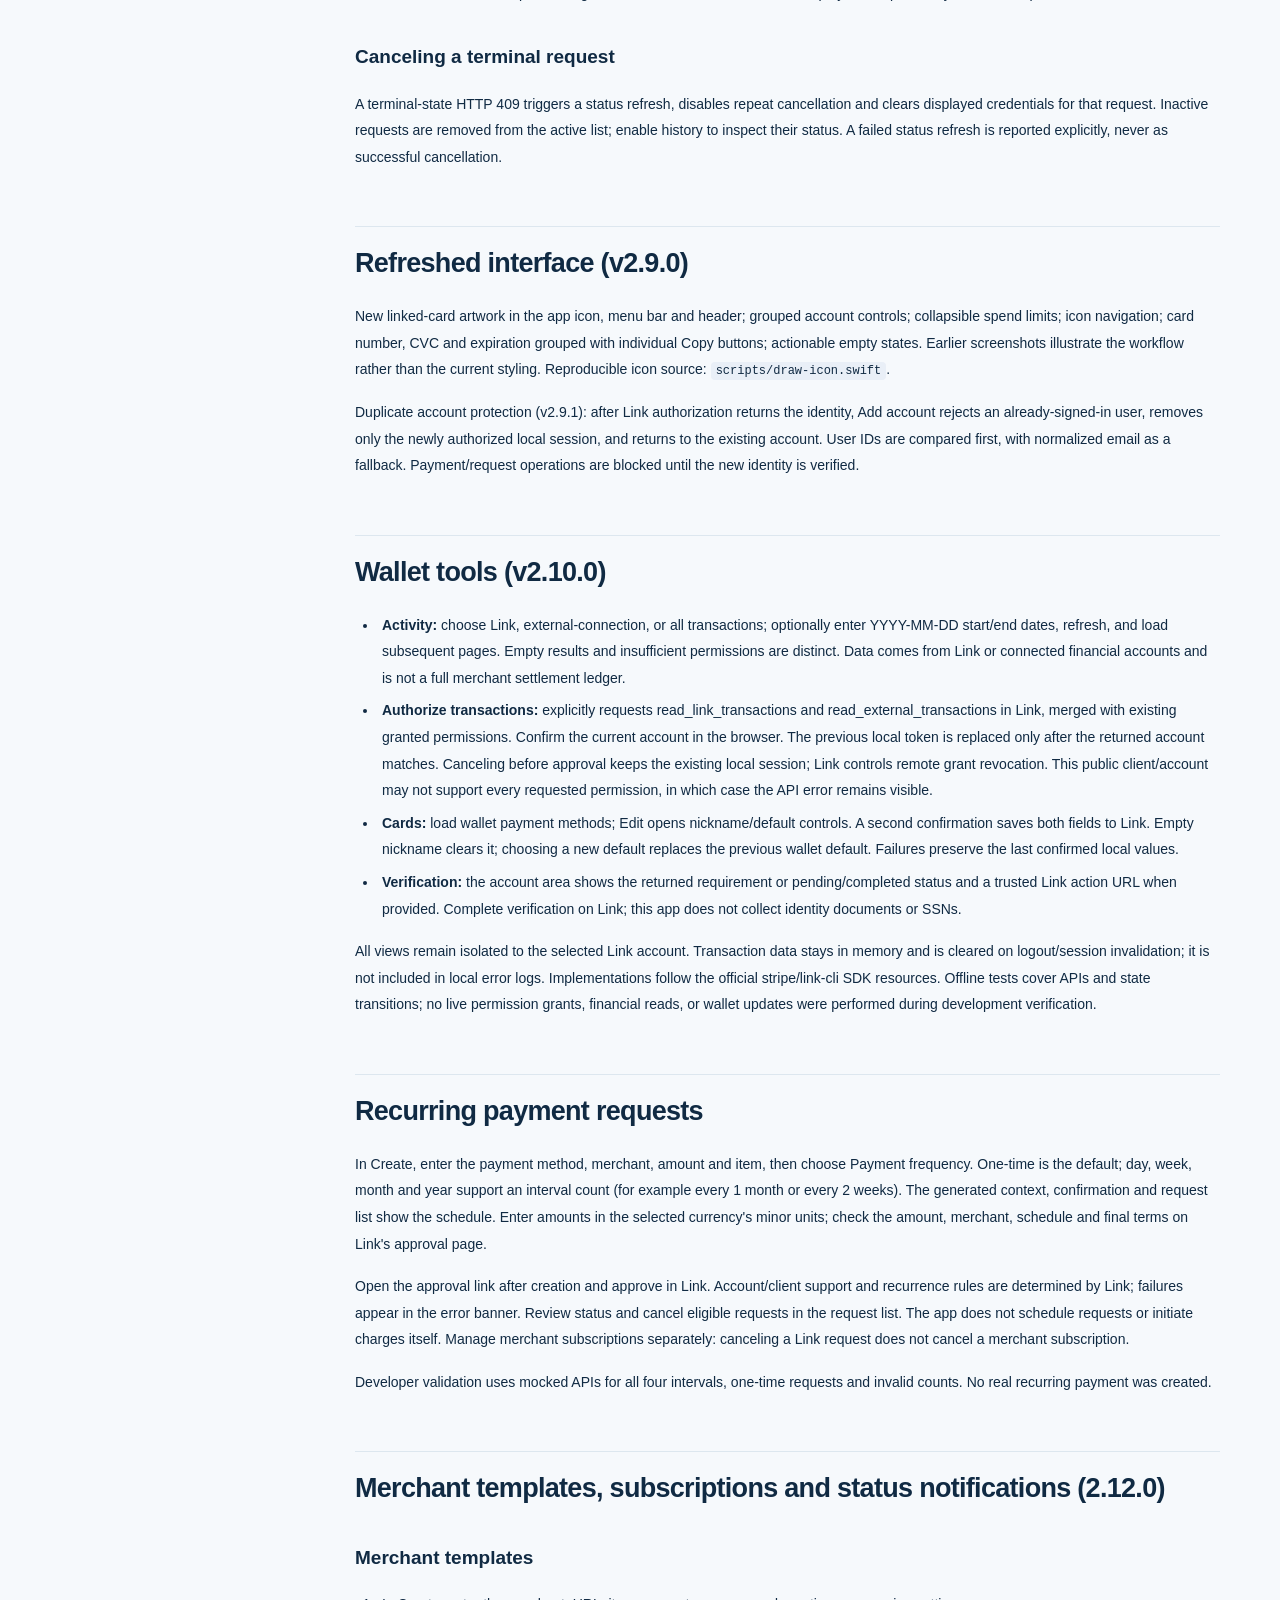
==== commit 3237d843: "Add Safari card autofill with explicit website confirmation and page checks" ====
--- a/docs/guide.en.html
+++ b/docs/guide.en.html
@@ -43,6 +43,11 @@
 <li><a href="#merchant-templates">Merchant templates</a></li>
 <li><a href="#subscription-management">Subscription management</a></li>
 <li><a href="#macos-status-notifications">macOS status notifications</a></li>
+</ul>
+</li>
+<li><a href="#safari-card-autofill-2130">Safari card autofill (2.13.0)</a><ul>
+<li><a href="#first-use-setup">First-use setup</a></li>
+<li><a href="#fill-a-checkout">Fill a checkout</a></li>
 </ul>
 </li>
 </ul>
@@ -357,6 +362,26 @@
 <h3 id="macos-status-notifications">macOS status notifications</h3>
 <p>Enable Status notifications at the bottom of the panel and grant macOS notification permission. While the app runs, it checks logged-in accounts' Link requests about once a minute; approval waiting also observes changes. Notifications cover observed approval/request-failure transitions and payment success/failure changes reported by Link. Initial historical records and duplicate results stay silent.</p>
 <p>Notifications exclude merchants, amounts, accounts, card numbers and CVCs. Turning off the option stops periodic checks; quitting the app stops monitoring. This is polling, not real-time webhooks. Sleep, network errors and Link data delays can delay notifications. Confirm final payment results against merchant records. Check macOS System Settings → Notifications → Link Card and Focus settings if delivery is missing.</p>
-<p>Offline mock regressions and app compilation were verified. No real payments or wallet changes were made, and system notification delivery has not been tested live.</p></article></main>
+<p>Offline mock regressions and app compilation were verified. No real payments or wallet changes were made, and system notification delivery has not been tested live.</p>
+<h2 id="safari-card-autofill-2130">Safari card autofill (2.13.0)</h2>
+<p>Choose Fill in Safari… in the card panel, review the payment website, and confirm filling. This uses macOS Safari automation without a browser extension, CLI, Node.js or local server.</p>
+<h3 id="first-use-setup">First-use setup</h3>
+<ol>
+<li>Enable Show features for web developers in Safari Settings → Advanced.</li>
+<li>Enable Allow JavaScript from Apple Events in Safari's Develop menu or Developer settings. Its location varies by Safari version.</li>
+<li>Allow Link Card to control Safari when macOS prompts. If denied, change System Settings → Privacy &amp; Security → Automation.</li>
+<li>The first permission dialog may dismiss the menu-bar panel. Reopen the panel and show the card after granting permission. Recheck permissions if they stop working after an update.</li>
+</ol>
+<h3 id="fill-a-checkout">Fill a checkout</h3>
+<ol>
+<li>Open an HTTPS checkout in Safari's current tab.</li>
+<li>Show an approved request's card in Link Card, then choose Fill in Safari….</li>
+<li>Review the website domain, requested merchant and detected fields. Different merchant/checkout domains receive an additional notice.</li>
+<li>Confirm and fill. The app checks Safari's page URL again before filling; changing pages requires another review.</li>
+<li>Review the results in Safari and submit payment yourself. The app never clicks a payment or submit button.</li>
+</ol>
+<p>Common card-number, CVC, combined/separate expiry, month/year selects and explicitly marked billing-address fields are supported. Only names/addresses returned by Link are used. Missing data is not inferred. Shipping, hidden and unknown fields are skipped. Cross-origin payment iframes, Shadow DOM and custom controls may be inaccessible; use the existing copy buttons for those fields.</p>
+<p>Credentials travel to Safari in memory, never through files, the clipboard, shell arguments or error logs. Closing the panel clears card details and structured billing fields. Confirmation URLs come from Safari itself. Page scripts return only field types and fill results, not field values.</p>
+<p>DOM mock tests cover HTTPS/page-change checks, field formats, billing selection and credential cleanup. Safari permissions and real merchant checkout filling have not been tested live. Running the app needs no Node.js; developers need Node.js 18+ for the DOM regressions in <code>./test.sh</code>.</p></article></main>
 <footer class="footer wrap"><a class="brand" href="index.html">Link Card</a><p>Independent open-source project · Not affiliated with Link or Stripe</p><div><a href="https://github.com/Papersboys/card-generator">GitHub</a><a href="https://github.com/Papersboys/card-generator/blob/main/LICENSE">Apache 2.0</a></div></footer>
 </body></html>
